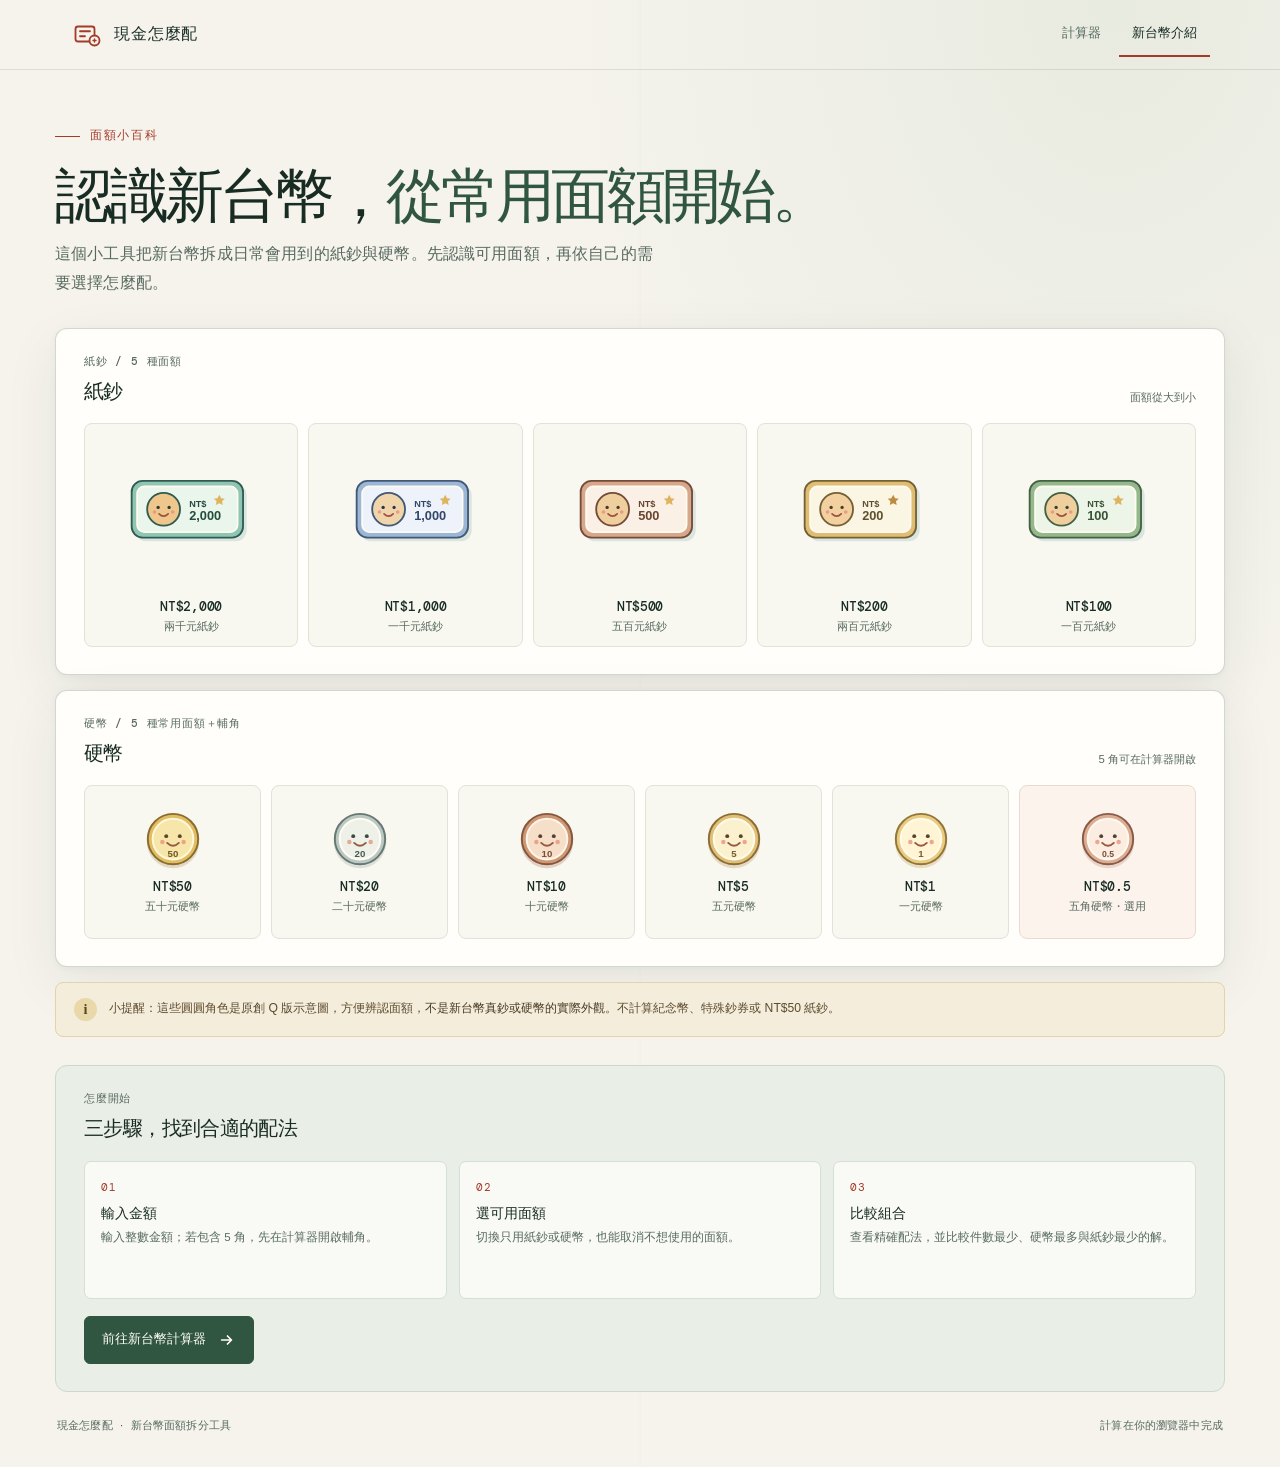
==== about.html @ b89ac7ea "Build NTD cash breakdown calculator and intro page" ====
<!doctype html>
<html lang="zh-Hant-TW">
  <head>
    <meta charset="utf-8" />
    <meta name="viewport" content="width=device-width, initial-scale=1" />
    <meta name="theme-color" content="#f5f3ec" />
    <meta name="description" content="認識這個新台幣拆鈔計算器支援的紙鈔與硬幣面額。" />
    <title>認識新台幣｜現金怎麼配</title>
    <link rel="stylesheet" href="./styles.css" />
  </head>
  <body>
    <a class="skip-link" href="#main">跳至內容</a>
    <header class="topbar">
      <a class="brand" href="./index.html" aria-label="現金怎麼配，前往計算器">
        <span class="brand-mark" aria-hidden="true">
          <svg viewBox="0 0 32 32" fill="none">
            <rect x="4.5" y="7.5" width="19" height="15" rx="2.5" stroke="currentColor" stroke-width="1.8" />
            <path d="M9 12.25h10M9 17.25h5" stroke="currentColor" stroke-width="1.8" stroke-linecap="round" />
            <circle cx="23.5" cy="21.5" r="5" fill="#f5f3ec" stroke="currentColor" stroke-width="1.8" />
            <path d="M22 21.5h3M23.5 20v3" stroke="currentColor" stroke-width="1.4" stroke-linecap="round" />
          </svg>
        </span>
        <span class="brand-name">現金怎麼配</span>
      </a>
      <nav class="top-nav" aria-label="主要導覽">
        <a class="top-nav-link" href="./index.html">計算器</a>
        <a class="top-nav-link is-current" href="./about.html" aria-current="page">新台幣介紹</a>
      </nav>
    </header>

    <main id="main" class="page-shell about-page">
      <section class="intro about-intro" aria-labelledby="about-title">
        <p class="eyebrow"><span class="eyebrow-line"></span>面額小百科</p>
        <h1 id="about-title">認識新台幣，<br class="mobile-break" /><span>從常用面額開始。</span></h1>
        <p class="intro-copy">這個小工具把新台幣拆成日常會用到的紙鈔與硬幣。先認識可用面額，再依自己的需要選擇怎麼配。</p>
      </section>

      <section class="about-section" aria-labelledby="notes-title">
        <div class="about-section-heading">
          <div><p class="section-kicker">紙鈔 / 5 種面額</p><h2 id="notes-title">紙鈔</h2></div>
          <span class="section-caption">面額從大到小</span>
        </div>
        <div class="money-card-grid note-card-grid">
          <article class="money-card note-card"><svg class="about-money-icon note-icon" aria-hidden="true"><use href="./assets/cash-icons.svg#note-2000"></use></svg><h3>NT$2,000</h3><p>兩千元紙鈔</p></article>
          <article class="money-card note-card"><svg class="about-money-icon note-icon" aria-hidden="true"><use href="./assets/cash-icons.svg#note-1000"></use></svg><h3>NT$1,000</h3><p>一千元紙鈔</p></article>
          <article class="money-card note-card"><svg class="about-money-icon note-icon" aria-hidden="true"><use href="./assets/cash-icons.svg#note-500"></use></svg><h3>NT$500</h3><p>五百元紙鈔</p></article>
          <article class="money-card note-card"><svg class="about-money-icon note-icon" aria-hidden="true"><use href="./assets/cash-icons.svg#note-200"></use></svg><h3>NT$200</h3><p>兩百元紙鈔</p></article>
          <article class="money-card note-card"><svg class="about-money-icon note-icon" aria-hidden="true"><use href="./assets/cash-icons.svg#note-100"></use></svg><h3>NT$100</h3><p>一百元紙鈔</p></article>
        </div>
      </section>

      <section class="about-section coin-section" aria-labelledby="coins-title">
        <div class="about-section-heading">
          <div><p class="section-kicker">硬幣 / 5 種常用面額＋輔角</p><h2 id="coins-title">硬幣</h2></div>
          <span class="section-caption">5 角可在計算器開啟</span>
        </div>
        <div class="money-card-grid coin-card-grid">
          <article class="money-card coin-card"><svg class="about-money-icon coin-icon" aria-hidden="true"><use href="./assets/cash-icons.svg#coin-50"></use></svg><h3>NT$50</h3><p>五十元硬幣</p></article>
          <article class="money-card coin-card"><svg class="about-money-icon coin-icon" aria-hidden="true"><use href="./assets/cash-icons.svg#coin-20"></use></svg><h3>NT$20</h3><p>二十元硬幣</p></article>
          <article class="money-card coin-card"><svg class="about-money-icon coin-icon" aria-hidden="true"><use href="./assets/cash-icons.svg#coin-10"></use></svg><h3>NT$10</h3><p>十元硬幣</p></article>
          <article class="money-card coin-card"><svg class="about-money-icon coin-icon" aria-hidden="true"><use href="./assets/cash-icons.svg#coin-5"></use></svg><h3>NT$5</h3><p>五元硬幣</p></article>
          <article class="money-card coin-card"><svg class="about-money-icon coin-icon" aria-hidden="true"><use href="./assets/cash-icons.svg#coin-1"></use></svg><h3>NT$1</h3><p>一元硬幣</p></article>
          <article class="money-card coin-card half-card"><svg class="about-money-icon coin-icon" aria-hidden="true"><use href="./assets/cash-icons.svg#coin-half"></use></svg><h3>NT$0.5</h3><p>五角硬幣・選用</p></article>
        </div>
      </section>

      <aside class="illustration-note">
        <span class="note-mark" aria-hidden="true">i</span>
        <p>小提醒：這些圓圓角色是原創 Q 版示意圖，方便辨認面額，<strong>不是新台幣真鈔或硬幣的實際外觀</strong>。不計算紀念幣、特殊鈔券或 NT$50 紙鈔。</p>
      </aside>

      <section class="guide-section" aria-labelledby="guide-title">
        <div class="about-section-heading">
          <div><p class="section-kicker">怎麼開始</p><h2 id="guide-title">三步驟，找到合適的配法</h2></div>
        </div>
        <ol class="guide-steps">
          <li><span class="step-number">01</span><h3>輸入金額</h3><p>輸入整數金額；若包含 5 角，先在計算器開啟輔角。</p></li>
          <li><span class="step-number">02</span><h3>選可用面額</h3><p>切換只用紙鈔或硬幣，也能取消不想使用的面額。</p></li>
          <li><span class="step-number">03</span><h3>比較組合</h3><p>查看精確配法，並比較件數最少、硬幣最多與紙鈔最少的解。</p></li>
        </ol>
        <a class="about-cta" href="./index.html"><span>前往新台幣計算器</span><svg viewBox="0 0 20 20" aria-hidden="true"><path d="M4 10h11M10.5 5.5 15 10l-4.5 4.5" fill="none" stroke="currentColor" stroke-width="1.8" stroke-linecap="round" stroke-linejoin="round" /></svg></a>
      </section>

      <footer class="page-footer">
        <span>現金怎麼配 <span aria-hidden="true">·</span> 新台幣面額拆分工具</span>
        <span>計算在你的瀏覽器中完成</span>
      </footer>
    </main>
  </body>
</html>
---- styles.css ----
@import url('https://fonts.googleapis.com/css2?family=DM+Mono:wght@400;500&family=IBM+Plex+Sans+TC:wght@400;500;600;700&display=swap');

:root {
  color-scheme: light;
  --paper: #f5f3ec;
  --paper-deep: #eeece3;
  --surface: #fffefa;
  --ink: #182c24;
  --ink-soft: #3c5146;
  --muted: #586a60;
  --line: #d5d9cd;
  --line-strong: #aab6a8;
  --green: #305541;
  --green-soft: #e8eee7;
  --red: #a43a28;
  --red-soft: #f7e9e4;
  --gold: #906823;
  --gold-soft: #f4eddb;
  --shadow: 0 18px 55px rgb(31 48 37 / 7%), 0 2px 8px rgb(31 48 37 / 4%);
  --body-font: 'IBM Plex Sans TC', 'Noto Sans TC', 'Microsoft JhengHei', sans-serif;
  --mono-font: 'DM Mono', ui-monospace, SFMono-Regular, Consolas, monospace;
  font-family: var(--body-font);
  font-size: 16px;
  color: var(--ink);
  background: var(--paper);
  font-synthesis: none;
  text-rendering: optimizeLegibility;
}

* { box-sizing: border-box; }

body {
  margin: 0;
  min-width: 320px;
  min-height: 100vh;
  background:
    radial-gradient(ellipse at 87% 0%, rgb(223 229 216 / 58%), transparent 35rem),
    linear-gradient(90deg, transparent 0, transparent calc(50% - 1px), rgb(57 80 63 / 2%) 50%, transparent calc(50% + 1px)),
    var(--paper);
}

button, input { font: inherit; }
button { color: inherit; }
button, label, summary { -webkit-tap-highlight-color: transparent; }
button, summary, input[type="checkbox"], input[type="radio"] { cursor: pointer; }
[hidden] { display: none !important; }

.skip-link {
  position: fixed;
  z-index: 20;
  top: 12px;
  left: 12px;
  padding: 12px 16px;
  transform: translateY(-160%);
  color: #fffefa;
  background: var(--ink);
  border-radius: 8px;
}
.skip-link:focus { transform: translateY(0); }

.topbar {
  height: 70px;
  padding: 0 clamp(20px, 5.5vw, 88px);
  display: flex;
  align-items: center;
  justify-content: space-between;
  border-bottom: 1px solid rgb(93 113 97 / 17%);
}
.brand { display: inline-flex; align-items: center; gap: 10px; color: var(--ink); text-decoration: none; }
.brand-mark { width: 34px; height: 34px; display: grid; place-items: center; color: var(--red); }
.brand-mark svg { width: 32px; height: 32px; }
.brand-name { font-size: .98rem; font-weight: 700; letter-spacing: .045em; }
.top-nav { display: flex; align-items: center; gap: 5px; }
.top-nav-link { min-height: 44px; display: inline-flex; align-items: center; padding: 0 13px; color: var(--muted); border-bottom: 2px solid transparent; text-decoration: none; font-size: .81rem; font-weight: 500; transition: color .18s ease, border-color .18s ease; }
.top-nav-link:hover { color: var(--red); }
.top-nav-link.is-current { color: var(--ink); border-bottom-color: var(--red); font-weight: 700; }
.top-nav-link:focus-visible { outline: 3px solid #9a552a; outline-offset: 1px; }
.status-dot { width: 8px; height: 8px; border-radius: 50%; background: #588065; display: inline-block; box-shadow: 0 0 0 3px rgb(88 128 101 / 13%); }

.page-shell { width: min(1170px, calc(100% - 48px)); margin: 0 auto; }
.intro { padding: 58px 0 33px; }
.eyebrow, .section-kicker {
  display: flex;
  align-items: center;
  gap: 10px;
  margin: 0;
  color: var(--red);
  font-size: .74rem;
  font-weight: 600;
  letter-spacing: .14em;
  text-transform: uppercase;
}
.eyebrow-line { width: 25px; height: 1px; background: currentColor; }
h1, h2, h3, p { margin-top: 0; }
.intro h1 { margin: 17px 0 10px; font-size: clamp(2.2rem, 5.2vw, 3.7rem); line-height: 1.17; letter-spacing: -.065em; font-weight: 600; }
.intro h1 span { color: var(--green); }
.mobile-break { display: none; }
.intro-copy { max-width: 600px; margin: 0; color: var(--muted); font-size: 1rem; line-height: 1.8; letter-spacing: .01em; }

.calculator-layout { display: grid; grid-template-columns: minmax(330px, .88fr) minmax(0, 1.32fr); gap: 20px; align-items: stretch; }
.input-panel, .results-panel { background: var(--surface); border: 1px solid rgb(160 173 155 / 48%); border-radius: 14px; box-shadow: var(--shadow); }
.input-panel { padding: 27px 29px 23px; }
.results-panel { min-height: 680px; padding: 27px 30px 28px; }
.panel-heading, .results-topline { display: flex; align-items: flex-start; justify-content: space-between; gap: 16px; }
.panel-heading { margin-bottom: 29px; }
.panel-heading .section-kicker, .results-topline .section-kicker { color: var(--muted); font-family: var(--mono-font); font-size: .66rem; letter-spacing: .08em; }
.panel-heading h2, .results-topline h2 { margin: 8px 0 0; font-size: 1.32rem; line-height: 1.35; font-weight: 600; letter-spacing: -.03em; }
.panel-index { display: inline-grid; place-items: center; min-width: 44px; height: 38px; padding: 0 8px; color: var(--green); background: var(--green-soft); border: 1px solid #cedbce; border-radius: 6px; font-family: var(--mono-font); font-size: .77rem; }

.amount-label, fieldset legend { display: block; margin-bottom: 10px; color: var(--ink-soft); font-size: .84rem; font-weight: 600; }
.amount-field { display: flex; align-items: center; min-height: 67px; padding: 0 15px; background: #fcfbf6; border: 1px solid #aab8ab; border-radius: 8px; transition: border-color .18s ease, box-shadow .18s ease, background-color .18s ease; }
.amount-field:focus-within { background: #fffefa; border-color: var(--green); box-shadow: 0 0 0 3px rgb(48 85 65 / 13%); }
.currency-prefix { margin-right: 11px; color: var(--muted); font-family: var(--mono-font); font-size: .88rem; }
.amount-field input { min-width: 0; width: 100%; padding: 10px 0; border: 0; outline: 0; color: var(--ink); background: transparent; font-family: var(--mono-font); font-size: clamp(1.55rem, 3vw, 2.05rem); font-weight: 500; letter-spacing: -.055em; font-variant-numeric: tabular-nums; }
.amount-field input::placeholder { color: #88958a; opacity: 1; }
.amount-suffix { margin-left: 8px; color: var(--muted); font-size: .87rem; }
.field-help, .field-error { margin: 8px 0 0; font-size: .75rem; line-height: 1.55; }
.field-help { color: var(--muted); }
.field-error { color: #922f23; font-weight: 600; }

.mode-fieldset { min-width: 0; margin: 25px 0 21px; padding: 0; border: 0; }
.mode-fieldset legend { padding: 0; }
.mode-options { display: grid; grid-template-columns: 1.15fr 1fr 1fr; gap: 7px; }
.mode-option { position: relative; min-height: 43px; display: grid; place-items: center; padding: 7px 6px; color: var(--ink-soft); background: #fffefa; border: 1px solid var(--line); border-radius: 7px; text-align: center; font-size: .76rem; font-weight: 500; line-height: 1.2; transition: background-color .18s ease, border-color .18s ease, color .18s ease; }
.mode-option input { position: absolute; width: 1px; height: 1px; opacity: 0; }
.mode-option:has(input:checked) { color: var(--green); background: var(--green-soft); border-color: #6a8d72; font-weight: 700; }
.mode-option:has(input:focus-visible) { outline: 3px solid #9a552a; outline-offset: 3px; }

.half-toggle-row { min-height: 64px; display: flex; align-items: center; justify-content: space-between; gap: 14px; padding: 10px 0; border-top: 1px solid #e2e4dc; border-bottom: 1px solid #e2e4dc; }
.half-coin-icon { width: 40px; height: 40px; flex: 0 0 40px; }
.half-copy { display: grid; gap: 3px; }
.toggle-title { color: var(--ink-soft); font-size: .85rem; font-weight: 600; }
.toggle-description { color: var(--muted); font-size: .72rem; }
.switch { position: relative; min-width: 48px; min-height: 44px; display: inline-flex; align-items: center; justify-content: center; }
.switch input { position: absolute; inset: 0; width: 100%; height: 100%; margin: 0; opacity: 0; }
.switch-track { width: 44px; height: 25px; display: flex; align-items: center; padding: 3px; background: #d3d9d0; border: 1px solid #87968a; border-radius: 999px; transition: background .18s ease; }
.switch-track span { width: 17px; height: 17px; background: #fffefa; border-radius: 50%; box-shadow: 0 1px 3px rgb(19 38 27 / 23%); transition: transform .18s ease; }
.switch input:checked + .switch-track { background: var(--green); border-color: var(--green); }
.switch input:checked + .switch-track span { transform: translateX(18px); }
.switch input:focus-visible + .switch-track { outline: 3px solid #9a552a; outline-offset: 3px; }

.denomination-settings { margin-top: 3px; border-bottom: 1px solid #e2e4dc; }
.denomination-settings summary { position: relative; min-height: 55px; display: flex; align-items: center; gap: 8px; padding: 7px 26px 7px 0; list-style: none; }
.denomination-settings summary::-webkit-details-marker { display: none; }
.summary-title { color: var(--ink-soft); font-size: .83rem; font-weight: 600; }
.summary-note { margin-left: auto; color: var(--muted); font-size: .7rem; white-space: nowrap; }
.chevron { position: absolute; right: 0; width: 18px; height: 18px; color: var(--muted); transition: transform .18s ease; }
.denomination-settings[open] .chevron { transform: rotate(180deg); }
.denomination-settings summary:focus-visible { outline: 3px solid #9a552a; outline-offset: 3px; border-radius: 4px; }
.denomination-content { display: grid; gap: 18px; padding: 3px 0 16px; }
.group-heading { display: flex; align-items: center; justify-content: space-between; gap: 10px; margin-bottom: 9px; }
.group-heading h3 { margin: 0; color: var(--ink); font-size: .75rem; font-weight: 600; }
.group-actions { display: flex; align-items: center; gap: 9px; }
.group-actions button { min-height: 32px; padding: 3px 2px; color: #465f4d; background: transparent; border: 0; font-size: .68rem; text-decoration: underline; text-underline-offset: 3px; }
.group-actions button:hover { color: #7d2d20; }
.denomination-grid { display: grid; grid-template-columns: repeat(3, minmax(0, 1fr)); gap: 7px; }
.denomination-chip { position: relative; min-height: 67px; display: flex; flex-direction: column; align-items: center; justify-content: center; gap: 1px; padding: 10px 4px 5px; background: #fbfaf5; border: 1px solid var(--line); border-radius: 6px; color: var(--ink-soft); font-family: var(--mono-font); font-size: .69rem; transition: border-color .18s ease, background .18s ease; }
.denomination-chip:has(input:checked) { color: var(--green); background: #f0f4ee; border-color: #9caf9e; }
.denomination-chip input { position: absolute; top: 5px; left: 5px; appearance: none; width: 13px; height: 13px; flex: 0 0 13px; margin: 0; background: #fffefa; border: 1px solid #748477; border-radius: 3px; }
.denomination-chip input:checked { background: var(--green); border-color: var(--green); }
.denomination-chip input:checked::after { display: block; width: 6px; height: 3px; margin: 3px 0 0 2px; content: ''; transform: rotate(-45deg); border: solid white; border-width: 0 0 1.6px 1.6px; }
.denomination-chip input:focus-visible { outline: 3px solid #9a552a; outline-offset: 3px; }
.money-icon { display: block; width: 42px; height: 24px; overflow: visible; }
.money-icon.coin-icon { width: 28px; height: 28px; }
.filter-hint { margin: -2px 0 0; color: var(--muted); font-size: .68rem; line-height: 1.5; }

.calculate-button { width: 100%; min-height: 51px; display: flex; align-items: center; justify-content: center; gap: 12px; margin-top: 20px; padding: 10px 18px; color: #fffefa; background: var(--green); border: 1px solid var(--green); border-radius: 7px; font-size: .89rem; font-weight: 600; letter-spacing: .03em; transition: background .18s ease, transform .18s ease, box-shadow .18s ease; }
.calculate-button svg { width: 19px; height: 19px; }
.calculate-button:hover { background: #213e2e; box-shadow: 0 5px 14px rgb(30 57 40 / 18%); }
.calculate-button:active { transform: translateY(1px); }
.calculate-button:focus-visible, .group-actions button:focus-visible { outline: 3px solid #9a552a; outline-offset: 3px; }
.privacy-note { display: flex; align-items: center; justify-content: center; gap: 6px; margin: 13px 0 0; color: var(--muted); font-size: .68rem; }
.privacy-note svg { width: 15px; height: 15px; flex: 0 0 15px; }

.results-topline { align-items: flex-start; padding-bottom: 20px; border-bottom: 1px solid #e1e4db; }
.result-status { display: inline-flex; align-items: center; gap: 8px; margin-top: 6px; color: var(--muted); font-size: .72rem; white-space: nowrap; }
.result-status .status-dot { width: 7px; height: 7px; background: #aab5a8; box-shadow: none; }
.result-status.is-ready .status-dot { background: #588065; box-shadow: 0 0 0 3px rgb(88 128 101 / 13%); }

.empty-state { display: flex; flex-direction: column; align-items: flex-start; padding: 48px 16px 35px; }
.empty-illustration { align-self: center; width: min(200px, 72%); margin: 1px auto 24px; }
.empty-illustration svg { display: block; width: 100%; height: auto; }
.empty-state h3 { margin: 0 0 8px; font-size: 1.07rem; font-weight: 600; letter-spacing: -.025em; }
.empty-state > p { max-width: 440px; margin: 0; color: var(--muted); font-size: .84rem; line-height: 1.75; }
.example-prompt { display: inline-flex; flex-wrap: wrap; align-items: center; gap: 8px; margin-top: 22px; padding: 10px 12px; color: var(--ink-soft); background: #f6f5ee; border: 1px solid #e2e4da; border-radius: 6px; font-size: .73rem; }
.example-mark { color: var(--red); font-size: .68rem; font-weight: 700; }
.example-prompt span:nth-child(2) { font-family: var(--mono-font); font-weight: 500; }
.example-prompt span:last-child { color: var(--muted); }

.result-content { animation: reveal .2s ease-out; }
@keyframes reveal { from { opacity: .72; transform: translateY(4px); } to { opacity: 1; transform: translateY(0); } }
.amount-result { display: grid; grid-template-columns: 1fr auto; align-items: end; gap: 5px 14px; padding: 22px 0 19px; border-bottom: 1px solid #e1e4db; }
.result-label { color: var(--muted); font-size: .76rem; }
.amount-result strong { grid-column: 1; color: var(--ink); font-family: var(--mono-font); font-size: clamp(1.8rem, 4.2vw, 2.45rem); font-weight: 500; letter-spacing: -.07em; line-height: 1.15; font-variant-numeric: tabular-nums; }
.combination-count { grid-column: 2; grid-row: 1 / span 2; align-self: center; padding: 8px 10px; color: #8a301f; background: var(--red-soft); border: 1px solid #ecc9bd; border-radius: 5px; font-size: .74rem; font-weight: 600; white-space: nowrap; }

.extremes { display: grid; grid-template-columns: repeat(3, minmax(0, 1fr)); gap: 8px; padding: 16px 0 22px; border-bottom: 1px solid #e1e4db; }
.extreme-card { min-width: 0; padding: 12px 11px 11px; background: #f9f8f2; border: 1px solid #e0e3d8; border-radius: 7px; }
.extreme-card.primary { background: #eef3ed; border-color: #c8d6c7; }
.extreme-label { display: flex; min-height: 28px; align-items: flex-start; gap: 6px; color: var(--muted); font-size: .67rem; line-height: 1.35; }
.extreme-label .label-mark { width: 16px; height: 16px; flex: 0 0 16px; display: grid; place-items: center; color: var(--green); background: #dae6d9; border-radius: 50%; font-size: .58rem; font-weight: 700; }
.extreme-total { margin: 7px 0 4px; color: var(--ink); font-family: var(--mono-font); font-size: 1.25rem; letter-spacing: -.06em; }
.extreme-total small { margin-left: 3px; color: var(--muted); font-family: var(--body-font); font-size: .67rem; letter-spacing: 0; }
.extreme-detail { margin: 0; color: var(--muted); font-size: .65rem; line-height: 1.5; overflow-wrap: anywhere; }

.list-heading { display: flex; align-items: flex-end; justify-content: space-between; gap: 16px; padding: 19px 0 11px; }
.list-heading h3 { margin: 0 0 4px; font-size: .91rem; font-weight: 600; }
.list-heading p { margin: 0; color: var(--muted); font-size: .68rem; }
.list-count { color: var(--muted); font-family: var(--mono-font); font-size: .7rem; white-space: nowrap; }
.combination-list { display: grid; gap: 7px; }
.combination-row { display: grid; grid-template-columns: 32px minmax(0, 1fr) auto; gap: 10px; align-items: start; padding: 11px 12px 10px 9px; background: #fffefa; border: 1px solid #e2e5dc; border-radius: 7px; }
.combination-row.best { background: #f3f6f0; border-color: #c8d6c7; }
.row-number { width: 25px; height: 25px; display: grid; place-items: center; margin-top: 1px; color: var(--muted); background: #f1f1e9; border-radius: 4px; font-family: var(--mono-font); font-size: .64rem; }
.row-body { min-width: 0; }
.row-summary { display: flex; flex-wrap: wrap; align-items: center; gap: 5px 10px; margin-bottom: 6px; }
.piece-total { color: var(--ink); font-size: .76rem; font-weight: 600; }
.piece-split { color: var(--muted); font-size: .65rem; }
.row-breakdown { display: flex; flex-wrap: wrap; gap: 5px; }
.denom-token { display: inline-flex; align-items: center; gap: 4px; min-height: 25px; padding: 3px 6px; color: #405849; background: #eef2eb; border: 1px solid #d7e0d5; border-radius: 4px; font-size: .61rem; line-height: 1.25; }
.denom-token.note { color: #8b3e28; background: #f8eee6; border-color: #ecd9c8; }
.denom-token strong { font-family: var(--mono-font); font-size: .63rem; font-weight: 500; }
.denom-token .money-icon { width: 20px; height: 12px; flex: 0 0 20px; }
.denom-token .money-icon.coin-icon { width: 16px; height: 16px; flex-basis: 16px; }
.row-value { align-self: center; color: var(--ink-soft); font-family: var(--mono-font); font-size: .73rem; white-space: nowrap; }
.truncation-note { margin: 11px 0 0; padding: 10px 12px; color: #5b4a2c; background: var(--gold-soft); border: 1px solid #e3d3aa; border-radius: 6px; font-size: .71rem; line-height: 1.55; }
.load-more-button { width: 100%; min-height: 44px; margin-top: 9px; color: var(--green); background: #f7f8f3; border: 1px solid #b8c7b7; border-radius: 6px; font-size: .76rem; font-weight: 600; transition: background .18s ease, border-color .18s ease; }
.load-more-button:hover { background: var(--green-soft); border-color: #7e9981; }
.load-more-button:focus-visible { outline: 3px solid #9a552a; outline-offset: 3px; }

.no-solution { padding: 71px 20px 30px; text-align: center; }
.no-solution-icon { width: 38px; height: 38px; display: grid; place-items: center; margin: 0 auto 14px; color: #8a301f; background: var(--red-soft); border: 1px solid #e9c7bc; border-radius: 50%; font-family: var(--mono-font); font-size: 1.1rem; }
.no-solution h3 { margin: 0 0 7px; font-size: 1rem; font-weight: 600; }
.no-solution p { max-width: 350px; margin: 0 auto; color: var(--muted); font-size: .81rem; line-height: 1.7; }

.about-intro { padding-bottom: 30px; }
.about-section { padding: 25px 28px 27px; background: var(--surface); border: 1px solid rgb(160 173 155 / 48%); border-radius: 12px; box-shadow: var(--shadow); }
.about-section + .about-section { margin-top: 15px; }
.about-section-heading { display: flex; align-items: flex-end; justify-content: space-between; gap: 16px; margin-bottom: 18px; }
.about-section-heading .section-kicker { color: var(--muted); font-family: var(--mono-font); font-size: .67rem; letter-spacing: .075em; }
.about-section-heading h2 { margin: 8px 0 0; font-size: 1.28rem; line-height: 1.35; font-weight: 600; letter-spacing: -.03em; }
.section-caption { color: var(--muted); font-size: .71rem; }
.money-card-grid { display: grid; gap: 10px; }
.note-card-grid { grid-template-columns: repeat(5, minmax(0, 1fr)); }
.coin-card-grid { grid-template-columns: repeat(6, minmax(0, 1fr)); }
.money-card { min-width: 0; min-height: 154px; display: flex; flex-direction: column; align-items: center; justify-content: center; padding: 13px 8px 12px; background: #f8f7f0; border: 1px solid #e0e3d8; border-radius: 8px; text-align: center; }
.money-card.half-card { background: #fcf3ed; border-color: #ecd9ce; }
.about-money-icon { flex: 0 0 auto; }
.about-money-icon.note-icon { width: min(100%, 126px); height: auto; margin: 0 0 10px; }
.about-money-icon.coin-icon { width: 62px; height: 62px; margin: 0 0 5px; }
.money-card h3 { margin: 1px 0 3px; color: var(--ink); font-family: var(--mono-font); font-size: .84rem; font-weight: 500; letter-spacing: -.02em; }
.money-card p { margin: 0; color: var(--muted); font-size: .7rem; line-height: 1.5; }
.illustration-note { display: flex; align-items: flex-start; gap: 12px; margin: 15px 0 0; padding: 15px 18px; color: #5d4b2d; background: var(--gold-soft); border: 1px solid #e3d3aa; border-radius: 8px; }
.illustration-note p { margin: 0; font-size: .76rem; line-height: 1.75; }
.illustration-note strong { color: #4a3a21; }
.note-mark { width: 23px; height: 23px; flex: 0 0 23px; display: grid; place-items: center; color: #594720; background: #e9d8aa; border-radius: 50%; font-family: Georgia, serif; font-size: .9rem; font-weight: 700; }
.guide-section { margin-top: 28px; padding: 25px 28px 27px; background: #e9eee6; border: 1px solid #cbd8ca; border-radius: 12px; }
.guide-section .about-section-heading { margin-bottom: 19px; }
.guide-steps { display: grid; grid-template-columns: repeat(3, minmax(0, 1fr)); gap: 12px; margin: 0; padding: 0; list-style: none; counter-reset: none; }
.guide-steps li { min-height: 138px; padding: 15px 16px; background: #f9faf5; border: 1px solid #d5dfd3; border-radius: 7px; }
.step-number { display: inline-block; margin-bottom: 11px; color: var(--red); font-family: var(--mono-font); font-size: .67rem; letter-spacing: .08em; }
.guide-steps h3 { margin: 0 0 5px; font-size: .85rem; font-weight: 600; }
.guide-steps p { margin: 0; color: var(--muted); font-size: .72rem; line-height: 1.7; }
.about-cta { min-height: 48px; display: inline-flex; align-items: center; justify-content: center; gap: 12px; margin-top: 17px; padding: 8px 17px; color: #fffefa; background: var(--green); border: 1px solid var(--green); border-radius: 6px; text-decoration: none; font-size: .79rem; font-weight: 600; transition: background .18s ease, box-shadow .18s ease; }
.about-cta:hover { background: #213e2e; box-shadow: 0 5px 14px rgb(30 57 40 / 18%); }
.about-cta svg { width: 18px; height: 18px; }
.about-cta:focus-visible { outline: 3px solid #9a552a; outline-offset: 3px; }

.page-footer { display: flex; align-items: center; justify-content: space-between; gap: 16px; padding: 26px 2px 34px; color: var(--muted); font-size: .69rem; letter-spacing: .015em; }
.page-footer span:first-child { font-weight: 500; }
.page-footer span:first-child span { padding: 0 4px; color: var(--red); }

:focus-visible { outline: 3px solid #9a552a; outline-offset: 3px; }
@media (max-width: 900px) {
  .calculator-layout { grid-template-columns: minmax(290px, .9fr) minmax(0, 1.1fr); gap: 14px; }
  .input-panel { padding: 24px 21px 20px; }
  .results-panel { padding: 24px 22px; }
  .extremes { grid-template-columns: 1fr; }
  .extreme-card { display: grid; grid-template-columns: minmax(115px, .8fr) minmax(70px, .55fr) minmax(0, 1.6fr); align-items: center; gap: 10px; }
  .extreme-label { min-height: 0; }
  .extreme-total { margin: 0; }
  .extreme-detail { text-align: right; }
  .note-card-grid { grid-template-columns: repeat(3, minmax(0, 1fr)); }
  .coin-card-grid { grid-template-columns: repeat(3, minmax(0, 1fr)); }
}
@media (max-width: 720px) {
  .topbar { height: 61px; padding: 0 20px; }
  .page-shell { width: min(100% - 32px, 540px); }
  .intro { padding: 39px 0 24px; }
  .intro h1 { margin-top: 13px; font-size: clamp(2.05rem, 10vw, 3.1rem); }
  .mobile-break { display: initial; }
  .intro-copy { max-width: 480px; font-size: .91rem; }
  .calculator-layout { grid-template-columns: 1fr; gap: 13px; }
  .input-panel { padding: 22px 21px 20px; }
  .panel-heading { margin-bottom: 23px; }
  .results-panel { min-height: 520px; padding: 22px 21px 24px; }
  .empty-state { padding: 31px 4px 28px; }
  .empty-illustration { width: 164px; margin-bottom: 19px; }
  .empty-state h3 { font-size: 1rem; }
  .empty-state > p { font-size: .81rem; }
  .amount-result { padding: 18px 0 16px; }
  .combination-count { font-size: .67rem; }
  .extremes { grid-template-columns: 1fr; gap: 7px; padding: 13px 0 18px; }
  .extreme-card { grid-template-columns: minmax(110px, .75fr) minmax(73px, .55fr) minmax(0, 1.4fr); padding: 10px; }
  .extreme-detail { font-size: .64rem; }
  .combination-row { grid-template-columns: 27px minmax(0, 1fr); gap: 7px; padding: 10px 9px; }
  .row-value { grid-column: 2; grid-row: 2; justify-self: start; margin-top: 5px; font-size: .67rem; }
  .row-summary { margin-bottom: 5px; }
  .page-footer { align-items: flex-start; flex-direction: column; gap: 6px; padding: 22px 2px 29px; }
  .about-intro { padding-bottom: 20px; }
  .about-section { padding: 20px 17px 19px; }
  .about-section-heading { align-items: flex-start; flex-direction: column; gap: 5px; margin-bottom: 14px; }
  .about-section-heading h2 { font-size: 1.17rem; }
  .section-caption { font-size: .68rem; }
  .money-card-grid { gap: 8px; }
  .money-card { min-height: 143px; padding: 10px 5px; }
  .about-money-icon.note-icon { width: min(100%, 115px); }
  .about-money-icon.coin-icon { width: 54px; height: 54px; }
  .money-card h3 { font-size: .76rem; }
  .money-card p { font-size: .65rem; }
  .illustration-note { padding: 13px 13px; }
  .guide-section { margin-top: 18px; padding: 20px 17px 19px; }
  .guide-steps { grid-template-columns: 1fr; gap: 8px; }
  .guide-steps li { min-height: 0; padding: 12px 13px; }
  .step-number { margin-bottom: 7px; }
  .about-cta { width: 100%; }
}
@media (max-width: 390px) {
  .topbar { padding: 0 16px; }
  .top-nav { gap: 0; }
  .top-nav-link { padding: 0 8px; font-size: .74rem; }
  .page-shell { width: calc(100% - 24px); }
  .input-panel, .results-panel { padding-right: 16px; padding-left: 16px; }
  .mode-options { gap: 5px; }
  .mode-option { font-size: .68rem; }
  .extreme-card { grid-template-columns: minmax(98px, .82fr) minmax(64px, .48fr) minmax(0, 1.25fr); gap: 6px; padding: 9px 7px; }
  .extreme-label { font-size: .62rem; }
  .extreme-total { font-size: 1.05rem; }
  .extreme-detail { font-size: .6rem; }
  .combination-count { padding: 7px 7px; font-size: .62rem; }
  .denomination-grid { grid-template-columns: repeat(3, minmax(0, 1fr)); }
  .note-card-grid { grid-template-columns: repeat(2, minmax(0, 1fr)); }
  .coin-card-grid { grid-template-columns: repeat(2, minmax(0, 1fr)); }
}
@media (prefers-reduced-motion: reduce) {
  *, *::before, *::after { scroll-behavior: auto !important; animation-duration: .01ms !important; animation-iteration-count: 1 !important; transition-duration: .01ms !important; }
}
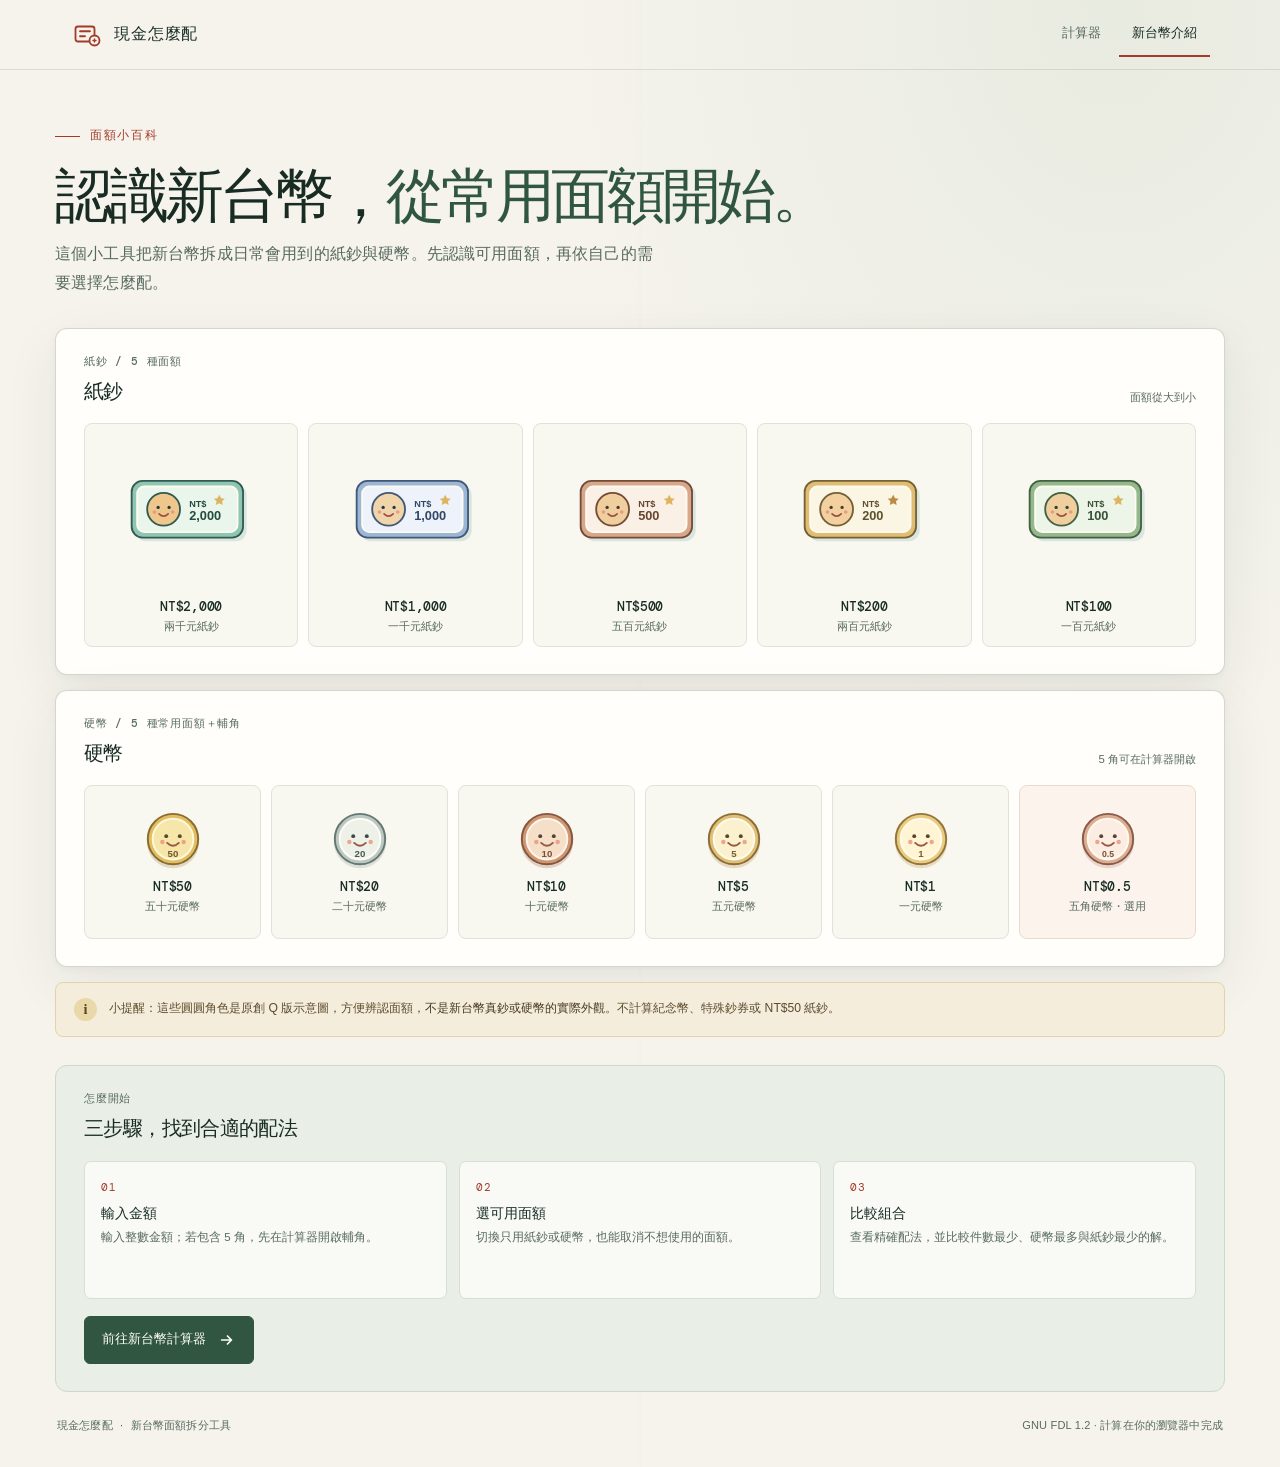
==== commit 14a81838: "Apply GNU FDL 1.2 and add license links" ====
--- a/about.html
+++ b/about.html
@@ -83,7 +83,7 @@
 
       <footer class="page-footer">
         <span>現金怎麼配 <span aria-hidden="true">·</span> 新台幣面額拆分工具</span>
-        <span>計算在你的瀏覽器中完成</span>
+        <span><a class="license-link" href="./LICENSE">GNU FDL 1.2</a><span aria-hidden="true"> · </span>計算在你的瀏覽器中完成</span>
       </footer>
     </main>
   </body>
--- a/styles.css
+++ b/styles.css
@@ -268,6 +268,8 @@
 .page-footer { display: flex; align-items: center; justify-content: space-between; gap: 16px; padding: 26px 2px 34px; color: var(--muted); font-size: .69rem; letter-spacing: .015em; }
 .page-footer span:first-child { font-weight: 500; }
 .page-footer span:first-child span { padding: 0 4px; color: var(--red); }
+.license-link { color: var(--muted); text-decoration: none; }
+.license-link:hover, .license-link:focus-visible { color: var(--red); text-decoration: underline; text-underline-offset: 3px; }
 
 :focus-visible { outline: 3px solid #9a552a; outline-offset: 3px; }
 @media (max-width: 900px) {
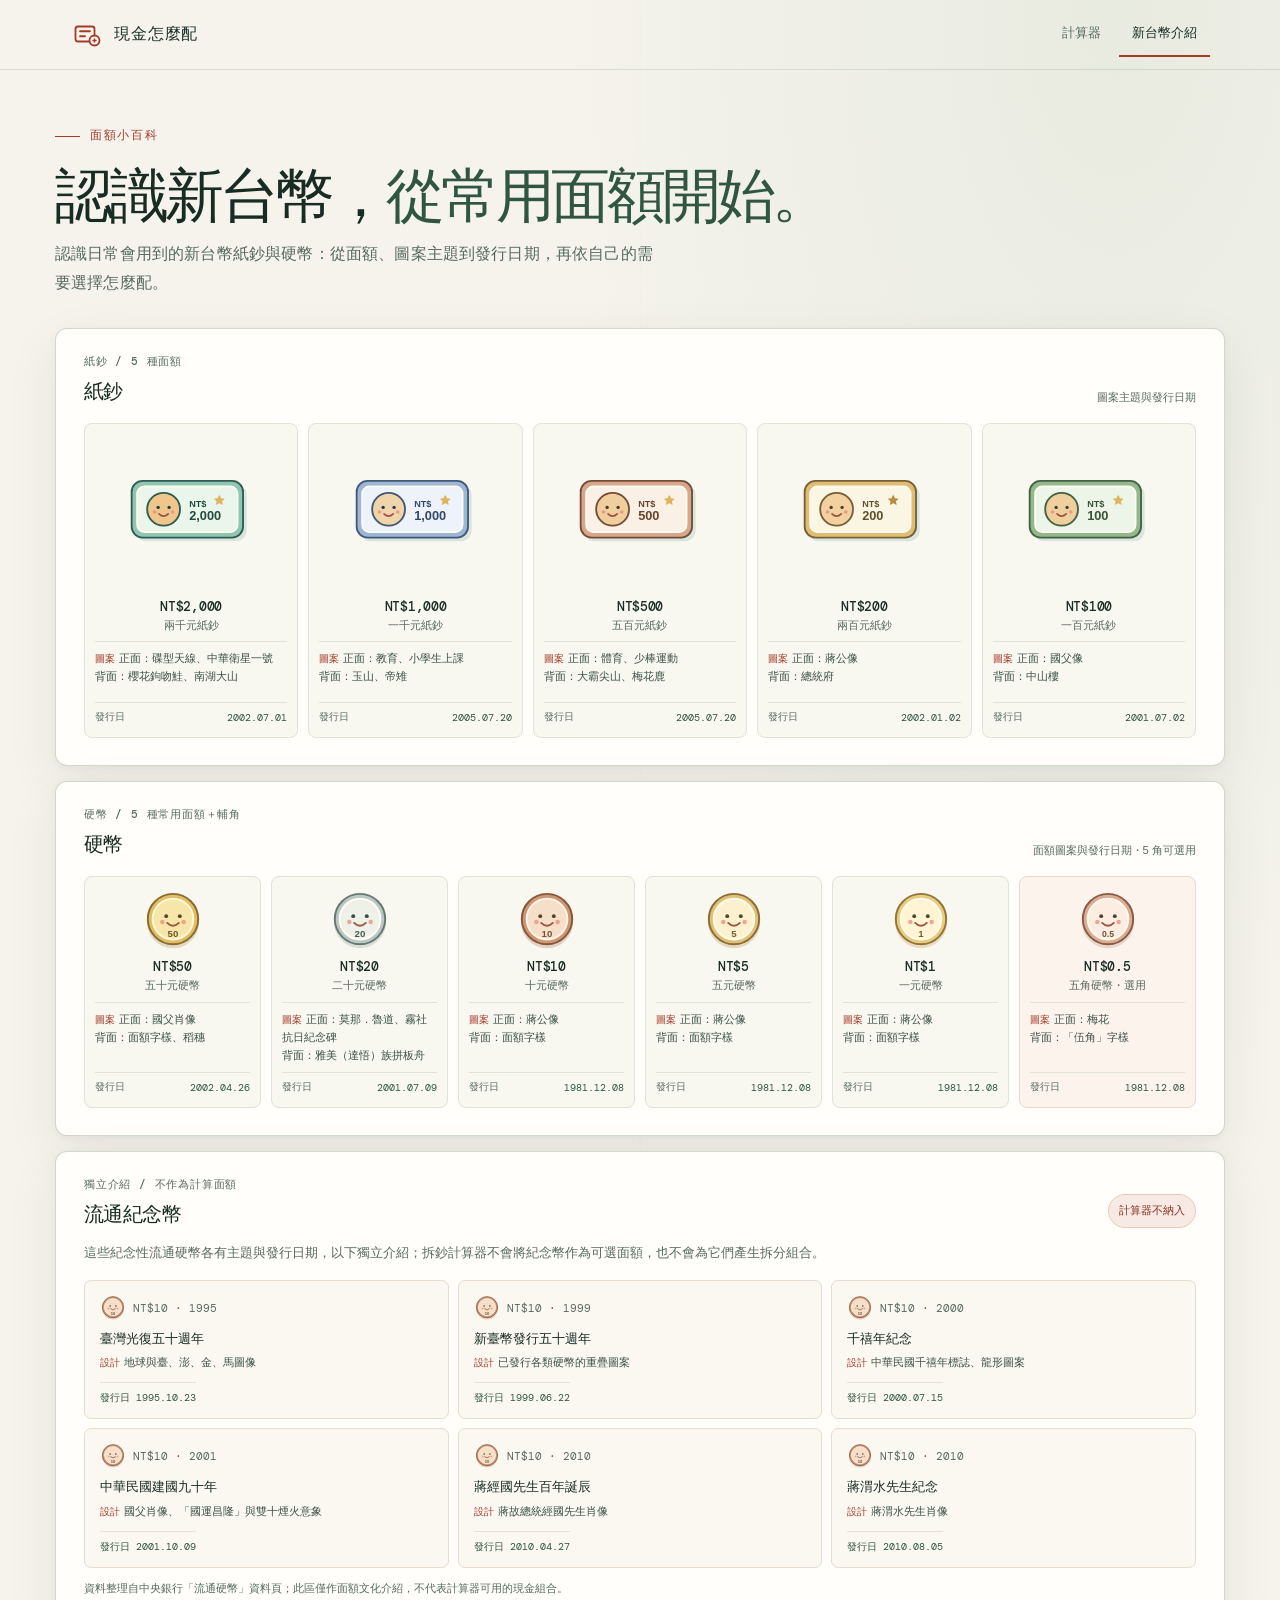
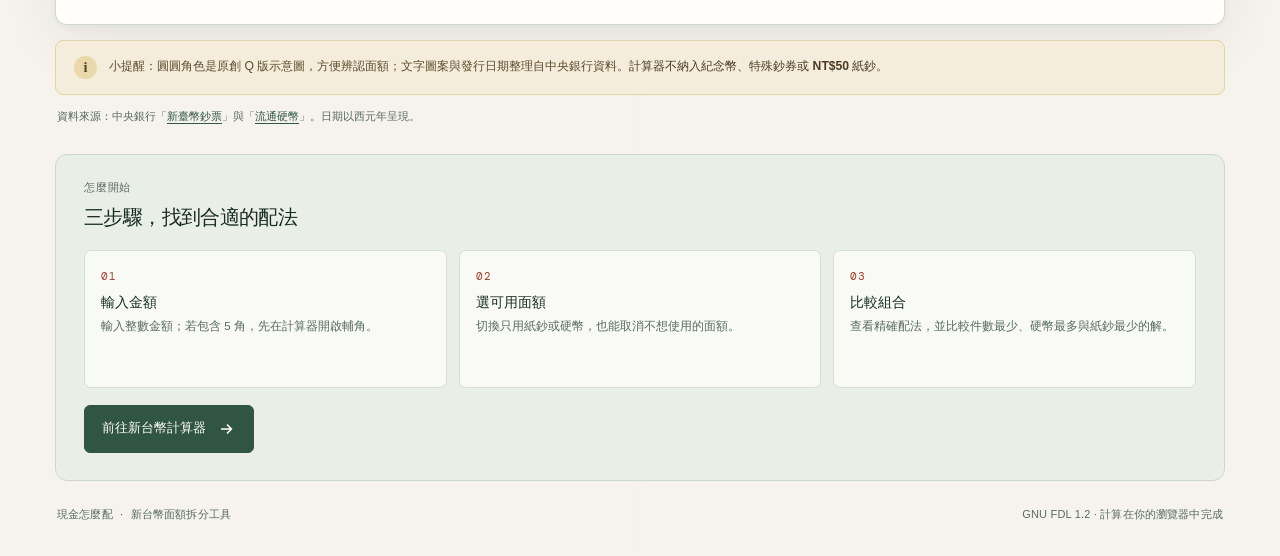
==== commit 1103b8ab: "Add denomination themes and commemorative coin guide" ====
--- a/about.html
+++ b/about.html
@@ -32,42 +32,61 @@
       <section class="intro about-intro" aria-labelledby="about-title">
         <p class="eyebrow"><span class="eyebrow-line"></span>面額小百科</p>
         <h1 id="about-title">認識新台幣，<br class="mobile-break" /><span>從常用面額開始。</span></h1>
-        <p class="intro-copy">這個小工具把新台幣拆成日常會用到的紙鈔與硬幣。先認識可用面額，再依自己的需要選擇怎麼配。</p>
+        <p class="intro-copy">認識日常會用到的新台幣紙鈔與硬幣：從面額、圖案主題到發行日期，再依自己的需要選擇怎麼配。</p>
       </section>
 
       <section class="about-section" aria-labelledby="notes-title">
         <div class="about-section-heading">
           <div><p class="section-kicker">紙鈔 / 5 種面額</p><h2 id="notes-title">紙鈔</h2></div>
-          <span class="section-caption">面額從大到小</span>
+          <span class="section-caption">圖案主題與發行日期</span>
         </div>
         <div class="money-card-grid note-card-grid">
-          <article class="money-card note-card"><svg class="about-money-icon note-icon" aria-hidden="true"><use href="./assets/cash-icons.svg#note-2000"></use></svg><h3>NT$2,000</h3><p>兩千元紙鈔</p></article>
-          <article class="money-card note-card"><svg class="about-money-icon note-icon" aria-hidden="true"><use href="./assets/cash-icons.svg#note-1000"></use></svg><h3>NT$1,000</h3><p>一千元紙鈔</p></article>
-          <article class="money-card note-card"><svg class="about-money-icon note-icon" aria-hidden="true"><use href="./assets/cash-icons.svg#note-500"></use></svg><h3>NT$500</h3><p>五百元紙鈔</p></article>
-          <article class="money-card note-card"><svg class="about-money-icon note-icon" aria-hidden="true"><use href="./assets/cash-icons.svg#note-200"></use></svg><h3>NT$200</h3><p>兩百元紙鈔</p></article>
-          <article class="money-card note-card"><svg class="about-money-icon note-icon" aria-hidden="true"><use href="./assets/cash-icons.svg#note-100"></use></svg><h3>NT$100</h3><p>一百元紙鈔</p></article>
+          <article class="money-card note-card"><svg class="about-money-icon note-icon" aria-hidden="true"><use href="./assets/cash-icons.svg#note-2000"></use></svg><h3>NT$2,000</h3><p class="money-card-kind">兩千元紙鈔</p><p class="money-design"><span>圖案</span>正面：碟型天線、中華衛星一號<br />背面：櫻花鉤吻鮭、南湖大山</p><p class="money-issue"><span>發行日</span><time datetime="2002-07-01">2002.07.01</time></p></article>
+          <article class="money-card note-card"><svg class="about-money-icon note-icon" aria-hidden="true"><use href="./assets/cash-icons.svg#note-1000"></use></svg><h3>NT$1,000</h3><p class="money-card-kind">一千元紙鈔</p><p class="money-design"><span>圖案</span>正面：教育、小學生上課<br />背面：玉山、帝雉</p><p class="money-issue"><span>發行日</span><time datetime="2005-07-20">2005.07.20</time></p></article>
+          <article class="money-card note-card"><svg class="about-money-icon note-icon" aria-hidden="true"><use href="./assets/cash-icons.svg#note-500"></use></svg><h3>NT$500</h3><p class="money-card-kind">五百元紙鈔</p><p class="money-design"><span>圖案</span>正面：體育、少棒運動<br />背面：大霸尖山、梅花鹿</p><p class="money-issue"><span>發行日</span><time datetime="2005-07-20">2005.07.20</time></p></article>
+          <article class="money-card note-card"><svg class="about-money-icon note-icon" aria-hidden="true"><use href="./assets/cash-icons.svg#note-200"></use></svg><h3>NT$200</h3><p class="money-card-kind">兩百元紙鈔</p><p class="money-design"><span>圖案</span>正面：蔣公像<br />背面：總統府</p><p class="money-issue"><span>發行日</span><time datetime="2002-01-02">2002.01.02</time></p></article>
+          <article class="money-card note-card"><svg class="about-money-icon note-icon" aria-hidden="true"><use href="./assets/cash-icons.svg#note-100"></use></svg><h3>NT$100</h3><p class="money-card-kind">一百元紙鈔</p><p class="money-design"><span>圖案</span>正面：國父像<br />背面：中山樓</p><p class="money-issue"><span>發行日</span><time datetime="2001-07-02">2001.07.02</time></p></article>
         </div>
       </section>
 
       <section class="about-section coin-section" aria-labelledby="coins-title">
         <div class="about-section-heading">
           <div><p class="section-kicker">硬幣 / 5 種常用面額＋輔角</p><h2 id="coins-title">硬幣</h2></div>
-          <span class="section-caption">5 角可在計算器開啟</span>
+          <span class="section-caption">面額圖案與發行日期・5 角可選用</span>
         </div>
         <div class="money-card-grid coin-card-grid">
-          <article class="money-card coin-card"><svg class="about-money-icon coin-icon" aria-hidden="true"><use href="./assets/cash-icons.svg#coin-50"></use></svg><h3>NT$50</h3><p>五十元硬幣</p></article>
-          <article class="money-card coin-card"><svg class="about-money-icon coin-icon" aria-hidden="true"><use href="./assets/cash-icons.svg#coin-20"></use></svg><h3>NT$20</h3><p>二十元硬幣</p></article>
-          <article class="money-card coin-card"><svg class="about-money-icon coin-icon" aria-hidden="true"><use href="./assets/cash-icons.svg#coin-10"></use></svg><h3>NT$10</h3><p>十元硬幣</p></article>
-          <article class="money-card coin-card"><svg class="about-money-icon coin-icon" aria-hidden="true"><use href="./assets/cash-icons.svg#coin-5"></use></svg><h3>NT$5</h3><p>五元硬幣</p></article>
-          <article class="money-card coin-card"><svg class="about-money-icon coin-icon" aria-hidden="true"><use href="./assets/cash-icons.svg#coin-1"></use></svg><h3>NT$1</h3><p>一元硬幣</p></article>
-          <article class="money-card coin-card half-card"><svg class="about-money-icon coin-icon" aria-hidden="true"><use href="./assets/cash-icons.svg#coin-half"></use></svg><h3>NT$0.5</h3><p>五角硬幣・選用</p></article>
+          <article class="money-card coin-card"><svg class="about-money-icon coin-icon" aria-hidden="true"><use href="./assets/cash-icons.svg#coin-50"></use></svg><h3>NT$50</h3><p class="money-card-kind">五十元硬幣</p><p class="money-design"><span>圖案</span>正面：國父肖像<br />背面：面額字樣、稻穗</p><p class="money-issue"><span>發行日</span><time datetime="2002-04-26">2002.04.26</time></p></article>
+          <article class="money-card coin-card"><svg class="about-money-icon coin-icon" aria-hidden="true"><use href="./assets/cash-icons.svg#coin-20"></use></svg><h3>NT$20</h3><p class="money-card-kind">二十元硬幣</p><p class="money-design"><span>圖案</span>正面：莫那．魯道、霧社抗日紀念碑<br />背面：雅美（達悟）族拼板舟</p><p class="money-issue"><span>發行日</span><time datetime="2001-07-09">2001.07.09</time></p></article>
+          <article class="money-card coin-card"><svg class="about-money-icon coin-icon" aria-hidden="true"><use href="./assets/cash-icons.svg#coin-10"></use></svg><h3>NT$10</h3><p class="money-card-kind">十元硬幣</p><p class="money-design"><span>圖案</span>正面：蔣公像<br />背面：面額字樣</p><p class="money-issue"><span>發行日</span><time datetime="1981-12-08">1981.12.08</time></p></article>
+          <article class="money-card coin-card"><svg class="about-money-icon coin-icon" aria-hidden="true"><use href="./assets/cash-icons.svg#coin-5"></use></svg><h3>NT$5</h3><p class="money-card-kind">五元硬幣</p><p class="money-design"><span>圖案</span>正面：蔣公像<br />背面：面額字樣</p><p class="money-issue"><span>發行日</span><time datetime="1981-12-08">1981.12.08</time></p></article>
+          <article class="money-card coin-card"><svg class="about-money-icon coin-icon" aria-hidden="true"><use href="./assets/cash-icons.svg#coin-1"></use></svg><h3>NT$1</h3><p class="money-card-kind">一元硬幣</p><p class="money-design"><span>圖案</span>正面：蔣公像<br />背面：面額字樣</p><p class="money-issue"><span>發行日</span><time datetime="1981-12-08">1981.12.08</time></p></article>
+          <article class="money-card coin-card half-card"><svg class="about-money-icon coin-icon" aria-hidden="true"><use href="./assets/cash-icons.svg#coin-half"></use></svg><h3>NT$0.5</h3><p class="money-card-kind">五角硬幣・選用</p><p class="money-design"><span>圖案</span>正面：梅花<br />背面：「伍角」字樣</p><p class="money-issue"><span>發行日</span><time datetime="1981-12-08">1981.12.08</time></p></article>
         </div>
+      </section>
+
+      <section class="about-section commemorative-section" aria-labelledby="commemorative-title">
+        <div class="about-section-heading commemorative-heading">
+          <div><p class="section-kicker">獨立介紹 / 不作為計算面額</p><h2 id="commemorative-title">流通紀念幣</h2></div>
+          <span class="not-counted-badge">計算器不納入</span>
+        </div>
+        <p class="commemorative-intro">這些紀念性流通硬幣各有主題與發行日期，以下獨立介紹；拆鈔計算器不會將紀念幣作為可選面額，也不會為它們產生拆分組合。</p>
+        <div class="commemorative-grid">
+          <article class="commemorative-card"><div class="commemorative-meta"><svg class="commemorative-coin-icon" aria-hidden="true"><use href="./assets/cash-icons.svg#coin-10"></use></svg><span>NT$10 <i>·</i> 1995</span></div><h3>臺灣光復五十週年</h3><p><span>設計</span>地球與臺、澎、金、馬圖像</p><time datetime="1995-10-23">發行日 1995.10.23</time></article>
+          <article class="commemorative-card"><div class="commemorative-meta"><svg class="commemorative-coin-icon" aria-hidden="true"><use href="./assets/cash-icons.svg#coin-10"></use></svg><span>NT$10 <i>·</i> 1999</span></div><h3>新臺幣發行五十週年</h3><p><span>設計</span>已發行各類硬幣的重疊圖案</p><time datetime="1999-06-22">發行日 1999.06.22</time></article>
+          <article class="commemorative-card"><div class="commemorative-meta"><svg class="commemorative-coin-icon" aria-hidden="true"><use href="./assets/cash-icons.svg#coin-10"></use></svg><span>NT$10 <i>·</i> 2000</span></div><h3>千禧年紀念</h3><p><span>設計</span>中華民國千禧年標誌、龍形圖案</p><time datetime="2000-07-15">發行日 2000.07.15</time></article>
+          <article class="commemorative-card"><div class="commemorative-meta"><svg class="commemorative-coin-icon" aria-hidden="true"><use href="./assets/cash-icons.svg#coin-10"></use></svg><span>NT$10 <i>·</i> 2001</span></div><h3>中華民國建國九十年</h3><p><span>設計</span>國父肖像、「國運昌隆」與雙十煙火意象</p><time datetime="2001-10-09">發行日 2001.10.09</time></article>
+          <article class="commemorative-card"><div class="commemorative-meta"><svg class="commemorative-coin-icon" aria-hidden="true"><use href="./assets/cash-icons.svg#coin-10"></use></svg><span>NT$10 <i>·</i> 2010</span></div><h3>蔣經國先生百年誕辰</h3><p><span>設計</span>蔣故總統經國先生肖像</p><time datetime="2010-04-27">發行日 2010.04.27</time></article>
+          <article class="commemorative-card"><div class="commemorative-meta"><svg class="commemorative-coin-icon" aria-hidden="true"><use href="./assets/cash-icons.svg#coin-10"></use></svg><span>NT$10 <i>·</i> 2010</span></div><h3>蔣渭水先生紀念</h3><p><span>設計</span>蔣渭水先生肖像</p><time datetime="2010-08-05">發行日 2010.08.05</time></article>
+        </div>
+        <p class="commemorative-footnote">資料整理自中央銀行「流通硬幣」資料頁；此區僅作面額文化介紹，不代表計算器可用的現金組合。</p>
       </section>
 
       <aside class="illustration-note">
         <span class="note-mark" aria-hidden="true">i</span>
-        <p>小提醒：這些圓圓角色是原創 Q 版示意圖，方便辨認面額，<strong>不是新台幣真鈔或硬幣的實際外觀</strong>。不計算紀念幣、特殊鈔券或 NT$50 紙鈔。</p>
+        <p>小提醒：圓圓角色是原創 Q 版示意圖，方便辨認面額；文字圖案與發行日期整理自中央銀行資料。<strong>計算器不納入紀念幣、特殊鈔券或 NT$50 紙鈔</strong>。</p>
       </aside>
+
+      <p class="sources-note">資料來源：中央銀行「<a href="https://www.cbc.gov.tw/public/data/issue/money/a1/t02.html" target="_blank" rel="noopener noreferrer">新臺幣鈔票</a>」與「<a href="https://www.cbc.gov.tw/public/data/issue/money/a1/t04.htm" target="_blank" rel="noopener noreferrer">流通硬幣</a>」。日期以西元年呈現。</p>
 
       <section class="guide-section" aria-labelledby="guide-title">
         <div class="about-section-heading">
--- a/styles.css
+++ b/styles.css
@@ -242,17 +242,38 @@
 .money-card-grid { display: grid; gap: 10px; }
 .note-card-grid { grid-template-columns: repeat(5, minmax(0, 1fr)); }
 .coin-card-grid { grid-template-columns: repeat(6, minmax(0, 1fr)); }
-.money-card { min-width: 0; min-height: 154px; display: flex; flex-direction: column; align-items: center; justify-content: center; padding: 13px 8px 12px; background: #f8f7f0; border: 1px solid #e0e3d8; border-radius: 8px; text-align: center; }
+.money-card { min-width: 0; min-height: 154px; display: flex; flex-direction: column; align-items: center; padding: 13px 10px 12px; background: #f8f7f0; border: 1px solid #e0e3d8; border-radius: 8px; text-align: center; }
 .money-card.half-card { background: #fcf3ed; border-color: #ecd9ce; }
 .about-money-icon { flex: 0 0 auto; }
 .about-money-icon.note-icon { width: min(100%, 126px); height: auto; margin: 0 0 10px; }
 .about-money-icon.coin-icon { width: 62px; height: 62px; margin: 0 0 5px; }
 .money-card h3 { margin: 1px 0 3px; color: var(--ink); font-family: var(--mono-font); font-size: .84rem; font-weight: 500; letter-spacing: -.02em; }
 .money-card p { margin: 0; color: var(--muted); font-size: .7rem; line-height: 1.5; }
+.money-card .money-card-kind { margin-bottom: 8px; color: var(--muted); font-size: .66rem; }
+.money-card .money-design { width: 100%; min-height: 61px; margin: 0; padding: 8px 0 7px; color: var(--ink-soft); border-top: 1px solid #e0e3d8; font-size: .68rem; line-height: 1.65; text-align: left; }
+.money-design > span, .commemorative-card p > span { margin-right: 4px; color: var(--red); font-size: .64rem; font-weight: 700; }
+.money-issue { width: 100%; display: flex; align-items: center; justify-content: space-between; gap: 5px; margin-top: auto !important; padding-top: 7px; color: var(--muted) !important; border-top: 1px solid #e0e3d8; text-align: left; }
+.money-issue > span { font-size: .62rem; }
+.money-issue time { color: var(--green); font-family: var(--mono-font); font-size: .63rem; font-variant-numeric: tabular-nums; }
+.commemorative-heading { align-items: flex-end; }
+.not-counted-badge { display: inline-flex; min-height: 34px; align-items: center; padding: 5px 10px; color: #8a301f; background: var(--red-soft); border: 1px solid #ecc9bd; border-radius: 999px; font-size: .7rem; font-weight: 700; white-space: nowrap; }
+.commemorative-intro { max-width: 820px; margin: -4px 0 16px; color: var(--muted); font-size: .79rem; line-height: 1.75; }
+.commemorative-grid { display: grid; grid-template-columns: repeat(3, minmax(0, 1fr)); gap: 9px; }
+.commemorative-card { min-width: 0; display: flex; flex-direction: column; align-items: flex-start; padding: 14px 15px 13px; background: #fbf8f1; border: 1px solid #e4ddd0; border-radius: 7px; }
+.commemorative-meta { display: flex; align-items: center; gap: 7px; color: var(--muted); font-family: var(--mono-font); font-size: .67rem; font-variant-numeric: tabular-nums; }
+.commemorative-meta i { color: var(--red); font-style: normal; }
+.commemorative-coin-icon { width: 26px; height: 26px; flex: 0 0 26px; }
+.commemorative-card h3 { margin: 9px 0 5px; color: var(--ink); font-size: .81rem; font-weight: 600; line-height: 1.45; }
+.commemorative-card p { margin: 0 0 10px; color: var(--ink-soft); font-size: .7rem; line-height: 1.65; }
+.commemorative-card time { margin-top: auto; padding-top: 8px; color: var(--green); border-top: 1px solid #e7e1d7; font-family: var(--mono-font); font-size: .65rem; font-variant-numeric: tabular-nums; }
+.commemorative-footnote { margin: 12px 0 0; color: var(--muted); font-size: .68rem; line-height: 1.6; }
 .illustration-note { display: flex; align-items: flex-start; gap: 12px; margin: 15px 0 0; padding: 15px 18px; color: #5d4b2d; background: var(--gold-soft); border: 1px solid #e3d3aa; border-radius: 8px; }
 .illustration-note p { margin: 0; font-size: .76rem; line-height: 1.75; }
 .illustration-note strong { color: #4a3a21; }
 .note-mark { width: 23px; height: 23px; flex: 0 0 23px; display: grid; place-items: center; color: #594720; background: #e9d8aa; border-radius: 50%; font-family: Georgia, serif; font-size: .9rem; font-weight: 700; }
+.sources-note { margin: 12px 2px 0; color: var(--muted); font-size: .7rem; line-height: 1.7; }
+.sources-note a { color: #315740; text-decoration: underline; text-decoration-thickness: 1px; text-underline-offset: 3px; }
+.sources-note a:hover { color: var(--red); }
 .guide-section { margin-top: 28px; padding: 25px 28px 27px; background: #e9eee6; border: 1px solid #cbd8ca; border-radius: 12px; }
 .guide-section .about-section-heading { margin-bottom: 19px; }
 .guide-steps { display: grid; grid-template-columns: repeat(3, minmax(0, 1fr)); gap: 12px; margin: 0; padding: 0; list-style: none; counter-reset: none; }
@@ -283,6 +304,7 @@
   .extreme-detail { text-align: right; }
   .note-card-grid { grid-template-columns: repeat(3, minmax(0, 1fr)); }
   .coin-card-grid { grid-template-columns: repeat(3, minmax(0, 1fr)); }
+  .commemorative-grid { grid-template-columns: repeat(2, minmax(0, 1fr)); }
 }
 @media (max-width: 720px) {
   .topbar { height: 61px; padding: 0 20px; }
@@ -314,12 +336,19 @@
   .about-section-heading h2 { font-size: 1.17rem; }
   .section-caption { font-size: .68rem; }
   .money-card-grid { gap: 8px; }
-  .money-card { min-height: 143px; padding: 10px 5px; }
+  .money-card { min-height: 143px; padding: 10px 9px; }
   .about-money-icon.note-icon { width: min(100%, 115px); }
   .about-money-icon.coin-icon { width: 54px; height: 54px; }
   .money-card h3 { font-size: .76rem; }
-  .money-card p { font-size: .65rem; }
+  .money-card p { font-size: .66rem; }
+  .money-card .money-design { font-size: .65rem; }
+  .money-issue time { font-size: .6rem; }
   .illustration-note { padding: 13px 13px; }
+  .commemorative-heading { flex-direction: row; align-items: center; }
+  .commemorative-grid { grid-template-columns: 1fr 1fr; gap: 7px; }
+  .commemorative-card { padding: 11px 10px; }
+  .commemorative-card h3 { font-size: .75rem; }
+  .commemorative-card p { font-size: .66rem; }
   .guide-section { margin-top: 18px; padding: 20px 17px 19px; }
   .guide-steps { grid-template-columns: 1fr; gap: 8px; }
   .guide-steps li { min-height: 0; padding: 12px 13px; }
@@ -342,6 +371,7 @@
   .denomination-grid { grid-template-columns: repeat(3, minmax(0, 1fr)); }
   .note-card-grid { grid-template-columns: repeat(2, minmax(0, 1fr)); }
   .coin-card-grid { grid-template-columns: repeat(2, minmax(0, 1fr)); }
+  .commemorative-grid { grid-template-columns: 1fr; }
 }
 @media (prefers-reduced-motion: reduce) {
   *, *::before, *::after { scroll-behavior: auto !important; animation-duration: .01ms !important; animation-iteration-count: 1 !important; transition-duration: .01ms !important; }
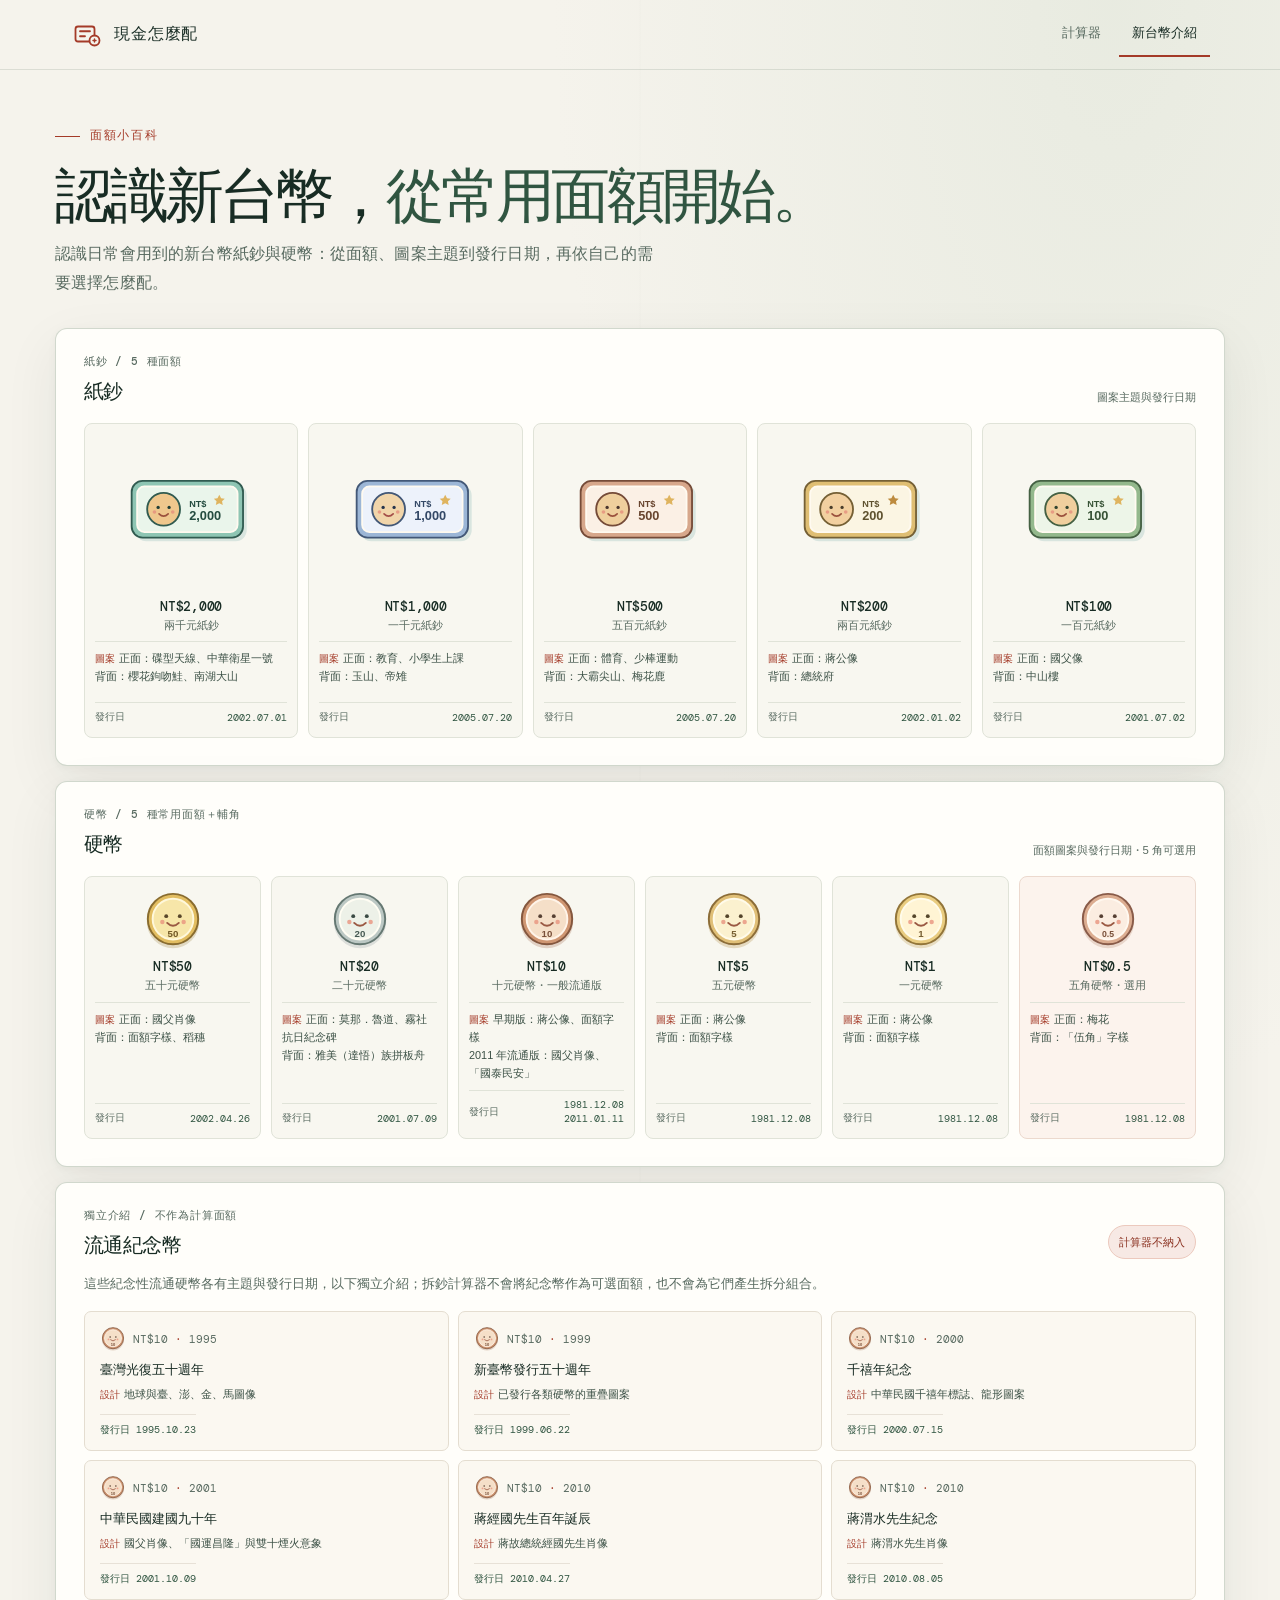
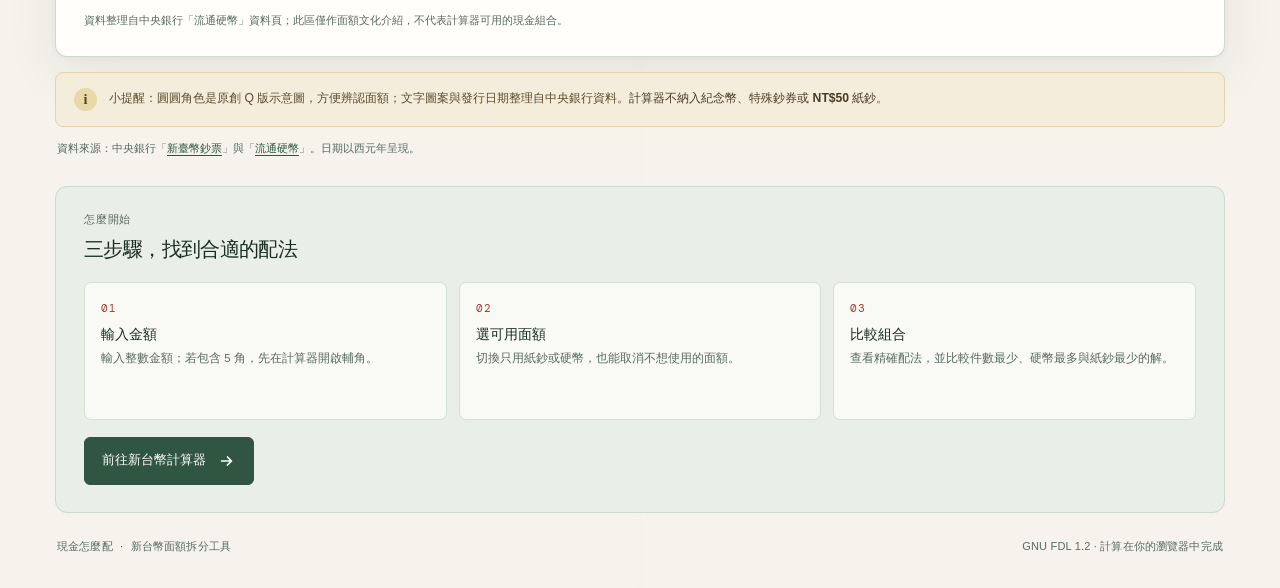
==== commit 0055ff54: "Include current  circulation coin design" ====
--- a/about.html
+++ b/about.html
@@ -57,7 +57,7 @@
         <div class="money-card-grid coin-card-grid">
           <article class="money-card coin-card"><svg class="about-money-icon coin-icon" aria-hidden="true"><use href="./assets/cash-icons.svg#coin-50"></use></svg><h3>NT$50</h3><p class="money-card-kind">五十元硬幣</p><p class="money-design"><span>圖案</span>正面：國父肖像<br />背面：面額字樣、稻穗</p><p class="money-issue"><span>發行日</span><time datetime="2002-04-26">2002.04.26</time></p></article>
           <article class="money-card coin-card"><svg class="about-money-icon coin-icon" aria-hidden="true"><use href="./assets/cash-icons.svg#coin-20"></use></svg><h3>NT$20</h3><p class="money-card-kind">二十元硬幣</p><p class="money-design"><span>圖案</span>正面：莫那．魯道、霧社抗日紀念碑<br />背面：雅美（達悟）族拼板舟</p><p class="money-issue"><span>發行日</span><time datetime="2001-07-09">2001.07.09</time></p></article>
-          <article class="money-card coin-card"><svg class="about-money-icon coin-icon" aria-hidden="true"><use href="./assets/cash-icons.svg#coin-10"></use></svg><h3>NT$10</h3><p class="money-card-kind">十元硬幣</p><p class="money-design"><span>圖案</span>正面：蔣公像<br />背面：面額字樣</p><p class="money-issue"><span>發行日</span><time datetime="1981-12-08">1981.12.08</time></p></article>
+          <article class="money-card coin-card"><svg class="about-money-icon coin-icon" aria-hidden="true"><use href="./assets/cash-icons.svg#coin-10"></use></svg><h3>NT$10</h3><p class="money-card-kind">十元硬幣・一般流通版</p><p class="money-design"><span>圖案</span>早期版：蔣公像、面額字樣<br />2011 年流通版：國父肖像、「國泰民安」</p><p class="money-issue"><span>發行日</span><span class="issue-date-list">1981.12.08<br />2011.01.11</span></p></article>
           <article class="money-card coin-card"><svg class="about-money-icon coin-icon" aria-hidden="true"><use href="./assets/cash-icons.svg#coin-5"></use></svg><h3>NT$5</h3><p class="money-card-kind">五元硬幣</p><p class="money-design"><span>圖案</span>正面：蔣公像<br />背面：面額字樣</p><p class="money-issue"><span>發行日</span><time datetime="1981-12-08">1981.12.08</time></p></article>
           <article class="money-card coin-card"><svg class="about-money-icon coin-icon" aria-hidden="true"><use href="./assets/cash-icons.svg#coin-1"></use></svg><h3>NT$1</h3><p class="money-card-kind">一元硬幣</p><p class="money-design"><span>圖案</span>正面：蔣公像<br />背面：面額字樣</p><p class="money-issue"><span>發行日</span><time datetime="1981-12-08">1981.12.08</time></p></article>
           <article class="money-card coin-card half-card"><svg class="about-money-icon coin-icon" aria-hidden="true"><use href="./assets/cash-icons.svg#coin-half"></use></svg><h3>NT$0.5</h3><p class="money-card-kind">五角硬幣・選用</p><p class="money-design"><span>圖案</span>正面：梅花<br />背面：「伍角」字樣</p><p class="money-issue"><span>發行日</span><time datetime="1981-12-08">1981.12.08</time></p></article>
--- a/styles.css
+++ b/styles.css
@@ -255,6 +255,7 @@
 .money-issue { width: 100%; display: flex; align-items: center; justify-content: space-between; gap: 5px; margin-top: auto !important; padding-top: 7px; color: var(--muted) !important; border-top: 1px solid #e0e3d8; text-align: left; }
 .money-issue > span { font-size: .62rem; }
 .money-issue time { color: var(--green); font-family: var(--mono-font); font-size: .63rem; font-variant-numeric: tabular-nums; }
+.money-issue .issue-date-list { color: var(--green); font-family: var(--mono-font); font-size: .6rem; line-height: 1.5; text-align: right; font-variant-numeric: tabular-nums; }
 .commemorative-heading { align-items: flex-end; }
 .not-counted-badge { display: inline-flex; min-height: 34px; align-items: center; padding: 5px 10px; color: #8a301f; background: var(--red-soft); border: 1px solid #ecc9bd; border-radius: 999px; font-size: .7rem; font-weight: 700; white-space: nowrap; }
 .commemorative-intro { max-width: 820px; margin: -4px 0 16px; color: var(--muted); font-size: .79rem; line-height: 1.75; }
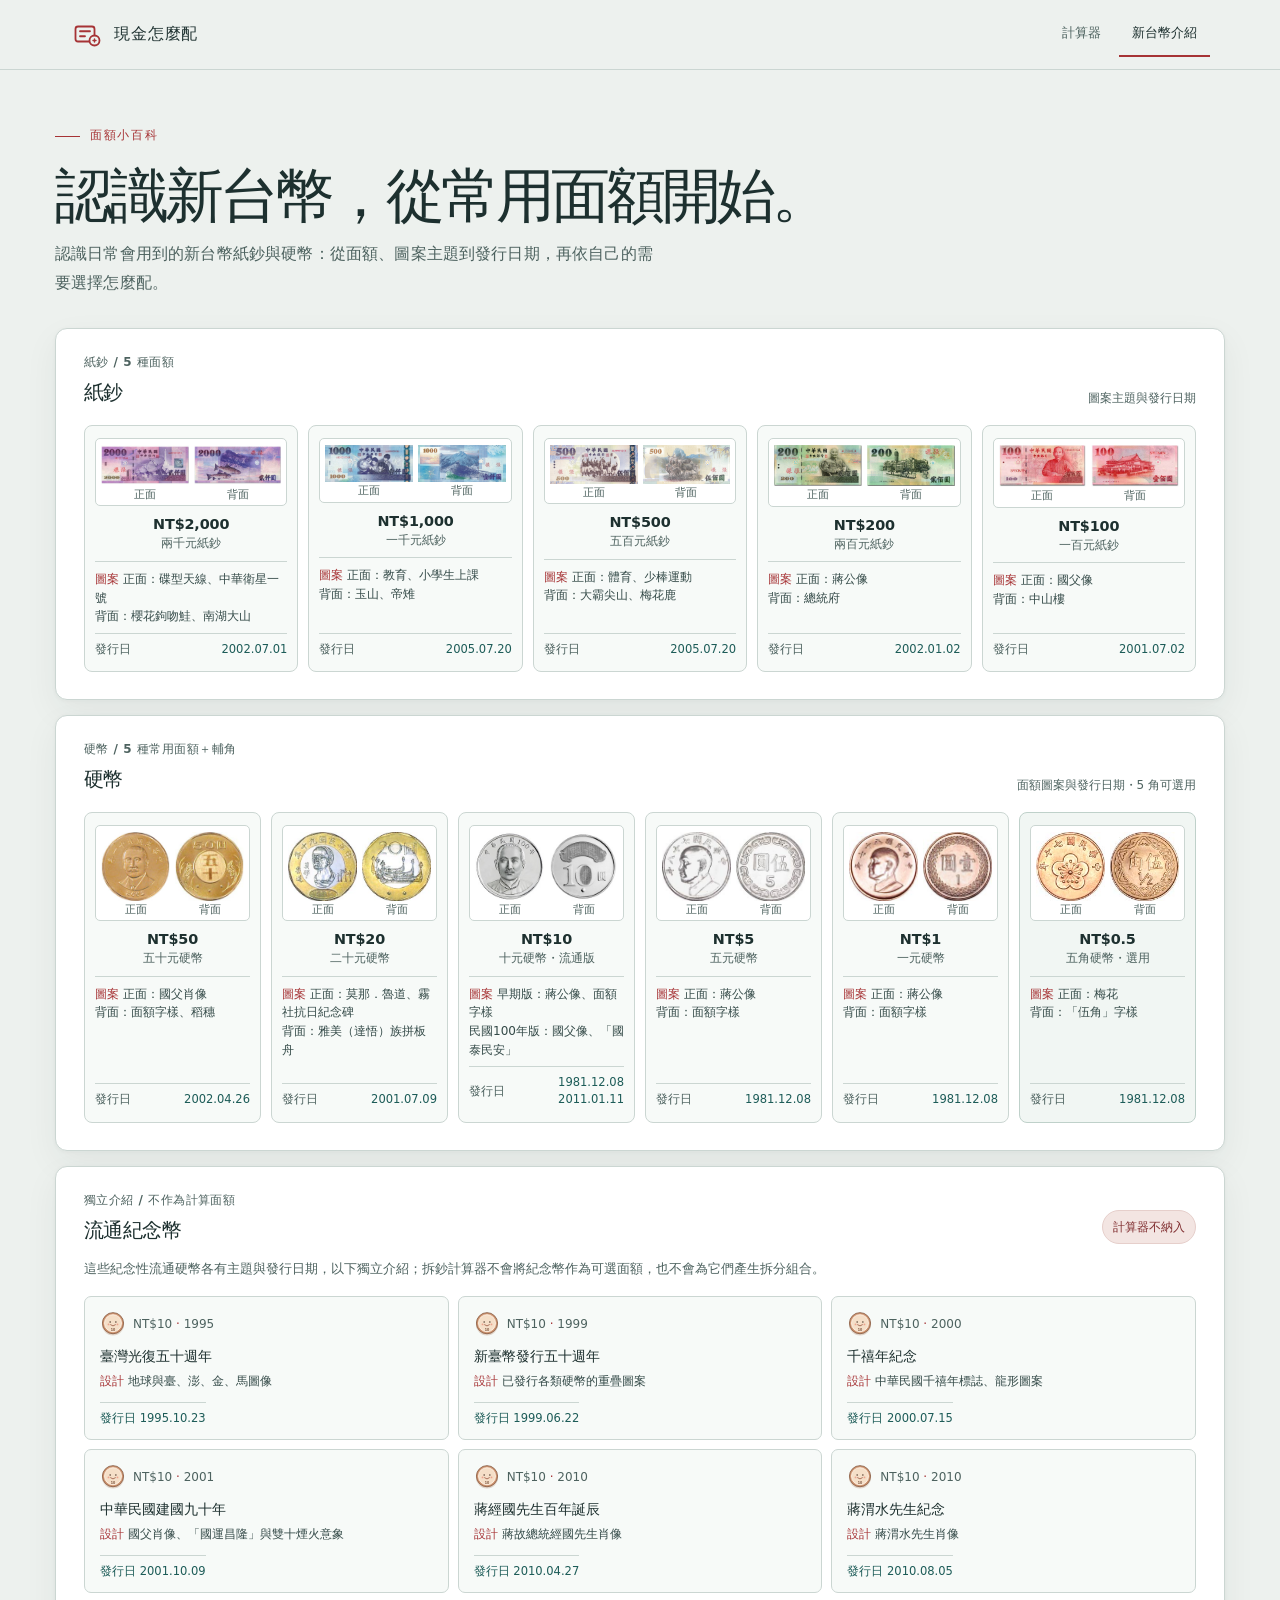
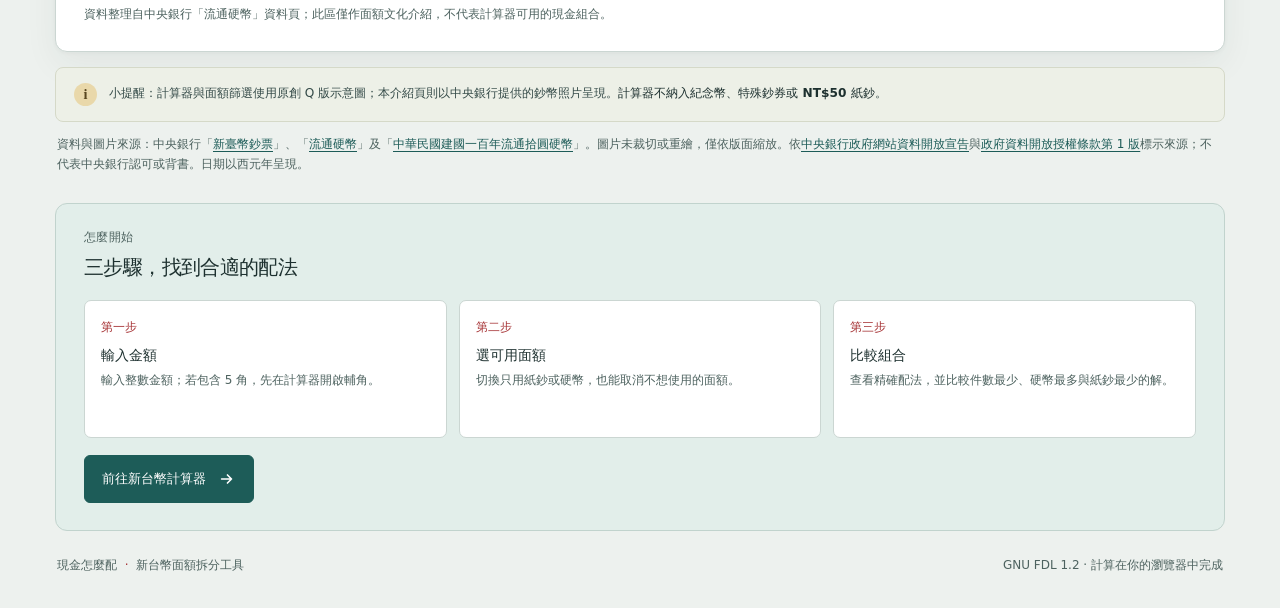
==== commit 57f6bad2: "Use CBC currency photos and refine accessible UI" ====
--- a/about.html
+++ b/about.html
@@ -3,7 +3,7 @@
   <head>
     <meta charset="utf-8" />
     <meta name="viewport" content="width=device-width, initial-scale=1" />
-    <meta name="theme-color" content="#f5f3ec" />
+    <meta name="theme-color" content="#edf1ee" />
     <meta name="description" content="認識這個新台幣拆鈔計算器支援的紙鈔與硬幣面額。" />
     <title>認識新台幣｜現金怎麼配</title>
     <link rel="stylesheet" href="./styles.css" />
@@ -16,7 +16,7 @@
           <svg viewBox="0 0 32 32" fill="none">
             <rect x="4.5" y="7.5" width="19" height="15" rx="2.5" stroke="currentColor" stroke-width="1.8" />
             <path d="M9 12.25h10M9 17.25h5" stroke="currentColor" stroke-width="1.8" stroke-linecap="round" />
-            <circle cx="23.5" cy="21.5" r="5" fill="#f5f3ec" stroke="currentColor" stroke-width="1.8" />
+            <circle cx="23.5" cy="21.5" r="5" fill="#edf1ee" stroke="currentColor" stroke-width="1.8" />
             <path d="M22 21.5h3M23.5 20v3" stroke="currentColor" stroke-width="1.4" stroke-linecap="round" />
           </svg>
         </span>
@@ -31,7 +31,7 @@
     <main id="main" class="page-shell about-page">
       <section class="intro about-intro" aria-labelledby="about-title">
         <p class="eyebrow"><span class="eyebrow-line"></span>面額小百科</p>
-        <h1 id="about-title">認識新台幣，<br class="mobile-break" /><span>從常用面額開始。</span></h1>
+        <h1 id="about-title">認識新台幣，<br class="mobile-break" />從常用面額開始。</h1>
         <p class="intro-copy">認識日常會用到的新台幣紙鈔與硬幣：從面額、圖案主題到發行日期，再依自己的需要選擇怎麼配。</p>
       </section>
 
@@ -41,11 +41,11 @@
           <span class="section-caption">圖案主題與發行日期</span>
         </div>
         <div class="money-card-grid note-card-grid">
-          <article class="money-card note-card"><svg class="about-money-icon note-icon" aria-hidden="true"><use href="./assets/cash-icons.svg#note-2000"></use></svg><h3>NT$2,000</h3><p class="money-card-kind">兩千元紙鈔</p><p class="money-design"><span>圖案</span>正面：碟型天線、中華衛星一號<br />背面：櫻花鉤吻鮭、南湖大山</p><p class="money-issue"><span>發行日</span><time datetime="2002-07-01">2002.07.01</time></p></article>
-          <article class="money-card note-card"><svg class="about-money-icon note-icon" aria-hidden="true"><use href="./assets/cash-icons.svg#note-1000"></use></svg><h3>NT$1,000</h3><p class="money-card-kind">一千元紙鈔</p><p class="money-design"><span>圖案</span>正面：教育、小學生上課<br />背面：玉山、帝雉</p><p class="money-issue"><span>發行日</span><time datetime="2005-07-20">2005.07.20</time></p></article>
-          <article class="money-card note-card"><svg class="about-money-icon note-icon" aria-hidden="true"><use href="./assets/cash-icons.svg#note-500"></use></svg><h3>NT$500</h3><p class="money-card-kind">五百元紙鈔</p><p class="money-design"><span>圖案</span>正面：體育、少棒運動<br />背面：大霸尖山、梅花鹿</p><p class="money-issue"><span>發行日</span><time datetime="2005-07-20">2005.07.20</time></p></article>
-          <article class="money-card note-card"><svg class="about-money-icon note-icon" aria-hidden="true"><use href="./assets/cash-icons.svg#note-200"></use></svg><h3>NT$200</h3><p class="money-card-kind">兩百元紙鈔</p><p class="money-design"><span>圖案</span>正面：蔣公像<br />背面：總統府</p><p class="money-issue"><span>發行日</span><time datetime="2002-01-02">2002.01.02</time></p></article>
-          <article class="money-card note-card"><svg class="about-money-icon note-icon" aria-hidden="true"><use href="./assets/cash-icons.svg#note-100"></use></svg><h3>NT$100</h3><p class="money-card-kind">一百元紙鈔</p><p class="money-design"><span>圖案</span>正面：國父像<br />背面：中山樓</p><p class="money-issue"><span>發行日</span><time datetime="2001-07-02">2001.07.02</time></p></article>
+          <article class="money-card note-card"><div class="cash-photo-pair note-photo-pair" role="group" aria-label="新臺幣二千元券正反面照片"><figure><img src="./assets/central-bank/note-2000-front.jpg" width="509" height="240" alt="新臺幣二千元券正面" loading="lazy" decoding="async" /><figcaption>正面</figcaption></figure><figure><img src="./assets/central-bank/note-2000-back.jpg" width="509" height="240" alt="新臺幣二千元券背面" loading="lazy" decoding="async" /><figcaption>背面</figcaption></figure></div><h3>NT$2,000</h3><p class="money-card-kind">兩千元紙鈔</p><p class="money-design"><span>圖案</span>正面：碟型天線、中華衛星一號<br />背面：櫻花鉤吻鮭、南湖大山</p><p class="money-issue"><span>發行日</span><time datetime="2002-07-01">2002.07.01</time></p></article>
+          <article class="money-card note-card"><div class="cash-photo-pair note-photo-pair" role="group" aria-label="新臺幣一千元券正反面照片"><figure><img src="./assets/central-bank/note-1000-front.jpg" width="509" height="220" alt="新臺幣一千元券正面" loading="lazy" decoding="async" /><figcaption>正面</figcaption></figure><figure><img src="./assets/central-bank/note-1000-back.jpg" width="509" height="220" alt="新臺幣一千元券背面" loading="lazy" decoding="async" /><figcaption>背面</figcaption></figure></div><h3>NT$1,000</h3><p class="money-card-kind">一千元紙鈔</p><p class="money-design"><span>圖案</span>正面：教育、小學生上課<br />背面：玉山、帝雉</p><p class="money-issue"><span>發行日</span><time datetime="2005-07-20">2005.07.20</time></p></article>
+          <article class="money-card note-card"><div class="cash-photo-pair note-photo-pair" role="group" aria-label="新臺幣五百元券正反面照片"><figure><img src="./assets/central-bank/note-500-front.jpg" width="509" height="228" alt="新臺幣五百元券正面" loading="lazy" decoding="async" /><figcaption>正面</figcaption></figure><figure><img src="./assets/central-bank/note-500-back.jpg" width="509" height="228" alt="新臺幣五百元券背面" loading="lazy" decoding="async" /><figcaption>背面</figcaption></figure></div><h3>NT$500</h3><p class="money-card-kind">五百元紙鈔</p><p class="money-design"><span>圖案</span>正面：體育、少棒運動<br />背面：大霸尖山、梅花鹿</p><p class="money-issue"><span>發行日</span><time datetime="2005-07-20">2005.07.20</time></p></article>
+          <article class="money-card note-card"><div class="cash-photo-pair note-photo-pair" role="group" aria-label="新臺幣二百元券正反面照片"><figure><img src="./assets/central-bank/note-200-front.jpg" width="510" height="244" alt="新臺幣二百元券正面" loading="lazy" decoding="async" /><figcaption>正面</figcaption></figure><figure><img src="./assets/central-bank/note-200-back.jpg" width="510" height="243" alt="新臺幣二百元券背面" loading="lazy" decoding="async" /><figcaption>背面</figcaption></figure></div><h3>NT$200</h3><p class="money-card-kind">兩百元紙鈔</p><p class="money-design"><span>圖案</span>正面：蔣公像<br />背面：總統府</p><p class="money-issue"><span>發行日</span><time datetime="2002-01-02">2002.01.02</time></p></article>
+          <article class="money-card note-card"><div class="cash-photo-pair note-photo-pair" role="group" aria-label="新臺幣一百元券正反面照片"><figure><img src="./assets/central-bank/note-100-front.jpg" width="509" height="249" alt="新臺幣一百元券正面" loading="lazy" decoding="async" /><figcaption>正面</figcaption></figure><figure><img src="./assets/central-bank/note-100-back.jpg" width="509" height="249" alt="新臺幣一百元券背面" loading="lazy" decoding="async" /><figcaption>背面</figcaption></figure></div><h3>NT$100</h3><p class="money-card-kind">一百元紙鈔</p><p class="money-design"><span>圖案</span>正面：國父像<br />背面：中山樓</p><p class="money-issue"><span>發行日</span><time datetime="2001-07-02">2001.07.02</time></p></article>
         </div>
       </section>
 
@@ -55,12 +55,12 @@
           <span class="section-caption">面額圖案與發行日期・5 角可選用</span>
         </div>
         <div class="money-card-grid coin-card-grid">
-          <article class="money-card coin-card"><svg class="about-money-icon coin-icon" aria-hidden="true"><use href="./assets/cash-icons.svg#coin-50"></use></svg><h3>NT$50</h3><p class="money-card-kind">五十元硬幣</p><p class="money-design"><span>圖案</span>正面：國父肖像<br />背面：面額字樣、稻穗</p><p class="money-issue"><span>發行日</span><time datetime="2002-04-26">2002.04.26</time></p></article>
-          <article class="money-card coin-card"><svg class="about-money-icon coin-icon" aria-hidden="true"><use href="./assets/cash-icons.svg#coin-20"></use></svg><h3>NT$20</h3><p class="money-card-kind">二十元硬幣</p><p class="money-design"><span>圖案</span>正面：莫那．魯道、霧社抗日紀念碑<br />背面：雅美（達悟）族拼板舟</p><p class="money-issue"><span>發行日</span><time datetime="2001-07-09">2001.07.09</time></p></article>
-          <article class="money-card coin-card"><svg class="about-money-icon coin-icon" aria-hidden="true"><use href="./assets/cash-icons.svg#coin-10"></use></svg><h3>NT$10</h3><p class="money-card-kind">十元硬幣・一般流通版</p><p class="money-design"><span>圖案</span>早期版：蔣公像、面額字樣<br />2011 年流通版：國父肖像、「國泰民安」</p><p class="money-issue"><span>發行日</span><span class="issue-date-list">1981.12.08<br />2011.01.11</span></p></article>
-          <article class="money-card coin-card"><svg class="about-money-icon coin-icon" aria-hidden="true"><use href="./assets/cash-icons.svg#coin-5"></use></svg><h3>NT$5</h3><p class="money-card-kind">五元硬幣</p><p class="money-design"><span>圖案</span>正面：蔣公像<br />背面：面額字樣</p><p class="money-issue"><span>發行日</span><time datetime="1981-12-08">1981.12.08</time></p></article>
-          <article class="money-card coin-card"><svg class="about-money-icon coin-icon" aria-hidden="true"><use href="./assets/cash-icons.svg#coin-1"></use></svg><h3>NT$1</h3><p class="money-card-kind">一元硬幣</p><p class="money-design"><span>圖案</span>正面：蔣公像<br />背面：面額字樣</p><p class="money-issue"><span>發行日</span><time datetime="1981-12-08">1981.12.08</time></p></article>
-          <article class="money-card coin-card half-card"><svg class="about-money-icon coin-icon" aria-hidden="true"><use href="./assets/cash-icons.svg#coin-half"></use></svg><h3>NT$0.5</h3><p class="money-card-kind">五角硬幣・選用</p><p class="money-design"><span>圖案</span>正面：梅花<br />背面：「伍角」字樣</p><p class="money-issue"><span>發行日</span><time datetime="1981-12-08">1981.12.08</time></p></article>
+          <article class="money-card coin-card"><div class="cash-photo-pair coin-photo-pair" role="group" aria-label="新臺幣五十元硬幣正反面照片"><figure><img src="./assets/central-bank/coin-50-front.jpg" width="160" height="160" alt="新臺幣五十元硬幣正面" loading="lazy" decoding="async" /><figcaption>正面</figcaption></figure><figure><img src="./assets/central-bank/coin-50-back.jpg" width="160" height="160" alt="新臺幣五十元硬幣背面" loading="lazy" decoding="async" /><figcaption>背面</figcaption></figure></div><h3>NT$50</h3><p class="money-card-kind">五十元硬幣</p><p class="money-design"><span>圖案</span>正面：國父肖像<br />背面：面額字樣、稻穗</p><p class="money-issue"><span>發行日</span><time datetime="2002-04-26">2002.04.26</time></p></article>
+          <article class="money-card coin-card"><div class="cash-photo-pair coin-photo-pair" role="group" aria-label="新臺幣二十元硬幣正反面照片"><figure><img src="./assets/central-bank/coin-20-front.jpg" width="180" height="180" alt="新臺幣二十元硬幣正面" loading="lazy" decoding="async" /><figcaption>正面</figcaption></figure><figure><img src="./assets/central-bank/coin-20-back.jpg" width="180" height="180" alt="新臺幣二十元硬幣背面" loading="lazy" decoding="async" /><figcaption>背面</figcaption></figure></div><h3>NT$20</h3><p class="money-card-kind">二十元硬幣</p><p class="money-design"><span>圖案</span>正面：莫那．魯道、霧社抗日紀念碑<br />背面：雅美（達悟）族拼板舟</p><p class="money-issue"><span>發行日</span><time datetime="2001-07-09">2001.07.09</time></p></article>
+          <article class="money-card coin-card"><div class="cash-photo-pair coin-photo-pair" role="group" aria-label="新臺幣十元硬幣正反面照片"><figure><img src="./assets/central-bank/coin-10-new-front.jpg" width="172" height="180" alt="中華民國100年新臺幣十元流通幣正面" loading="lazy" decoding="async" /><figcaption>正面</figcaption></figure><figure><img src="./assets/central-bank/coin-10-new-back.jpg" width="172" height="178" alt="中華民國100年新臺幣十元流通幣背面" loading="lazy" decoding="async" /><figcaption>背面</figcaption></figure></div><h3>NT$10</h3><p class="money-card-kind">十元硬幣・流通版</p><p class="money-design"><span>圖案</span>早期版：蔣公像、面額字樣<br />民國100年版：國父像、「國泰民安」</p><p class="money-issue"><span>發行日</span><span class="issue-date-list">1981.12.08<br />2011.01.11</span></p></article>
+          <article class="money-card coin-card"><div class="cash-photo-pair coin-photo-pair" role="group" aria-label="新臺幣五元硬幣正反面照片"><figure><img src="./assets/central-bank/coin-5-front.jpg" width="150" height="150" alt="新臺幣五元硬幣正面" loading="lazy" decoding="async" /><figcaption>正面</figcaption></figure><figure><img src="./assets/central-bank/coin-5-back.jpg" width="150" height="150" alt="新臺幣五元硬幣背面" loading="lazy" decoding="async" /><figcaption>背面</figcaption></figure></div><h3>NT$5</h3><p class="money-card-kind">五元硬幣</p><p class="money-design"><span>圖案</span>正面：蔣公像<br />背面：面額字樣</p><p class="money-issue"><span>發行日</span><time datetime="1981-12-08">1981.12.08</time></p></article>
+          <article class="money-card coin-card"><div class="cash-photo-pair coin-photo-pair" role="group" aria-label="新臺幣一元硬幣正反面照片"><figure><img src="./assets/central-bank/coin-1-front.jpg" width="140" height="140" alt="新臺幣一元硬幣正面" loading="lazy" decoding="async" /><figcaption>正面</figcaption></figure><figure><img src="./assets/central-bank/coin-1-back.jpg" width="140" height="140" alt="新臺幣一元硬幣背面" loading="lazy" decoding="async" /><figcaption>背面</figcaption></figure></div><h3>NT$1</h3><p class="money-card-kind">一元硬幣</p><p class="money-design"><span>圖案</span>正面：蔣公像<br />背面：面額字樣</p><p class="money-issue"><span>發行日</span><time datetime="1981-12-08">1981.12.08</time></p></article>
+          <article class="money-card coin-card half-card"><div class="cash-photo-pair coin-photo-pair" role="group" aria-label="新臺幣五角硬幣正反面照片"><figure><img src="./assets/central-bank/coin-half-front.jpg" width="120" height="120" alt="新臺幣五角硬幣正面" loading="lazy" decoding="async" /><figcaption>正面</figcaption></figure><figure><img src="./assets/central-bank/coin-half-back.jpg" width="120" height="120" alt="新臺幣五角硬幣背面" loading="lazy" decoding="async" /><figcaption>背面</figcaption></figure></div><h3>NT$0.5</h3><p class="money-card-kind">五角硬幣・選用</p><p class="money-design"><span>圖案</span>正面：梅花<br />背面：「伍角」字樣</p><p class="money-issue"><span>發行日</span><time datetime="1981-12-08">1981.12.08</time></p></article>
         </div>
       </section>
 
@@ -83,19 +83,19 @@
 
       <aside class="illustration-note">
         <span class="note-mark" aria-hidden="true">i</span>
-        <p>小提醒：圓圓角色是原創 Q 版示意圖，方便辨認面額；文字圖案與發行日期整理自中央銀行資料。<strong>計算器不納入紀念幣、特殊鈔券或 NT$50 紙鈔</strong>。</p>
+        <p>小提醒：計算器與面額篩選使用原創 Q 版示意圖；本介紹頁則以中央銀行提供的鈔幣照片呈現。<strong>計算器不納入紀念幣、特殊鈔券或 NT$50 紙鈔</strong>。</p>
       </aside>
 
-      <p class="sources-note">資料來源：中央銀行「<a href="https://www.cbc.gov.tw/public/data/issue/money/a1/t02.html" target="_blank" rel="noopener noreferrer">新臺幣鈔票</a>」與「<a href="https://www.cbc.gov.tw/public/data/issue/money/a1/t04.htm" target="_blank" rel="noopener noreferrer">流通硬幣</a>」。日期以西元年呈現。</p>
+      <p class="sources-note">資料與圖片來源：中央銀行「<a href="https://www.cbc.gov.tw/public/data/issue/money/a1/t02.html" target="_blank" rel="noopener noreferrer">新臺幣鈔票</a>」、「<a href="https://www.cbc.gov.tw/public/data/issue/money/a1/t04.htm" target="_blank" rel="noopener noreferrer">流通硬幣</a>」及「<a href="https://www.cbc.gov.tw/public/data/issue/money/A2/100th10.htm" target="_blank" rel="noopener noreferrer">中華民國建國一百年流通拾圓硬幣</a>」。圖片未裁切或重繪，僅依版面縮放。依<a href="https://www.cbc.gov.tw/tw/cp-307-36676-DE020-1.html" target="_blank" rel="noopener noreferrer">中央銀行政府網站資料開放宣告</a>與<a href="https://data.gov.tw/license" target="_blank" rel="noopener noreferrer">政府資料開放授權條款第 1 版</a>標示來源；不代表中央銀行認可或背書。日期以西元年呈現。</p>
 
       <section class="guide-section" aria-labelledby="guide-title">
         <div class="about-section-heading">
           <div><p class="section-kicker">怎麼開始</p><h2 id="guide-title">三步驟，找到合適的配法</h2></div>
         </div>
         <ol class="guide-steps">
-          <li><span class="step-number">01</span><h3>輸入金額</h3><p>輸入整數金額；若包含 5 角，先在計算器開啟輔角。</p></li>
-          <li><span class="step-number">02</span><h3>選可用面額</h3><p>切換只用紙鈔或硬幣，也能取消不想使用的面額。</p></li>
-          <li><span class="step-number">03</span><h3>比較組合</h3><p>查看精確配法，並比較件數最少、硬幣最多與紙鈔最少的解。</p></li>
+          <li><span class="step-number">第一步</span><h3>輸入金額</h3><p>輸入整數金額；若包含 5 角，先在計算器開啟輔角。</p></li>
+          <li><span class="step-number">第二步</span><h3>選可用面額</h3><p>切換只用紙鈔或硬幣，也能取消不想使用的面額。</p></li>
+          <li><span class="step-number">第三步</span><h3>比較組合</h3><p>查看精確配法，並比較件數最少、硬幣最多與紙鈔最少的解。</p></li>
         </ol>
         <a class="about-cta" href="./index.html"><span>前往新台幣計算器</span><svg viewBox="0 0 20 20" aria-hidden="true"><path d="M4 10h11M10.5 5.5 15 10l-4.5 4.5" fill="none" stroke="currentColor" stroke-width="1.8" stroke-linecap="round" stroke-linejoin="round" /></svg></a>
       </section>
--- a/styles.css
+++ b/styles.css
@@ -1,24 +1,21 @@
-@import url('https://fonts.googleapis.com/css2?family=DM+Mono:wght@400;500&family=IBM+Plex+Sans+TC:wght@400;500;600;700&display=swap');
-
 :root {
   color-scheme: light;
-  --paper: #f5f3ec;
-  --paper-deep: #eeece3;
-  --surface: #fffefa;
-  --ink: #182c24;
-  --ink-soft: #3c5146;
-  --muted: #586a60;
-  --line: #d5d9cd;
-  --line-strong: #aab6a8;
-  --green: #305541;
-  --green-soft: #e8eee7;
-  --red: #a43a28;
-  --red-soft: #f7e9e4;
-  --gold: #906823;
-  --gold-soft: #f4eddb;
-  --shadow: 0 18px 55px rgb(31 48 37 / 7%), 0 2px 8px rgb(31 48 37 / 4%);
-  --body-font: 'IBM Plex Sans TC', 'Noto Sans TC', 'Microsoft JhengHei', sans-serif;
-  --mono-font: 'DM Mono', ui-monospace, SFMono-Regular, Consolas, monospace;
+  --paper: #edf1ee;
+  --paper-deep: #e4eae6;
+  --surface: #ffffff;
+  --ink: #1d302f;
+  --ink-soft: #344a48;
+  --muted: #4d625f;
+  --line: #cbd6d2;
+  --line-strong: #82948f;
+  --green: #1d5c58;
+  --green-soft: #e2eeea;
+  --red: #a63335;
+  --red-soft: #f3e5e2;
+  --gold: #66592f;
+  --gold-soft: #edf0e7;
+  --shadow: 0 12px 34px rgb(27 48 44 / 6%), 0 1px 4px rgb(27 48 44 / 4%);
+  --body-font: system-ui, -apple-system, BlinkMacSystemFont, "Segoe UI", "Noto Sans TC", "Microsoft JhengHei", sans-serif;
   font-family: var(--body-font);
   font-size: 16px;
   color: var(--ink);
@@ -33,10 +30,7 @@
   margin: 0;
   min-width: 320px;
   min-height: 100vh;
-  background:
-    radial-gradient(ellipse at 87% 0%, rgb(223 229 216 / 58%), transparent 35rem),
-    linear-gradient(90deg, transparent 0, transparent calc(50% - 1px), rgb(57 80 63 / 2%) 50%, transparent calc(50% + 1px)),
-    var(--paper);
+  background: var(--paper);
 }
 
 button, input { font: inherit; }
@@ -52,7 +46,7 @@
   left: 12px;
   padding: 12px 16px;
   transform: translateY(-160%);
-  color: #fffefa;
+  color: #ffffff;
   background: var(--ink);
   border-radius: 8px;
 }
@@ -64,7 +58,7 @@
   display: flex;
   align-items: center;
   justify-content: space-between;
-  border-bottom: 1px solid rgb(93 113 97 / 17%);
+  border-bottom: 1px solid var(--line);
 }
 .brand { display: inline-flex; align-items: center; gap: 10px; color: var(--ink); text-decoration: none; }
 .brand-mark { width: 34px; height: 34px; display: grid; place-items: center; color: var(--red); }
@@ -74,8 +68,8 @@
 .top-nav-link { min-height: 44px; display: inline-flex; align-items: center; padding: 0 13px; color: var(--muted); border-bottom: 2px solid transparent; text-decoration: none; font-size: .81rem; font-weight: 500; transition: color .18s ease, border-color .18s ease; }
 .top-nav-link:hover { color: var(--red); }
 .top-nav-link.is-current { color: var(--ink); border-bottom-color: var(--red); font-weight: 700; }
-.top-nav-link:focus-visible { outline: 3px solid #9a552a; outline-offset: 1px; }
-.status-dot { width: 8px; height: 8px; border-radius: 50%; background: #588065; display: inline-block; box-shadow: 0 0 0 3px rgb(88 128 101 / 13%); }
+.top-nav-link:focus-visible { outline: 3px solid var(--ink); outline-offset: 3px; box-shadow: 0 0 0 3px #ffffff; }
+.status-dot { width: 8px; height: 8px; border-radius: 50%; background: var(--green); display: inline-block; box-shadow: 0 0 0 3px rgb(29 92 88 / 13%); }
 
 .page-shell { width: min(1170px, calc(100% - 48px)); margin: 0 auto; }
 .intro { padding: 58px 0 33px; }
@@ -93,207 +87,210 @@
 .eyebrow-line { width: 25px; height: 1px; background: currentColor; }
 h1, h2, h3, p { margin-top: 0; }
 .intro h1 { margin: 17px 0 10px; font-size: clamp(2.2rem, 5.2vw, 3.7rem); line-height: 1.17; letter-spacing: -.065em; font-weight: 600; }
-.intro h1 span { color: var(--green); }
 .mobile-break { display: none; }
 .intro-copy { max-width: 600px; margin: 0; color: var(--muted); font-size: 1rem; line-height: 1.8; letter-spacing: .01em; }
 
 .calculator-layout { display: grid; grid-template-columns: minmax(330px, .88fr) minmax(0, 1.32fr); gap: 20px; align-items: stretch; }
-.input-panel, .results-panel { background: var(--surface); border: 1px solid rgb(160 173 155 / 48%); border-radius: 14px; box-shadow: var(--shadow); }
+.input-panel, .results-panel { background: var(--surface); border: 1px solid var(--line); border-radius: 12px; box-shadow: var(--shadow); }
 .input-panel { padding: 27px 29px 23px; }
 .results-panel { min-height: 680px; padding: 27px 30px 28px; }
 .panel-heading, .results-topline { display: flex; align-items: flex-start; justify-content: space-between; gap: 16px; }
 .panel-heading { margin-bottom: 29px; }
-.panel-heading .section-kicker, .results-topline .section-kicker { color: var(--muted); font-family: var(--mono-font); font-size: .66rem; letter-spacing: .08em; }
+.panel-heading .section-kicker, .results-topline .section-kicker { color: var(--muted); font-size: .75rem; letter-spacing: .04em; }
 .panel-heading h2, .results-topline h2 { margin: 8px 0 0; font-size: 1.32rem; line-height: 1.35; font-weight: 600; letter-spacing: -.03em; }
-.panel-index { display: inline-grid; place-items: center; min-width: 44px; height: 38px; padding: 0 8px; color: var(--green); background: var(--green-soft); border: 1px solid #cedbce; border-radius: 6px; font-family: var(--mono-font); font-size: .77rem; }
+.panel-index { display: inline-grid; place-items: center; min-width: 44px; height: 38px; padding: 0 8px; color: var(--green); background: var(--green-soft); border: 1px solid #bfd1ca; border-radius: 6px; font-size: .77rem; }
 
 .amount-label, fieldset legend { display: block; margin-bottom: 10px; color: var(--ink-soft); font-size: .84rem; font-weight: 600; }
-.amount-field { display: flex; align-items: center; min-height: 67px; padding: 0 15px; background: #fcfbf6; border: 1px solid #aab8ab; border-radius: 8px; transition: border-color .18s ease, box-shadow .18s ease, background-color .18s ease; }
-.amount-field:focus-within { background: #fffefa; border-color: var(--green); box-shadow: 0 0 0 3px rgb(48 85 65 / 13%); }
-.currency-prefix { margin-right: 11px; color: var(--muted); font-family: var(--mono-font); font-size: .88rem; }
-.amount-field input { min-width: 0; width: 100%; padding: 10px 0; border: 0; outline: 0; color: var(--ink); background: transparent; font-family: var(--mono-font); font-size: clamp(1.55rem, 3vw, 2.05rem); font-weight: 500; letter-spacing: -.055em; font-variant-numeric: tabular-nums; }
-.amount-field input::placeholder { color: #88958a; opacity: 1; }
+.amount-field { display: flex; align-items: center; min-height: 67px; padding: 0 15px; background: #f5f8f6; border: 1px solid var(--line-strong); border-radius: 8px; transition: border-color .18s ease, box-shadow .18s ease, background-color .18s ease; }
+.amount-field:focus-within { background: var(--surface); border-color: var(--green); box-shadow: 0 0 0 3px rgb(29 92 88 / 16%); }
+.amount-field:has(input:focus-visible) { outline: 3px solid var(--ink); outline-offset: 3px; box-shadow: 0 0 0 3px #ffffff; }
+.currency-prefix { margin-right: 11px; color: var(--muted); font-variant-numeric: tabular-nums; font-size: .88rem; }
+.amount-field input { min-width: 0; width: 100%; padding: 10px 0; border: 0; outline: 0; color: var(--ink); background: transparent; font-size: clamp(1.55rem, 3vw, 2.05rem); font-weight: 500; letter-spacing: -.055em; font-variant-numeric: tabular-nums; }
+.amount-field input::placeholder { color: var(--muted); opacity: 1; }
 .amount-suffix { margin-left: 8px; color: var(--muted); font-size: .87rem; }
 .field-help, .field-error { margin: 8px 0 0; font-size: .75rem; line-height: 1.55; }
 .field-help { color: var(--muted); }
-.field-error { color: #922f23; font-weight: 600; }
+.field-error { color: #7f2c2e; font-weight: 600; }
 
 .mode-fieldset { min-width: 0; margin: 25px 0 21px; padding: 0; border: 0; }
 .mode-fieldset legend { padding: 0; }
 .mode-options { display: grid; grid-template-columns: 1.15fr 1fr 1fr; gap: 7px; }
-.mode-option { position: relative; min-height: 43px; display: grid; place-items: center; padding: 7px 6px; color: var(--ink-soft); background: #fffefa; border: 1px solid var(--line); border-radius: 7px; text-align: center; font-size: .76rem; font-weight: 500; line-height: 1.2; transition: background-color .18s ease, border-color .18s ease, color .18s ease; }
+.mode-option { position: relative; min-height: 44px; display: grid; place-items: center; padding: 7px 6px; color: var(--ink-soft); background: var(--surface); border: 1px solid var(--line); border-radius: 7px; text-align: center; font-size: .76rem; font-weight: 500; line-height: 1.2; transition: background-color .18s ease, border-color .18s ease, color .18s ease; }
 .mode-option input { position: absolute; width: 1px; height: 1px; opacity: 0; }
-.mode-option:has(input:checked) { color: var(--green); background: var(--green-soft); border-color: #6a8d72; font-weight: 700; }
-.mode-option:has(input:focus-visible) { outline: 3px solid #9a552a; outline-offset: 3px; }
-
-.half-toggle-row { min-height: 64px; display: flex; align-items: center; justify-content: space-between; gap: 14px; padding: 10px 0; border-top: 1px solid #e2e4dc; border-bottom: 1px solid #e2e4dc; }
+.mode-option:has(input:checked) { color: var(--green); background: var(--green-soft); border-color: #6f918b; font-weight: 700; }
+.mode-option:has(input:focus-visible) { outline: 3px solid var(--ink); outline-offset: 3px; box-shadow: 0 0 0 3px #ffffff; }
+
+.half-toggle-row { min-height: 64px; display: flex; align-items: center; justify-content: space-between; gap: 14px; padding: 10px 0; border-top: 1px solid var(--line); border-bottom: 1px solid var(--line); }
 .half-coin-icon { width: 40px; height: 40px; flex: 0 0 40px; }
 .half-copy { display: grid; gap: 3px; }
 .toggle-title { color: var(--ink-soft); font-size: .85rem; font-weight: 600; }
 .toggle-description { color: var(--muted); font-size: .72rem; }
 .switch { position: relative; min-width: 48px; min-height: 44px; display: inline-flex; align-items: center; justify-content: center; }
 .switch input { position: absolute; inset: 0; width: 100%; height: 100%; margin: 0; opacity: 0; }
-.switch-track { width: 44px; height: 25px; display: flex; align-items: center; padding: 3px; background: #d3d9d0; border: 1px solid #87968a; border-radius: 999px; transition: background .18s ease; }
-.switch-track span { width: 17px; height: 17px; background: #fffefa; border-radius: 50%; box-shadow: 0 1px 3px rgb(19 38 27 / 23%); transition: transform .18s ease; }
+.switch-track { width: 44px; height: 25px; display: flex; align-items: center; padding: 3px; background: #dbe3df; border: 1px solid var(--line-strong); border-radius: 999px; transition: background .18s ease; }
+.switch-track span { width: 17px; height: 17px; background: #ffffff; border-radius: 50%; box-shadow: 0 1px 3px rgb(19 38 37 / 20%); transition: transform .18s ease; }
 .switch input:checked + .switch-track { background: var(--green); border-color: var(--green); }
 .switch input:checked + .switch-track span { transform: translateX(18px); }
-.switch input:focus-visible + .switch-track { outline: 3px solid #9a552a; outline-offset: 3px; }
-
-.denomination-settings { margin-top: 3px; border-bottom: 1px solid #e2e4dc; }
+.switch input:focus-visible + .switch-track { outline: 3px solid var(--ink); outline-offset: 3px; box-shadow: 0 0 0 3px #ffffff; }
+
+.denomination-settings { margin-top: 3px; border-bottom: 1px solid var(--line); }
 .denomination-settings summary { position: relative; min-height: 55px; display: flex; align-items: center; gap: 8px; padding: 7px 26px 7px 0; list-style: none; }
 .denomination-settings summary::-webkit-details-marker { display: none; }
 .summary-title { color: var(--ink-soft); font-size: .83rem; font-weight: 600; }
-.summary-note { margin-left: auto; color: var(--muted); font-size: .7rem; white-space: nowrap; }
+.summary-note { margin-left: auto; color: var(--muted); font-size: .75rem; white-space: nowrap; }
 .chevron { position: absolute; right: 0; width: 18px; height: 18px; color: var(--muted); transition: transform .18s ease; }
 .denomination-settings[open] .chevron { transform: rotate(180deg); }
-.denomination-settings summary:focus-visible { outline: 3px solid #9a552a; outline-offset: 3px; border-radius: 4px; }
+.denomination-settings summary:focus-visible { outline: 3px solid var(--ink); outline-offset: 3px; box-shadow: 0 0 0 3px #ffffff; border-radius: 4px; }
 .denomination-content { display: grid; gap: 18px; padding: 3px 0 16px; }
 .group-heading { display: flex; align-items: center; justify-content: space-between; gap: 10px; margin-bottom: 9px; }
 .group-heading h3 { margin: 0; color: var(--ink); font-size: .75rem; font-weight: 600; }
 .group-actions { display: flex; align-items: center; gap: 9px; }
-.group-actions button { min-height: 32px; padding: 3px 2px; color: #465f4d; background: transparent; border: 0; font-size: .68rem; text-decoration: underline; text-underline-offset: 3px; }
-.group-actions button:hover { color: #7d2d20; }
+.group-actions button { min-height: 44px; padding: 3px 4px; color: var(--green); background: transparent; border: 0; font-size: .75rem; text-decoration: underline; text-underline-offset: 3px; }
+.group-actions button:hover { color: var(--red); }
 .denomination-grid { display: grid; grid-template-columns: repeat(3, minmax(0, 1fr)); gap: 7px; }
-.denomination-chip { position: relative; min-height: 67px; display: flex; flex-direction: column; align-items: center; justify-content: center; gap: 1px; padding: 10px 4px 5px; background: #fbfaf5; border: 1px solid var(--line); border-radius: 6px; color: var(--ink-soft); font-family: var(--mono-font); font-size: .69rem; transition: border-color .18s ease, background .18s ease; }
-.denomination-chip:has(input:checked) { color: var(--green); background: #f0f4ee; border-color: #9caf9e; }
-.denomination-chip input { position: absolute; top: 5px; left: 5px; appearance: none; width: 13px; height: 13px; flex: 0 0 13px; margin: 0; background: #fffefa; border: 1px solid #748477; border-radius: 3px; }
+.denomination-chip { position: relative; min-height: 67px; display: flex; flex-direction: column; align-items: center; justify-content: center; gap: 1px; padding: 10px 4px 5px; background: #f7faf8; border: 1px solid var(--line); border-radius: 6px; color: var(--ink-soft); font-variant-numeric: tabular-nums; font-size: .75rem; transition: border-color .18s ease, background .18s ease; }
+.denomination-chip:has(input:checked) { color: var(--green); background: var(--green-soft); border-color: #6f918b; }
+.denomination-chip input { position: absolute; top: 5px; left: 5px; appearance: none; width: 13px; height: 13px; flex: 0 0 13px; margin: 0; background: #ffffff; border: 1px solid #637873; border-radius: 3px; }
 .denomination-chip input:checked { background: var(--green); border-color: var(--green); }
 .denomination-chip input:checked::after { display: block; width: 6px; height: 3px; margin: 3px 0 0 2px; content: ''; transform: rotate(-45deg); border: solid white; border-width: 0 0 1.6px 1.6px; }
-.denomination-chip input:focus-visible { outline: 3px solid #9a552a; outline-offset: 3px; }
+.denomination-chip:has(input:focus-visible) { outline: 3px solid var(--ink); outline-offset: 3px; box-shadow: 0 0 0 3px #ffffff; }
 .money-icon { display: block; width: 42px; height: 24px; overflow: visible; }
 .money-icon.coin-icon { width: 28px; height: 28px; }
-.filter-hint { margin: -2px 0 0; color: var(--muted); font-size: .68rem; line-height: 1.5; }
-
-.calculate-button { width: 100%; min-height: 51px; display: flex; align-items: center; justify-content: center; gap: 12px; margin-top: 20px; padding: 10px 18px; color: #fffefa; background: var(--green); border: 1px solid var(--green); border-radius: 7px; font-size: .89rem; font-weight: 600; letter-spacing: .03em; transition: background .18s ease, transform .18s ease, box-shadow .18s ease; }
+.filter-hint { margin: -2px 0 0; color: var(--muted); font-size: .75rem; line-height: 1.5; }
+
+.calculate-button { width: 100%; min-height: 51px; display: flex; align-items: center; justify-content: center; gap: 12px; margin-top: 20px; padding: 10px 18px; color: #ffffff; background: var(--green); border: 1px solid var(--green); border-radius: 7px; font-size: .89rem; font-weight: 600; letter-spacing: .03em; transition: background .18s ease, transform .18s ease, box-shadow .18s ease; }
 .calculate-button svg { width: 19px; height: 19px; }
-.calculate-button:hover { background: #213e2e; box-shadow: 0 5px 14px rgb(30 57 40 / 18%); }
+.calculate-button:hover { background: #154844; box-shadow: 0 5px 14px rgb(23 61 58 / 16%); }
 .calculate-button:active { transform: translateY(1px); }
-.calculate-button:focus-visible, .group-actions button:focus-visible { outline: 3px solid #9a552a; outline-offset: 3px; }
-.privacy-note { display: flex; align-items: center; justify-content: center; gap: 6px; margin: 13px 0 0; color: var(--muted); font-size: .68rem; }
+.calculate-button:focus-visible, .group-actions button:focus-visible { outline: 3px solid var(--ink); outline-offset: 3px; box-shadow: 0 0 0 3px #ffffff; }
+.privacy-note { display: flex; align-items: center; justify-content: center; gap: 6px; margin: 13px 0 0; color: var(--muted); font-size: .75rem; }
 .privacy-note svg { width: 15px; height: 15px; flex: 0 0 15px; }
 
-.results-topline { align-items: flex-start; padding-bottom: 20px; border-bottom: 1px solid #e1e4db; }
+.results-topline { align-items: flex-start; padding-bottom: 20px; border-bottom: 1px solid var(--line); }
 .result-status { display: inline-flex; align-items: center; gap: 8px; margin-top: 6px; color: var(--muted); font-size: .72rem; white-space: nowrap; }
-.result-status .status-dot { width: 7px; height: 7px; background: #aab5a8; box-shadow: none; }
-.result-status.is-ready .status-dot { background: #588065; box-shadow: 0 0 0 3px rgb(88 128 101 / 13%); }
+.result-status .status-dot { width: 7px; height: 7px; background: #a1b1ad; box-shadow: none; }
+.result-status.is-ready .status-dot { background: var(--green); box-shadow: 0 0 0 3px rgb(29 92 88 / 13%); }
 
 .empty-state { display: flex; flex-direction: column; align-items: flex-start; padding: 48px 16px 35px; }
 .empty-illustration { align-self: center; width: min(200px, 72%); margin: 1px auto 24px; }
 .empty-illustration svg { display: block; width: 100%; height: auto; }
 .empty-state h3 { margin: 0 0 8px; font-size: 1.07rem; font-weight: 600; letter-spacing: -.025em; }
 .empty-state > p { max-width: 440px; margin: 0; color: var(--muted); font-size: .84rem; line-height: 1.75; }
-.example-prompt { display: inline-flex; flex-wrap: wrap; align-items: center; gap: 8px; margin-top: 22px; padding: 10px 12px; color: var(--ink-soft); background: #f6f5ee; border: 1px solid #e2e4da; border-radius: 6px; font-size: .73rem; }
-.example-mark { color: var(--red); font-size: .68rem; font-weight: 700; }
-.example-prompt span:nth-child(2) { font-family: var(--mono-font); font-weight: 500; }
+.example-prompt { display: inline-flex; flex-wrap: wrap; align-items: center; gap: 8px; margin-top: 22px; padding: 10px 12px; color: var(--ink-soft); background: #f5f8f6; border: 1px solid var(--line); border-radius: 6px; font-size: .75rem; }
+.example-mark { color: var(--red); font-size: .75rem; font-weight: 700; }
+.example-prompt span:nth-child(2) { font-variant-numeric: tabular-nums; font-weight: 500; }
 .example-prompt span:last-child { color: var(--muted); }
 
 .result-content { animation: reveal .2s ease-out; }
 @keyframes reveal { from { opacity: .72; transform: translateY(4px); } to { opacity: 1; transform: translateY(0); } }
-.amount-result { display: grid; grid-template-columns: 1fr auto; align-items: end; gap: 5px 14px; padding: 22px 0 19px; border-bottom: 1px solid #e1e4db; }
+.amount-result { display: grid; grid-template-columns: 1fr auto; align-items: end; gap: 5px 14px; padding: 22px 0 19px; border-bottom: 1px solid var(--line); }
 .result-label { color: var(--muted); font-size: .76rem; }
-.amount-result strong { grid-column: 1; color: var(--ink); font-family: var(--mono-font); font-size: clamp(1.8rem, 4.2vw, 2.45rem); font-weight: 500; letter-spacing: -.07em; line-height: 1.15; font-variant-numeric: tabular-nums; }
-.combination-count { grid-column: 2; grid-row: 1 / span 2; align-self: center; padding: 8px 10px; color: #8a301f; background: var(--red-soft); border: 1px solid #ecc9bd; border-radius: 5px; font-size: .74rem; font-weight: 600; white-space: nowrap; }
-
-.extremes { display: grid; grid-template-columns: repeat(3, minmax(0, 1fr)); gap: 8px; padding: 16px 0 22px; border-bottom: 1px solid #e1e4db; }
-.extreme-card { min-width: 0; padding: 12px 11px 11px; background: #f9f8f2; border: 1px solid #e0e3d8; border-radius: 7px; }
-.extreme-card.primary { background: #eef3ed; border-color: #c8d6c7; }
-.extreme-label { display: flex; min-height: 28px; align-items: flex-start; gap: 6px; color: var(--muted); font-size: .67rem; line-height: 1.35; }
-.extreme-label .label-mark { width: 16px; height: 16px; flex: 0 0 16px; display: grid; place-items: center; color: var(--green); background: #dae6d9; border-radius: 50%; font-size: .58rem; font-weight: 700; }
-.extreme-total { margin: 7px 0 4px; color: var(--ink); font-family: var(--mono-font); font-size: 1.25rem; letter-spacing: -.06em; }
+.amount-result strong { grid-column: 1; color: var(--ink); font-size: clamp(1.8rem, 4.2vw, 2.45rem); font-weight: 500; letter-spacing: -.07em; line-height: 1.15; font-variant-numeric: tabular-nums; }
+.combination-count { grid-column: 2; grid-row: 1 / span 2; align-self: center; padding: 8px 10px; color: #7f2c2e; background: var(--red-soft); border: 1px solid #e6cfcb; border-radius: 5px; font-size: .74rem; font-weight: 600; white-space: nowrap; }
+
+.extremes { display: grid; grid-template-columns: repeat(3, minmax(0, 1fr)); gap: 8px; padding: 16px 0 22px; border-bottom: 1px solid var(--line); }
+.extreme-card { min-width: 0; padding: 12px 11px 11px; background: #f7faf8; border: 1px solid var(--line); border-radius: 7px; }
+.extreme-card.primary { background: var(--green-soft); border-color: #b5cbc4; }
+.extreme-label { display: flex; min-height: 28px; align-items: flex-start; gap: 6px; color: var(--muted); font-size: .75rem; line-height: 1.4; }
+.extreme-label .label-mark { width: 16px; height: 16px; flex: 0 0 16px; display: grid; place-items: center; color: var(--green); background: #d2e2dd; border-radius: 50%; font-size: .58rem; font-weight: 700; }
+.extreme-total { margin: 7px 0 4px; color: var(--ink); font-variant-numeric: tabular-nums; font-size: 1.25rem; letter-spacing: -.06em; }
 .extreme-total small { margin-left: 3px; color: var(--muted); font-family: var(--body-font); font-size: .67rem; letter-spacing: 0; }
-.extreme-detail { margin: 0; color: var(--muted); font-size: .65rem; line-height: 1.5; overflow-wrap: anywhere; }
+.extreme-detail { margin: 0; color: var(--muted); font-size: .72rem; line-height: 1.5; overflow-wrap: anywhere; }
 
 .list-heading { display: flex; align-items: flex-end; justify-content: space-between; gap: 16px; padding: 19px 0 11px; }
 .list-heading h3 { margin: 0 0 4px; font-size: .91rem; font-weight: 600; }
-.list-heading p { margin: 0; color: var(--muted); font-size: .68rem; }
-.list-count { color: var(--muted); font-family: var(--mono-font); font-size: .7rem; white-space: nowrap; }
+.list-heading p { margin: 0; color: var(--muted); font-size: .75rem; }
+.list-count { color: var(--muted); font-variant-numeric: tabular-nums; font-size: .75rem; white-space: nowrap; }
 .combination-list { display: grid; gap: 7px; }
-.combination-row { display: grid; grid-template-columns: 32px minmax(0, 1fr) auto; gap: 10px; align-items: start; padding: 11px 12px 10px 9px; background: #fffefa; border: 1px solid #e2e5dc; border-radius: 7px; }
-.combination-row.best { background: #f3f6f0; border-color: #c8d6c7; }
-.row-number { width: 25px; height: 25px; display: grid; place-items: center; margin-top: 1px; color: var(--muted); background: #f1f1e9; border-radius: 4px; font-family: var(--mono-font); font-size: .64rem; }
+.combination-row { display: grid; grid-template-columns: 32px minmax(0, 1fr) auto; gap: 10px; align-items: start; padding: 11px 12px 10px 9px; background: var(--surface); border: 1px solid var(--line); border-radius: 7px; }
+.combination-row.best { background: var(--green-soft); border-color: #b5cbc4; }
+.row-number { width: 28px; height: 28px; display: grid; place-items: center; margin-top: 1px; color: var(--muted); background: #e7eeeb; border-radius: 4px; font-variant-numeric: tabular-nums; font-size: .72rem; }
 .row-body { min-width: 0; }
 .row-summary { display: flex; flex-wrap: wrap; align-items: center; gap: 5px 10px; margin-bottom: 6px; }
 .piece-total { color: var(--ink); font-size: .76rem; font-weight: 600; }
-.piece-split { color: var(--muted); font-size: .65rem; }
+.piece-split { color: var(--muted); font-size: .72rem; }
 .row-breakdown { display: flex; flex-wrap: wrap; gap: 5px; }
-.denom-token { display: inline-flex; align-items: center; gap: 4px; min-height: 25px; padding: 3px 6px; color: #405849; background: #eef2eb; border: 1px solid #d7e0d5; border-radius: 4px; font-size: .61rem; line-height: 1.25; }
-.denom-token.note { color: #8b3e28; background: #f8eee6; border-color: #ecd9c8; }
-.denom-token strong { font-family: var(--mono-font); font-size: .63rem; font-weight: 500; }
+.denom-token { display: inline-flex; align-items: center; gap: 4px; min-height: 28px; padding: 4px 7px; color: var(--ink-soft); background: var(--green-soft); border: 1px solid #c4d7d1; border-radius: 4px; font-size: .72rem; line-height: 1.25; }
+.denom-token.note { color: #7f2c2e; background: #f8eeec; border-color: #e6cfcb; }
+.denom-token strong { font-variant-numeric: tabular-nums; font-size: .72rem; font-weight: 600; }
 .denom-token .money-icon { width: 20px; height: 12px; flex: 0 0 20px; }
 .denom-token .money-icon.coin-icon { width: 16px; height: 16px; flex-basis: 16px; }
-.row-value { align-self: center; color: var(--ink-soft); font-family: var(--mono-font); font-size: .73rem; white-space: nowrap; }
-.truncation-note { margin: 11px 0 0; padding: 10px 12px; color: #5b4a2c; background: var(--gold-soft); border: 1px solid #e3d3aa; border-radius: 6px; font-size: .71rem; line-height: 1.55; }
-.load-more-button { width: 100%; min-height: 44px; margin-top: 9px; color: var(--green); background: #f7f8f3; border: 1px solid #b8c7b7; border-radius: 6px; font-size: .76rem; font-weight: 600; transition: background .18s ease, border-color .18s ease; }
-.load-more-button:hover { background: var(--green-soft); border-color: #7e9981; }
-.load-more-button:focus-visible { outline: 3px solid #9a552a; outline-offset: 3px; }
+.row-value { align-self: center; color: var(--ink-soft); font-variant-numeric: tabular-nums; font-size: .75rem; white-space: nowrap; }
+.truncation-note { margin: 11px 0 0; padding: 10px 12px; color: var(--ink-soft); background: var(--gold-soft); border: 1px solid #d5d9c8; border-radius: 6px; font-size: .75rem; line-height: 1.55; }
+.load-more-button { width: 100%; min-height: 44px; margin-top: 9px; color: var(--green); background: #f7faf8; border: 1px solid #9db3ad; border-radius: 6px; font-size: .76rem; font-weight: 600; transition: background .18s ease, border-color .18s ease; }
+.load-more-button:hover { background: var(--green-soft); border-color: #6f918b; }
+.load-more-button:focus-visible { outline: 3px solid var(--ink); outline-offset: 3px; box-shadow: 0 0 0 3px #ffffff; }
 
 .no-solution { padding: 71px 20px 30px; text-align: center; }
-.no-solution-icon { width: 38px; height: 38px; display: grid; place-items: center; margin: 0 auto 14px; color: #8a301f; background: var(--red-soft); border: 1px solid #e9c7bc; border-radius: 50%; font-family: var(--mono-font); font-size: 1.1rem; }
+.no-solution-icon { width: 38px; height: 38px; display: grid; place-items: center; margin: 0 auto 14px; color: #7f2c2e; background: var(--red-soft); border: 1px solid #e6cfcb; border-radius: 50%; font-variant-numeric: tabular-nums; font-size: 1.1rem; }
 .no-solution h3 { margin: 0 0 7px; font-size: 1rem; font-weight: 600; }
 .no-solution p { max-width: 350px; margin: 0 auto; color: var(--muted); font-size: .81rem; line-height: 1.7; }
 
 .about-intro { padding-bottom: 30px; }
-.about-section { padding: 25px 28px 27px; background: var(--surface); border: 1px solid rgb(160 173 155 / 48%); border-radius: 12px; box-shadow: var(--shadow); }
+.about-section { padding: 25px 28px 27px; background: var(--surface); border: 1px solid var(--line); border-radius: 12px; box-shadow: var(--shadow); }
 .about-section + .about-section { margin-top: 15px; }
 .about-section-heading { display: flex; align-items: flex-end; justify-content: space-between; gap: 16px; margin-bottom: 18px; }
-.about-section-heading .section-kicker { color: var(--muted); font-family: var(--mono-font); font-size: .67rem; letter-spacing: .075em; }
+.about-section-heading .section-kicker { color: var(--muted); font-size: .75rem; letter-spacing: .04em; }
 .about-section-heading h2 { margin: 8px 0 0; font-size: 1.28rem; line-height: 1.35; font-weight: 600; letter-spacing: -.03em; }
-.section-caption { color: var(--muted); font-size: .71rem; }
+.section-caption { color: var(--muted); font-size: .75rem; }
 .money-card-grid { display: grid; gap: 10px; }
 .note-card-grid { grid-template-columns: repeat(5, minmax(0, 1fr)); }
 .coin-card-grid { grid-template-columns: repeat(6, minmax(0, 1fr)); }
-.money-card { min-width: 0; min-height: 154px; display: flex; flex-direction: column; align-items: center; padding: 13px 10px 12px; background: #f8f7f0; border: 1px solid #e0e3d8; border-radius: 8px; text-align: center; }
-.money-card.half-card { background: #fcf3ed; border-color: #ecd9ce; }
-.about-money-icon { flex: 0 0 auto; }
-.about-money-icon.note-icon { width: min(100%, 126px); height: auto; margin: 0 0 10px; }
-.about-money-icon.coin-icon { width: 62px; height: 62px; margin: 0 0 5px; }
-.money-card h3 { margin: 1px 0 3px; color: var(--ink); font-family: var(--mono-font); font-size: .84rem; font-weight: 500; letter-spacing: -.02em; }
-.money-card p { margin: 0; color: var(--muted); font-size: .7rem; line-height: 1.5; }
-.money-card .money-card-kind { margin-bottom: 8px; color: var(--muted); font-size: .66rem; }
-.money-card .money-design { width: 100%; min-height: 61px; margin: 0; padding: 8px 0 7px; color: var(--ink-soft); border-top: 1px solid #e0e3d8; font-size: .68rem; line-height: 1.65; text-align: left; }
-.money-design > span, .commemorative-card p > span { margin-right: 4px; color: var(--red); font-size: .64rem; font-weight: 700; }
-.money-issue { width: 100%; display: flex; align-items: center; justify-content: space-between; gap: 5px; margin-top: auto !important; padding-top: 7px; color: var(--muted) !important; border-top: 1px solid #e0e3d8; text-align: left; }
-.money-issue > span { font-size: .62rem; }
-.money-issue time { color: var(--green); font-family: var(--mono-font); font-size: .63rem; font-variant-numeric: tabular-nums; }
-.money-issue .issue-date-list { color: var(--green); font-family: var(--mono-font); font-size: .6rem; line-height: 1.5; text-align: right; font-variant-numeric: tabular-nums; }
+.money-card { min-width: 0; min-height: 154px; display: flex; flex-direction: column; align-items: center; padding: 12px 10px 13px; background: #f7faf8; border: 1px solid var(--line); border-radius: 8px; text-align: center; }
+.money-card.half-card { background: #f1f6f3; border-color: #bfd1ca; }
+.cash-photo-pair { width: 100%; display: flex; align-items: flex-start; justify-content: center; gap: 5px; margin: 0 0 9px; padding: 6px 5px 4px; background: var(--surface); border: 1px solid var(--line); border-radius: 5px; }
+.cash-photo-pair figure { min-width: 0; flex: 1 1 0; display: flex; flex-direction: column; align-items: center; gap: 2px; margin: 0; }
+.cash-photo-pair img { display: block; width: 100%; height: auto; object-fit: contain; }
+.cash-photo-pair figcaption { color: var(--muted); font-size: .68rem; line-height: 1.25; }
+.coin-photo-pair img { width: min(100%, 74px); aspect-ratio: 1; object-fit: contain; }
+.money-card h3 { margin: 1px 0 3px; color: var(--ink); font-variant-numeric: tabular-nums; font-size: .9rem; font-weight: 650; letter-spacing: -.01em; }
+.money-card p { margin: 0; color: var(--muted); font-size: .75rem; line-height: 1.5; }
+.money-card .money-card-kind { margin-bottom: 8px; color: var(--muted); font-size: .72rem; }
+.money-card .money-design { width: 100%; min-height: 61px; margin: 0; padding: 8px 0 7px; color: var(--ink-soft); border-top: 1px solid var(--line); font-size: .75rem; line-height: 1.55; text-align: left; }
+.money-design > span, .commemorative-card p > span { margin-right: 4px; color: var(--red); font-size: .72rem; font-weight: 700; }
+.money-issue { width: 100%; display: flex; align-items: center; justify-content: space-between; gap: 5px; margin-top: auto !important; padding-top: 7px; color: var(--muted) !important; border-top: 1px solid var(--line); text-align: left; }
+.money-issue > span { font-size: .72rem; }
+.money-issue time { color: var(--green); font-size: .72rem; font-variant-numeric: tabular-nums; }
+.money-issue .issue-date-list { color: var(--green); font-size: .72rem; line-height: 1.5; text-align: right; font-variant-numeric: tabular-nums; }
 .commemorative-heading { align-items: flex-end; }
-.not-counted-badge { display: inline-flex; min-height: 34px; align-items: center; padding: 5px 10px; color: #8a301f; background: var(--red-soft); border: 1px solid #ecc9bd; border-radius: 999px; font-size: .7rem; font-weight: 700; white-space: nowrap; }
+.not-counted-badge { display: inline-flex; min-height: 34px; align-items: center; padding: 5px 10px; color: #7f2c2e; background: var(--red-soft); border: 1px solid #e6cfcb; border-radius: 999px; font-size: .75rem; font-weight: 700; white-space: nowrap; }
 .commemorative-intro { max-width: 820px; margin: -4px 0 16px; color: var(--muted); font-size: .79rem; line-height: 1.75; }
 .commemorative-grid { display: grid; grid-template-columns: repeat(3, minmax(0, 1fr)); gap: 9px; }
-.commemorative-card { min-width: 0; display: flex; flex-direction: column; align-items: flex-start; padding: 14px 15px 13px; background: #fbf8f1; border: 1px solid #e4ddd0; border-radius: 7px; }
-.commemorative-meta { display: flex; align-items: center; gap: 7px; color: var(--muted); font-family: var(--mono-font); font-size: .67rem; font-variant-numeric: tabular-nums; }
+.commemorative-card { min-width: 0; display: flex; flex-direction: column; align-items: flex-start; padding: 14px 15px 13px; background: #f7faf8; border: 1px solid var(--line); border-radius: 7px; }
+.commemorative-meta { display: flex; align-items: center; gap: 7px; color: var(--muted); font-size: .75rem; font-variant-numeric: tabular-nums; }
 .commemorative-meta i { color: var(--red); font-style: normal; }
 .commemorative-coin-icon { width: 26px; height: 26px; flex: 0 0 26px; }
-.commemorative-card h3 { margin: 9px 0 5px; color: var(--ink); font-size: .81rem; font-weight: 600; line-height: 1.45; }
-.commemorative-card p { margin: 0 0 10px; color: var(--ink-soft); font-size: .7rem; line-height: 1.65; }
-.commemorative-card time { margin-top: auto; padding-top: 8px; color: var(--green); border-top: 1px solid #e7e1d7; font-family: var(--mono-font); font-size: .65rem; font-variant-numeric: tabular-nums; }
-.commemorative-footnote { margin: 12px 0 0; color: var(--muted); font-size: .68rem; line-height: 1.6; }
-.illustration-note { display: flex; align-items: flex-start; gap: 12px; margin: 15px 0 0; padding: 15px 18px; color: #5d4b2d; background: var(--gold-soft); border: 1px solid #e3d3aa; border-radius: 8px; }
+.commemorative-card h3 { margin: 9px 0 5px; color: var(--ink); font-size: .9rem; font-weight: 600; line-height: 1.45; }
+.commemorative-card p { margin: 0 0 10px; color: var(--ink-soft); font-size: .75rem; line-height: 1.65; }
+.commemorative-card time { margin-top: auto; padding-top: 8px; color: var(--green); border-top: 1px solid var(--line); font-size: .72rem; font-variant-numeric: tabular-nums; }
+.commemorative-footnote { margin: 12px 0 0; color: var(--muted); font-size: .75rem; line-height: 1.6; }
+.illustration-note { display: flex; align-items: flex-start; gap: 12px; margin: 15px 0 0; padding: 15px 18px; color: var(--ink-soft); background: var(--gold-soft); border: 1px solid #d5d9c8; border-radius: 8px; }
 .illustration-note p { margin: 0; font-size: .76rem; line-height: 1.75; }
-.illustration-note strong { color: #4a3a21; }
+.illustration-note strong { color: var(--ink); }
 .note-mark { width: 23px; height: 23px; flex: 0 0 23px; display: grid; place-items: center; color: #594720; background: #e9d8aa; border-radius: 50%; font-family: Georgia, serif; font-size: .9rem; font-weight: 700; }
-.sources-note { margin: 12px 2px 0; color: var(--muted); font-size: .7rem; line-height: 1.7; }
-.sources-note a { color: #315740; text-decoration: underline; text-decoration-thickness: 1px; text-underline-offset: 3px; }
+.sources-note { margin: 12px 2px 0; color: var(--muted); font-size: .75rem; line-height: 1.7; }
+.sources-note a { color: var(--green); text-decoration: underline; text-decoration-thickness: 1px; text-underline-offset: 3px; }
 .sources-note a:hover { color: var(--red); }
-.guide-section { margin-top: 28px; padding: 25px 28px 27px; background: #e9eee6; border: 1px solid #cbd8ca; border-radius: 12px; }
+.guide-section { margin-top: 28px; padding: 25px 28px 27px; background: var(--green-soft); border: 1px solid #c1d3cd; border-radius: 12px; }
 .guide-section .about-section-heading { margin-bottom: 19px; }
 .guide-steps { display: grid; grid-template-columns: repeat(3, minmax(0, 1fr)); gap: 12px; margin: 0; padding: 0; list-style: none; counter-reset: none; }
-.guide-steps li { min-height: 138px; padding: 15px 16px; background: #f9faf5; border: 1px solid #d5dfd3; border-radius: 7px; }
-.step-number { display: inline-block; margin-bottom: 11px; color: var(--red); font-family: var(--mono-font); font-size: .67rem; letter-spacing: .08em; }
+.guide-steps li { min-height: 138px; padding: 15px 16px; background: var(--surface); border: 1px solid var(--line); border-radius: 7px; }
+.step-number { display: inline-block; margin-bottom: 11px; color: var(--red); font-size: .75rem; font-weight: 600; }
 .guide-steps h3 { margin: 0 0 5px; font-size: .85rem; font-weight: 600; }
-.guide-steps p { margin: 0; color: var(--muted); font-size: .72rem; line-height: 1.7; }
-.about-cta { min-height: 48px; display: inline-flex; align-items: center; justify-content: center; gap: 12px; margin-top: 17px; padding: 8px 17px; color: #fffefa; background: var(--green); border: 1px solid var(--green); border-radius: 6px; text-decoration: none; font-size: .79rem; font-weight: 600; transition: background .18s ease, box-shadow .18s ease; }
+.guide-steps p { margin: 0; color: var(--muted); font-size: .75rem; line-height: 1.7; }
+.about-cta { min-height: 48px; display: inline-flex; align-items: center; justify-content: center; gap: 12px; margin-top: 17px; padding: 8px 17px; color: #ffffff; background: var(--green); border: 1px solid var(--green); border-radius: 6px; text-decoration: none; font-size: .79rem; font-weight: 600; transition: background .18s ease, box-shadow .18s ease; }
 .about-cta:hover { background: #213e2e; box-shadow: 0 5px 14px rgb(30 57 40 / 18%); }
 .about-cta svg { width: 18px; height: 18px; }
-.about-cta:focus-visible { outline: 3px solid #9a552a; outline-offset: 3px; }
-
-.page-footer { display: flex; align-items: center; justify-content: space-between; gap: 16px; padding: 26px 2px 34px; color: var(--muted); font-size: .69rem; letter-spacing: .015em; }
+.about-cta:focus-visible { outline: 3px solid var(--ink); outline-offset: 3px; box-shadow: 0 0 0 3px #ffffff; }
+
+.page-footer { display: flex; align-items: center; justify-content: space-between; gap: 16px; padding: 26px 2px 34px; color: var(--muted); font-size: .75rem; }
 .page-footer span:first-child { font-weight: 500; }
 .page-footer span:first-child span { padding: 0 4px; color: var(--red); }
 .license-link { color: var(--muted); text-decoration: none; }
 .license-link:hover, .license-link:focus-visible { color: var(--red); text-decoration: underline; text-underline-offset: 3px; }
 
-:focus-visible { outline: 3px solid #9a552a; outline-offset: 3px; }
+a:focus-visible, button:focus-visible, summary:focus-visible { outline: 3px solid var(--ink); outline-offset: 3px; box-shadow: 0 0 0 3px #ffffff; }
+:focus-visible { outline: 3px solid var(--ink); outline-offset: 3px; box-shadow: 0 0 0 3px #ffffff; }
 @media (max-width: 900px) {
   .calculator-layout { grid-template-columns: minmax(290px, .9fr) minmax(0, 1.1fr); gap: 14px; }
   .input-panel { padding: 24px 21px 20px; }
@@ -323,33 +320,33 @@
   .empty-state h3 { font-size: 1rem; }
   .empty-state > p { font-size: .81rem; }
   .amount-result { padding: 18px 0 16px; }
-  .combination-count { font-size: .67rem; }
+  .combination-count { font-size: .72rem; }
   .extremes { grid-template-columns: 1fr; gap: 7px; padding: 13px 0 18px; }
   .extreme-card { grid-template-columns: minmax(110px, .75fr) minmax(73px, .55fr) minmax(0, 1.4fr); padding: 10px; }
-  .extreme-detail { font-size: .64rem; }
+  .extreme-detail { font-size: .72rem; }
   .combination-row { grid-template-columns: 27px minmax(0, 1fr); gap: 7px; padding: 10px 9px; }
-  .row-value { grid-column: 2; grid-row: 2; justify-self: start; margin-top: 5px; font-size: .67rem; }
+  .row-value { grid-column: 2; grid-row: 2; justify-self: start; margin-top: 5px; font-size: .72rem; }
   .row-summary { margin-bottom: 5px; }
   .page-footer { align-items: flex-start; flex-direction: column; gap: 6px; padding: 22px 2px 29px; }
   .about-intro { padding-bottom: 20px; }
   .about-section { padding: 20px 17px 19px; }
   .about-section-heading { align-items: flex-start; flex-direction: column; gap: 5px; margin-bottom: 14px; }
   .about-section-heading h2 { font-size: 1.17rem; }
-  .section-caption { font-size: .68rem; }
+  .section-caption { font-size: .72rem; }
   .money-card-grid { gap: 8px; }
   .money-card { min-height: 143px; padding: 10px 9px; }
-  .about-money-icon.note-icon { width: min(100%, 115px); }
-  .about-money-icon.coin-icon { width: 54px; height: 54px; }
-  .money-card h3 { font-size: .76rem; }
-  .money-card p { font-size: .66rem; }
-  .money-card .money-design { font-size: .65rem; }
-  .money-issue time { font-size: .6rem; }
+  .cash-photo-pair { gap: 3px; padding: 5px 4px 4px; }
+  .coin-photo-pair img { width: min(100%, 68px); }
+  .money-card h3 { font-size: .86rem; }
+  .money-card p { font-size: .75rem; }
+  .money-card .money-design { font-size: .75rem; }
+  .money-issue time, .money-issue .issue-date-list { font-size: .72rem; }
   .illustration-note { padding: 13px 13px; }
   .commemorative-heading { flex-direction: row; align-items: center; }
   .commemorative-grid { grid-template-columns: 1fr 1fr; gap: 7px; }
   .commemorative-card { padding: 11px 10px; }
-  .commemorative-card h3 { font-size: .75rem; }
-  .commemorative-card p { font-size: .66rem; }
+  .commemorative-card h3 { font-size: .86rem; }
+  .commemorative-card p { font-size: .75rem; }
   .guide-section { margin-top: 18px; padding: 20px 17px 19px; }
   .guide-steps { grid-template-columns: 1fr; gap: 8px; }
   .guide-steps li { min-height: 0; padding: 12px 13px; }
@@ -363,12 +360,12 @@
   .page-shell { width: calc(100% - 24px); }
   .input-panel, .results-panel { padding-right: 16px; padding-left: 16px; }
   .mode-options { gap: 5px; }
-  .mode-option { font-size: .68rem; }
+  .mode-option { font-size: .72rem; }
   .extreme-card { grid-template-columns: minmax(98px, .82fr) minmax(64px, .48fr) minmax(0, 1.25fr); gap: 6px; padding: 9px 7px; }
-  .extreme-label { font-size: .62rem; }
+  .extreme-label { font-size: .72rem; }
   .extreme-total { font-size: 1.05rem; }
-  .extreme-detail { font-size: .6rem; }
-  .combination-count { padding: 7px 7px; font-size: .62rem; }
+  .extreme-detail { font-size: .7rem; }
+  .combination-count { padding: 7px 7px; font-size: .72rem; }
   .denomination-grid { grid-template-columns: repeat(3, minmax(0, 1fr)); }
   .note-card-grid { grid-template-columns: repeat(2, minmax(0, 1fr)); }
   .coin-card-grid { grid-template-columns: repeat(2, minmax(0, 1fr)); }
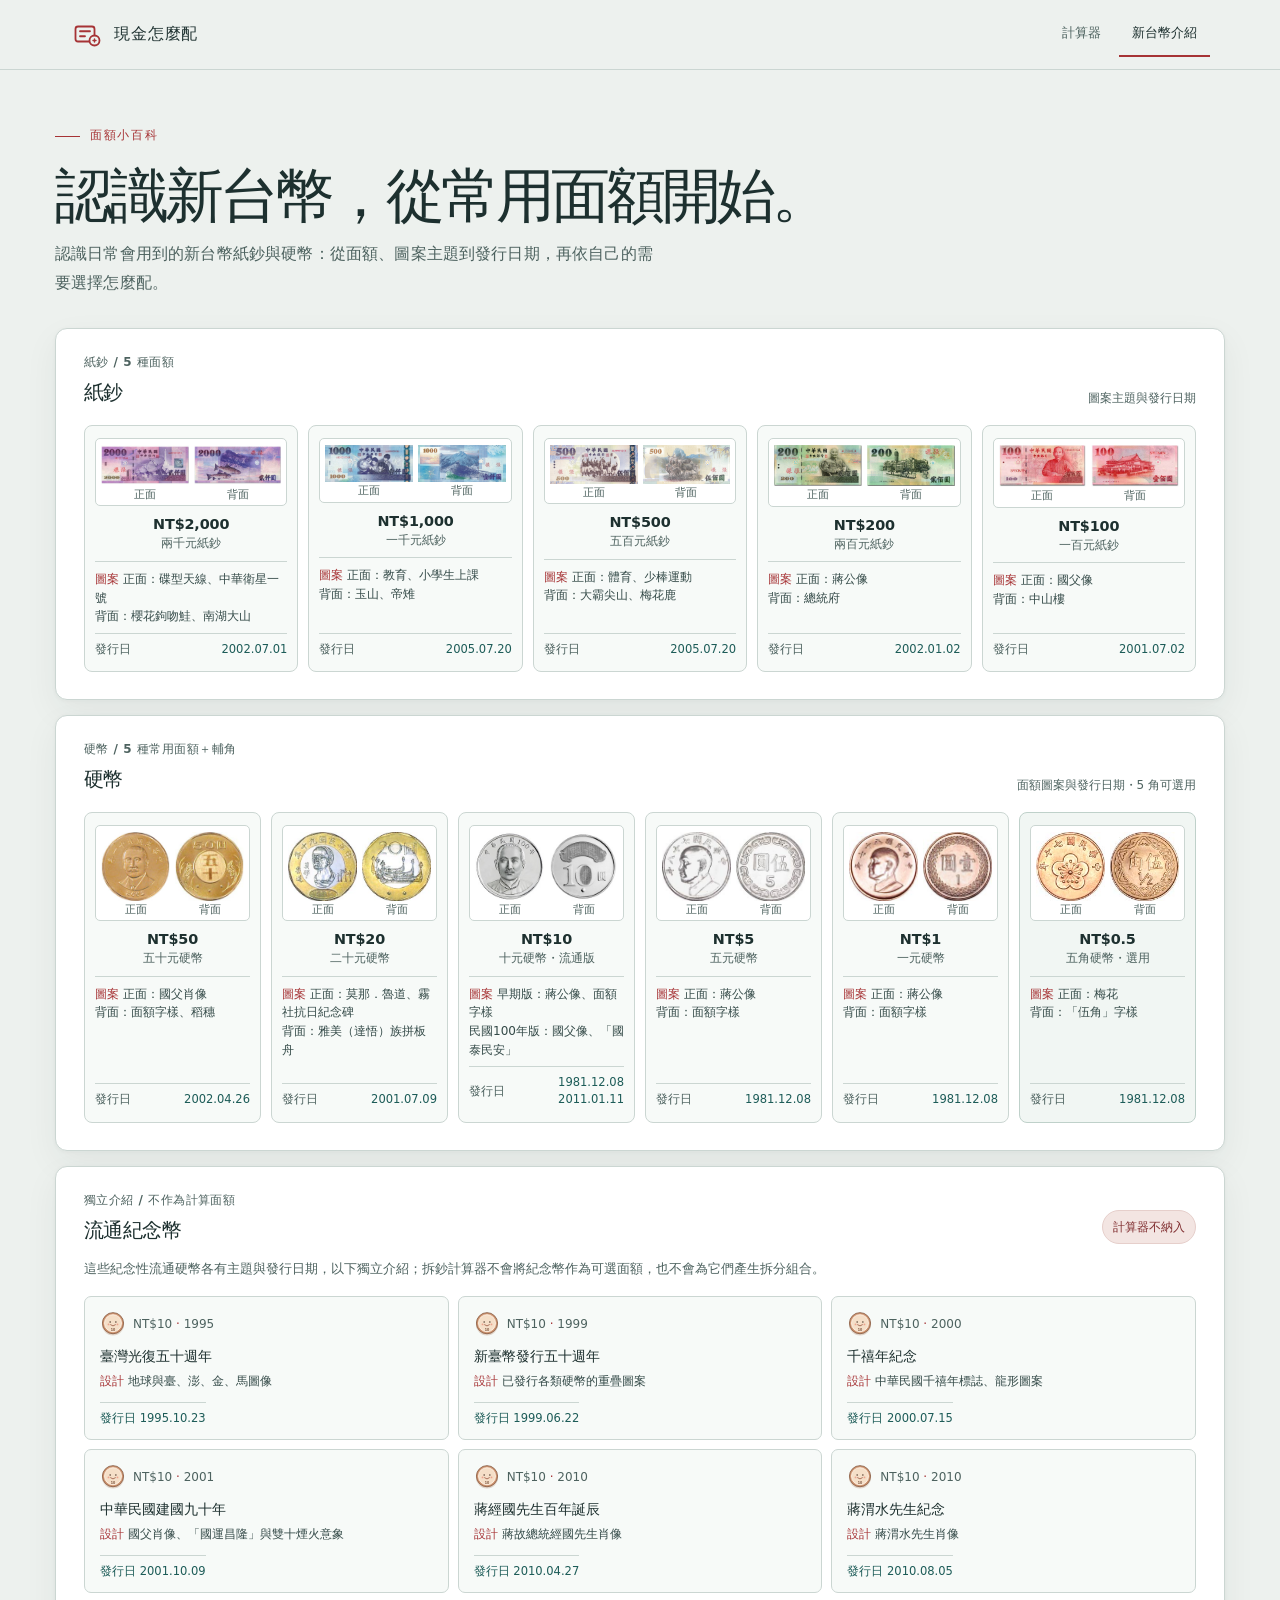
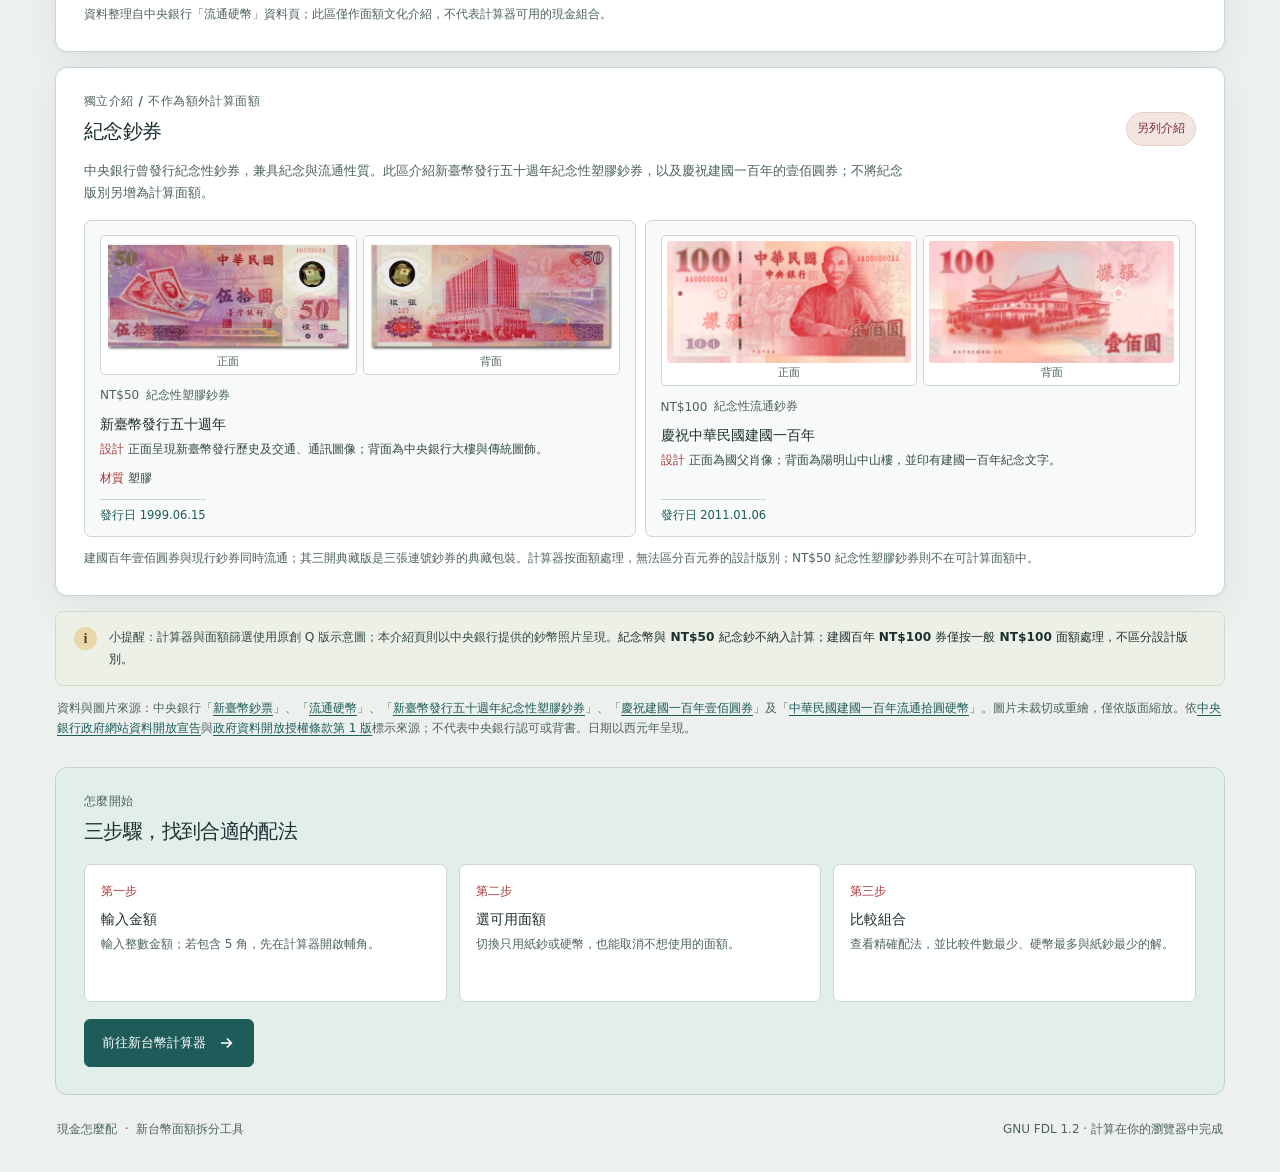
==== commit 526a8e69: "Add commemorative banknotes to the currency guide" ====
--- a/about.html
+++ b/about.html
@@ -81,12 +81,44 @@
         <p class="commemorative-footnote">資料整理自中央銀行「流通硬幣」資料頁；此區僅作面額文化介紹，不代表計算器可用的現金組合。</p>
       </section>
 
+      <section class="about-section commemorative-section" aria-labelledby="commemorative-notes-title">
+        <div class="about-section-heading commemorative-heading">
+          <div><p class="section-kicker">獨立介紹 / 不作為額外計算面額</p><h2 id="commemorative-notes-title">紀念鈔券</h2></div>
+          <span class="not-counted-badge">另列介紹</span>
+        </div>
+        <p class="commemorative-intro">中央銀行曾發行紀念性鈔券，兼具紀念與流通性質。此區介紹新臺幣發行五十週年紀念性塑膠鈔券，以及慶祝建國一百年的壹佰圓券；不將紀念版別另增為計算面額。</p>
+        <div class="commemorative-grid commemorative-note-grid">
+          <article class="commemorative-card commemorative-note-card">
+            <div class="commemorative-photo-pair" role="group" aria-label="新臺幣發行五十週年紀念性塑膠鈔券正反面">
+              <figure><img src="./assets/central-bank/commemorative-note-50-front.jpg" width="509" height="231" alt="新臺幣發行五十週年紀念性塑膠鈔券正面" loading="lazy" decoding="async" /><figcaption>正面</figcaption></figure>
+              <figure><img src="./assets/central-bank/commemorative-note-50-back.jpg" width="509" height="231" alt="新臺幣發行五十週年紀念性塑膠鈔券背面" loading="lazy" decoding="async" /><figcaption>背面</figcaption></figure>
+            </div>
+            <div class="commemorative-meta"><span>NT$50</span><span>紀念性塑膠鈔券</span></div>
+            <h3>新臺幣發行五十週年</h3>
+            <p><span>設計</span>正面呈現新臺幣發行歷史及交通、通訊圖像；背面為中央銀行大樓與傳統圖飾。</p>
+            <p><span>材質</span>塑膠</p>
+            <time datetime="1999-06-15">發行日 1999.06.15</time>
+          </article>
+          <article class="commemorative-card commemorative-note-card">
+            <div class="commemorative-photo-pair" role="group" aria-label="慶祝中華民國建國一百年壹佰圓券正反面">
+              <figure><img src="./assets/central-bank/commemorative-note-100-front.jpg" width="509" height="255" alt="慶祝中華民國建國一百年壹佰圓券正面" loading="lazy" decoding="async" /><figcaption>正面</figcaption></figure>
+              <figure><img src="./assets/central-bank/commemorative-note-100-back.jpg" width="510" height="255" alt="慶祝中華民國建國一百年壹佰圓券背面" loading="lazy" decoding="async" /><figcaption>背面</figcaption></figure>
+            </div>
+            <div class="commemorative-meta"><span>NT$100</span><span>紀念性流通鈔券</span></div>
+            <h3>慶祝中華民國建國一百年</h3>
+            <p><span>設計</span>正面為國父肖像；背面為陽明山中山樓，並印有建國一百年紀念文字。</p>
+            <time datetime="2011-01-06">發行日 2011.01.06</time>
+          </article>
+        </div>
+        <p class="commemorative-footnote">建國百年壹佰圓券與現行鈔券同時流通；其三開典藏版是三張連號鈔券的典藏包裝。計算器按面額處理，無法區分百元券的設計版別；NT$50 紀念性塑膠鈔券則不在可計算面額中。</p>
+      </section>
+
       <aside class="illustration-note">
         <span class="note-mark" aria-hidden="true">i</span>
-        <p>小提醒：計算器與面額篩選使用原創 Q 版示意圖；本介紹頁則以中央銀行提供的鈔幣照片呈現。<strong>計算器不納入紀念幣、特殊鈔券或 NT$50 紙鈔</strong>。</p>
+        <p>小提醒：計算器與面額篩選使用原創 Q 版示意圖；本介紹頁則以中央銀行提供的鈔幣照片呈現。<strong>紀念幣與 NT$50 紀念鈔不納入計算；建國百年 NT$100 券僅按一般 NT$100 面額處理，不區分設計版別。</strong></p>
       </aside>
 
-      <p class="sources-note">資料與圖片來源：中央銀行「<a href="https://www.cbc.gov.tw/public/data/issue/money/a1/t02.html" target="_blank" rel="noopener noreferrer">新臺幣鈔票</a>」、「<a href="https://www.cbc.gov.tw/public/data/issue/money/a1/t04.htm" target="_blank" rel="noopener noreferrer">流通硬幣</a>」及「<a href="https://www.cbc.gov.tw/public/data/issue/money/A2/100th10.htm" target="_blank" rel="noopener noreferrer">中華民國建國一百年流通拾圓硬幣</a>」。圖片未裁切或重繪，僅依版面縮放。依<a href="https://www.cbc.gov.tw/tw/cp-307-36676-DE020-1.html" target="_blank" rel="noopener noreferrer">中央銀行政府網站資料開放宣告</a>與<a href="https://data.gov.tw/license" target="_blank" rel="noopener noreferrer">政府資料開放授權條款第 1 版</a>標示來源；不代表中央銀行認可或背書。日期以西元年呈現。</p>
+      <p class="sources-note">資料與圖片來源：中央銀行「<a href="https://www.cbc.gov.tw/public/data/issue/money/a1/t02.html" target="_blank" rel="noopener noreferrer">新臺幣鈔票</a>」、「<a href="https://www.cbc.gov.tw/public/data/issue/money/a1/t04.htm" target="_blank" rel="noopener noreferrer">流通硬幣</a>」、「<a href="https://www.cbc.gov.tw/public/data/issue/money/a1/50-4.HTM" target="_blank" rel="noopener noreferrer">新臺幣發行五十週年紀念性塑膠鈔券</a>」、「<a href="https://www.cbc.gov.tw/public/data/issue/money/a1/100-3.HTM" target="_blank" rel="noopener noreferrer">慶祝建國一百年壹佰圓券</a>」及「<a href="https://www.cbc.gov.tw/public/data/issue/money/A2/100th10.htm" target="_blank" rel="noopener noreferrer">中華民國建國一百年流通拾圓硬幣</a>」。圖片未裁切或重繪，僅依版面縮放。依<a href="https://www.cbc.gov.tw/tw/cp-307-36676-DE020-1.html" target="_blank" rel="noopener noreferrer">中央銀行政府網站資料開放宣告</a>與<a href="https://data.gov.tw/license" target="_blank" rel="noopener noreferrer">政府資料開放授權條款第 1 版</a>標示來源；不代表中央銀行認可或背書。日期以西元年呈現。</p>
 
       <section class="guide-section" aria-labelledby="guide-title">
         <div class="about-section-heading">
--- a/styles.css
+++ b/styles.css
@@ -256,10 +256,16 @@
 .not-counted-badge { display: inline-flex; min-height: 34px; align-items: center; padding: 5px 10px; color: #7f2c2e; background: var(--red-soft); border: 1px solid #e6cfcb; border-radius: 999px; font-size: .75rem; font-weight: 700; white-space: nowrap; }
 .commemorative-intro { max-width: 820px; margin: -4px 0 16px; color: var(--muted); font-size: .79rem; line-height: 1.75; }
 .commemorative-grid { display: grid; grid-template-columns: repeat(3, minmax(0, 1fr)); gap: 9px; }
+.commemorative-note-grid { grid-template-columns: repeat(2, minmax(0, 1fr)); }
 .commemorative-card { min-width: 0; display: flex; flex-direction: column; align-items: flex-start; padding: 14px 15px 13px; background: #f7faf8; border: 1px solid var(--line); border-radius: 7px; }
 .commemorative-meta { display: flex; align-items: center; gap: 7px; color: var(--muted); font-size: .75rem; font-variant-numeric: tabular-nums; }
 .commemorative-meta i { color: var(--red); font-style: normal; }
 .commemorative-coin-icon { width: 26px; height: 26px; flex: 0 0 26px; }
+.commemorative-photo-pair { width: 100%; display: grid; grid-template-columns: repeat(2, minmax(0, 1fr)); gap: 6px; margin: 0 0 12px; }
+.commemorative-photo-pair figure { min-width: 0; margin: 0; padding: 5px; background: #fff; border: 1px solid var(--line); border-radius: 5px; }
+.commemorative-photo-pair img { display: block; width: 100%; height: auto; border-radius: 3px; }
+.commemorative-photo-pair figcaption { margin-top: 3px; color: var(--muted); font-size: .67rem; line-height: 1.3; text-align: center; }
+.commemorative-note-card .commemorative-meta { margin-bottom: 1px; }
 .commemorative-card h3 { margin: 9px 0 5px; color: var(--ink); font-size: .9rem; font-weight: 600; line-height: 1.45; }
 .commemorative-card p { margin: 0 0 10px; color: var(--ink-soft); font-size: .75rem; line-height: 1.65; }
 .commemorative-card time { margin-top: auto; padding-top: 8px; color: var(--green); border-top: 1px solid var(--line); font-size: .72rem; font-variant-numeric: tabular-nums; }
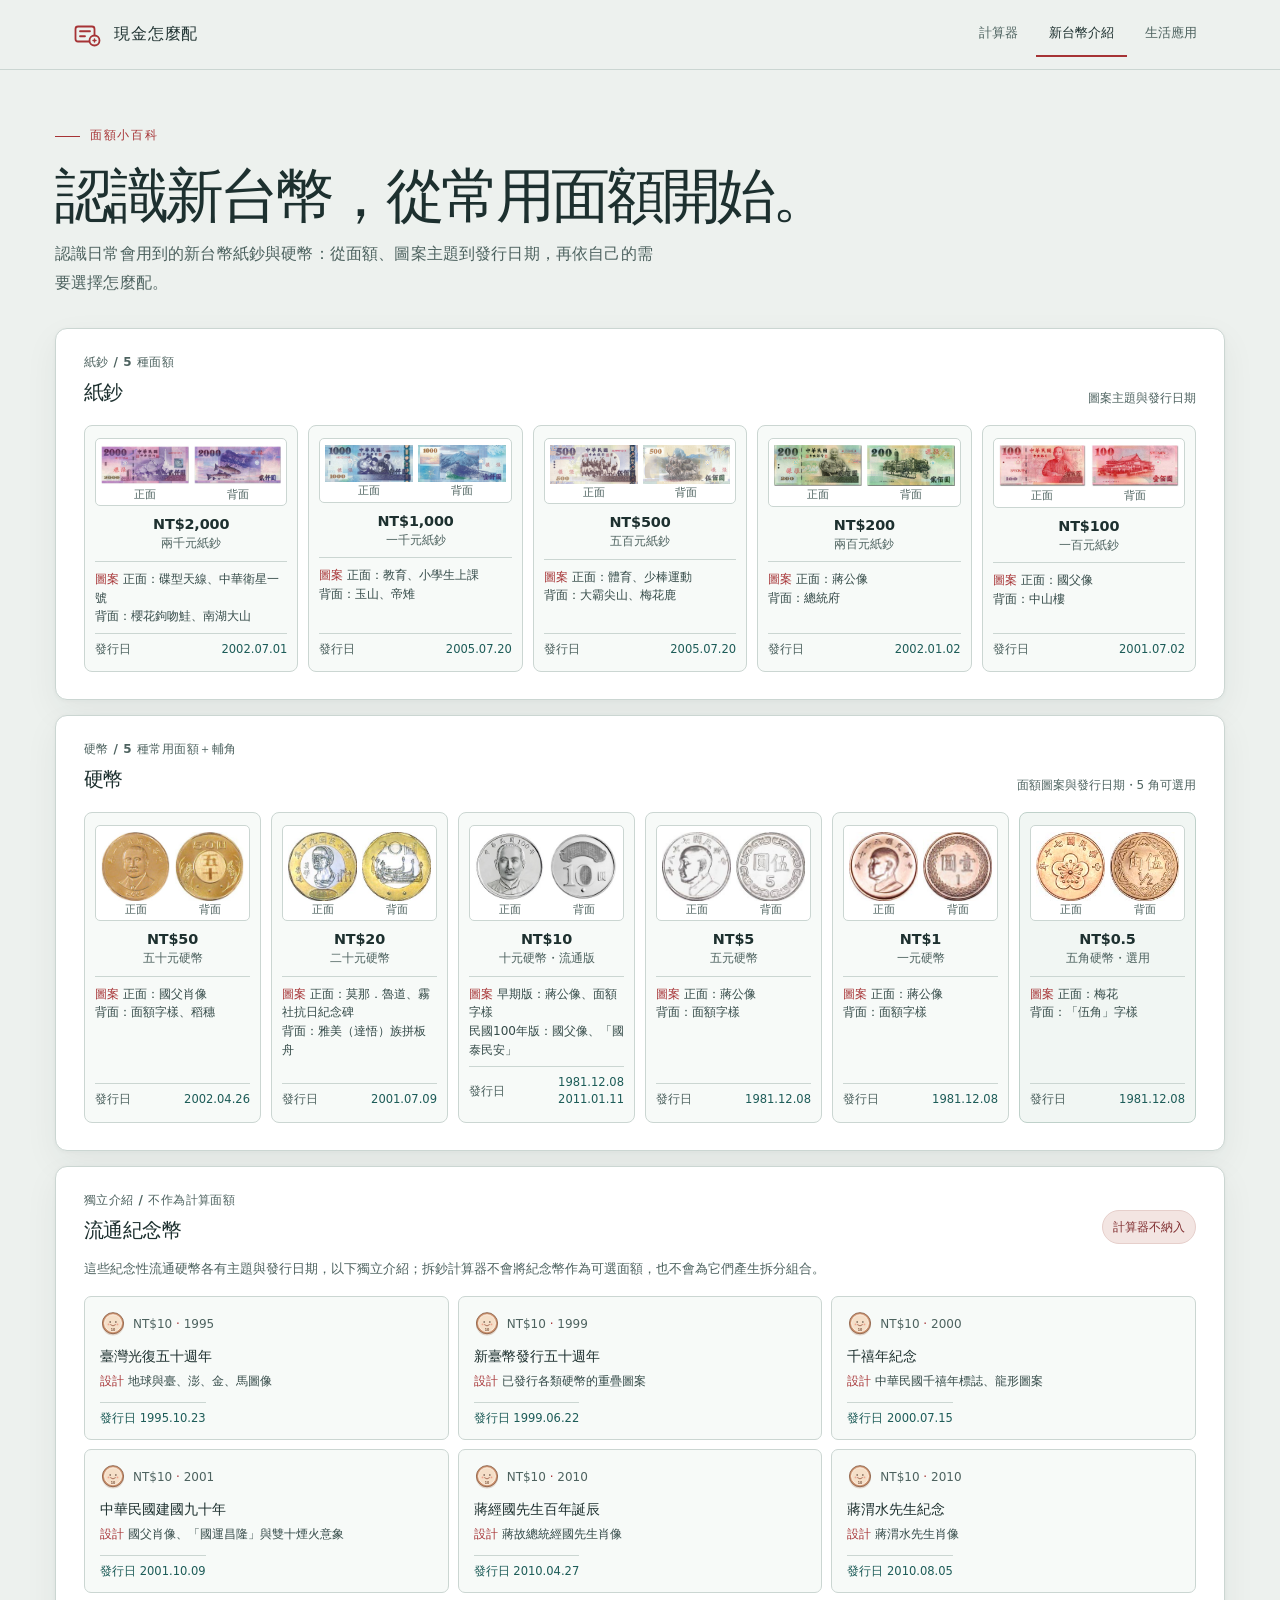
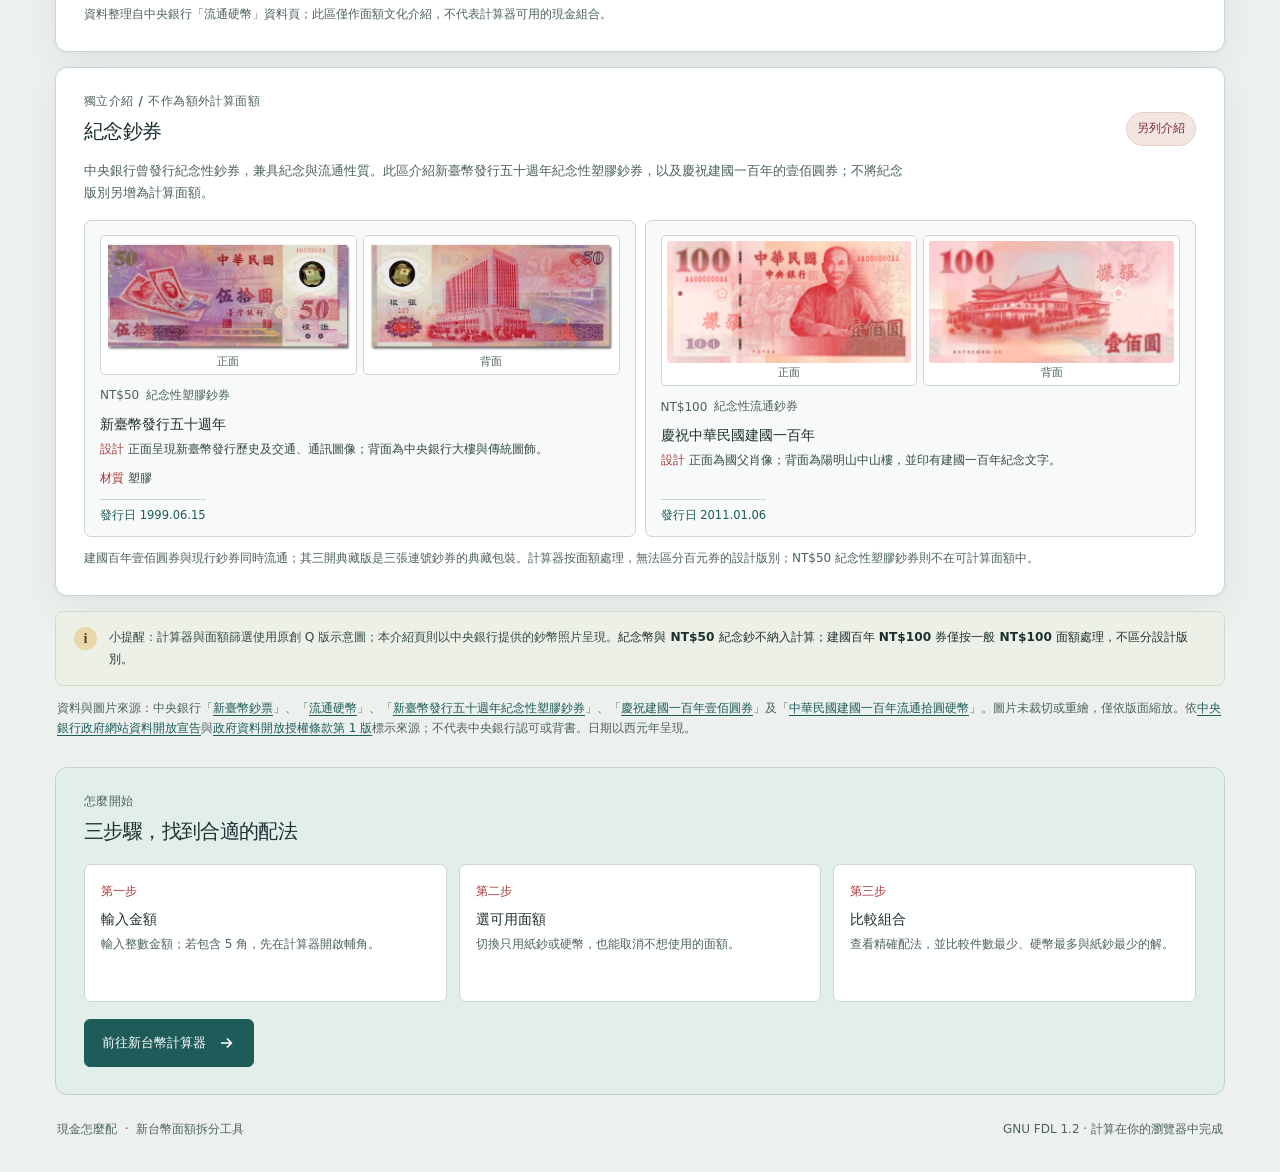
==== commit 75a4f288: "Add Grade 2 life applications page" ====
--- a/about.html
+++ b/about.html
@@ -25,6 +25,7 @@
       <nav class="top-nav" aria-label="主要導覽">
         <a class="top-nav-link" href="./index.html">計算器</a>
         <a class="top-nav-link is-current" href="./about.html" aria-current="page">新台幣介紹</a>
+        <a class="top-nav-link" href="./life-applications.html">生活應用</a>
       </nav>
     </header>
 
--- a/styles.css
+++ b/styles.css
@@ -289,6 +289,35 @@
 .about-cta svg { width: 18px; height: 18px; }
 .about-cta:focus-visible { outline: 3px solid var(--ink); outline-offset: 3px; box-shadow: 0 0 0 3px #ffffff; }
 
+.life-page .about-intro { padding-bottom: 30px; }
+.life-section { padding-bottom: 25px; }
+.activity-grid { display: grid; grid-template-columns: repeat(3, minmax(0, 1fr)); gap: 10px; }
+.activity-card { min-width: 0; min-height: 260px; display: flex; flex-direction: column; align-items: flex-start; padding: 16px 16px 13px; background: #f7faf8; border: 1px solid var(--line); border-radius: 8px; }
+.activity-topline { width: 100%; display: flex; align-items: center; justify-content: space-between; gap: 8px; margin-bottom: 12px; }
+.activity-icon { width: 38px; height: 38px; flex: 0 0 38px; display: grid; place-items: center; overflow: hidden; background: #ffffff; border: 1px solid var(--line); border-radius: 7px; }
+.activity-icon svg { width: 32px; height: 32px; }
+.activity-skill { color: var(--muted); font-size: .75rem; line-height: 1.45; text-align: right; }
+.activity-card h3 { margin: 0 0 7px; font-size: 1rem; line-height: 1.45; font-weight: 650; }
+.activity-card > p { margin: 0 0 8px; color: var(--ink-soft); font-size: .94rem; line-height: 1.7; }
+.activity-answer { width: 100%; margin-top: auto; border-top: 1px solid var(--line); }
+.activity-answer summary { min-height: 44px; display: flex; align-items: center; justify-content: space-between; gap: 10px; color: var(--green); font-size: .88rem; font-weight: 650; list-style: none; }
+.activity-answer summary::-webkit-details-marker { display: none; }
+.activity-answer summary::after { content: "+"; flex: 0 0 auto; color: var(--red); font-size: 1.15rem; font-weight: 500; }
+.activity-answer[open] summary::after { content: "−"; }
+.activity-answer > p { margin: 0 0 12px; color: var(--ink-soft); font-size: .9rem; line-height: 1.75; }
+.activity-answer strong { color: var(--ink); font-weight: 700; }
+.activity-action { min-height: 44px; display: inline-flex; align-items: center; gap: 8px; margin-top: 5px; color: var(--green); font-size: .84rem; font-weight: 650; text-decoration: underline; text-decoration-thickness: 1px; text-underline-offset: 3px; }
+.activity-action:hover { color: var(--red); }
+.life-note { margin-top: 15px; }
+.curriculum-section { margin-top: 20px; }
+.curriculum-section .about-section-heading { margin-bottom: 9px; }
+.curriculum-copy { max-width: 900px; margin: 0 0 12px; color: var(--ink-soft); font-size: .94rem; line-height: 1.8; }
+.curriculum-resources { display: grid; grid-template-columns: repeat(2, minmax(0, 1fr)); gap: 5px 22px; margin: 0; padding-left: 20px; color: var(--green); }
+.curriculum-resources li { padding-left: 3px; }
+.curriculum-resources a { min-height: 44px; display: inline-flex; align-items: center; color: var(--green); font-size: .88rem; line-height: 1.55; text-decoration-thickness: 1px; text-underline-offset: 3px; }
+.curriculum-resources a:hover { color: var(--red); }
+.curriculum-section .about-cta { margin-top: 13px; }
+
 .page-footer { display: flex; align-items: center; justify-content: space-between; gap: 16px; padding: 26px 2px 34px; color: var(--muted); font-size: .75rem; }
 .page-footer span:first-child { font-weight: 500; }
 .page-footer span:first-child span { padding: 0 4px; color: var(--red); }
@@ -298,6 +327,7 @@
 a:focus-visible, button:focus-visible, summary:focus-visible { outline: 3px solid var(--ink); outline-offset: 3px; box-shadow: 0 0 0 3px #ffffff; }
 :focus-visible { outline: 3px solid var(--ink); outline-offset: 3px; box-shadow: 0 0 0 3px #ffffff; }
 @media (max-width: 900px) {
+  .activity-grid { grid-template-columns: repeat(2, minmax(0, 1fr)); }
   .calculator-layout { grid-template-columns: minmax(290px, .9fr) minmax(0, 1.1fr); gap: 14px; }
   .input-panel { padding: 24px 21px 20px; }
   .results-panel { padding: 24px 22px; }
@@ -358,11 +388,18 @@
   .guide-steps li { min-height: 0; padding: 12px 13px; }
   .step-number { margin-bottom: 7px; }
   .about-cta { width: 100%; }
+  .activity-grid { grid-template-columns: 1fr; gap: 8px; }
+  .activity-card { min-height: 0; padding: 15px 15px 11px; }
+  .activity-answer { margin-top: 4px; }
+  .curriculum-section { margin-top: 15px; padding: 20px 17px 19px; }
+  .curriculum-resources { grid-template-columns: 1fr; gap: 0; }
 }
 @media (max-width: 390px) {
   .topbar { padding: 0 16px; }
   .top-nav { gap: 0; }
-  .top-nav-link { padding: 0 8px; font-size: .74rem; }
+  .brand-mark { width: 30px; }
+  .brand-name { font-size: .85rem; }
+  .top-nav-link { padding: 0 5px; font-size: .68rem; }
   .page-shell { width: calc(100% - 24px); }
   .input-panel, .results-panel { padding-right: 16px; padding-left: 16px; }
   .mode-options { gap: 5px; }
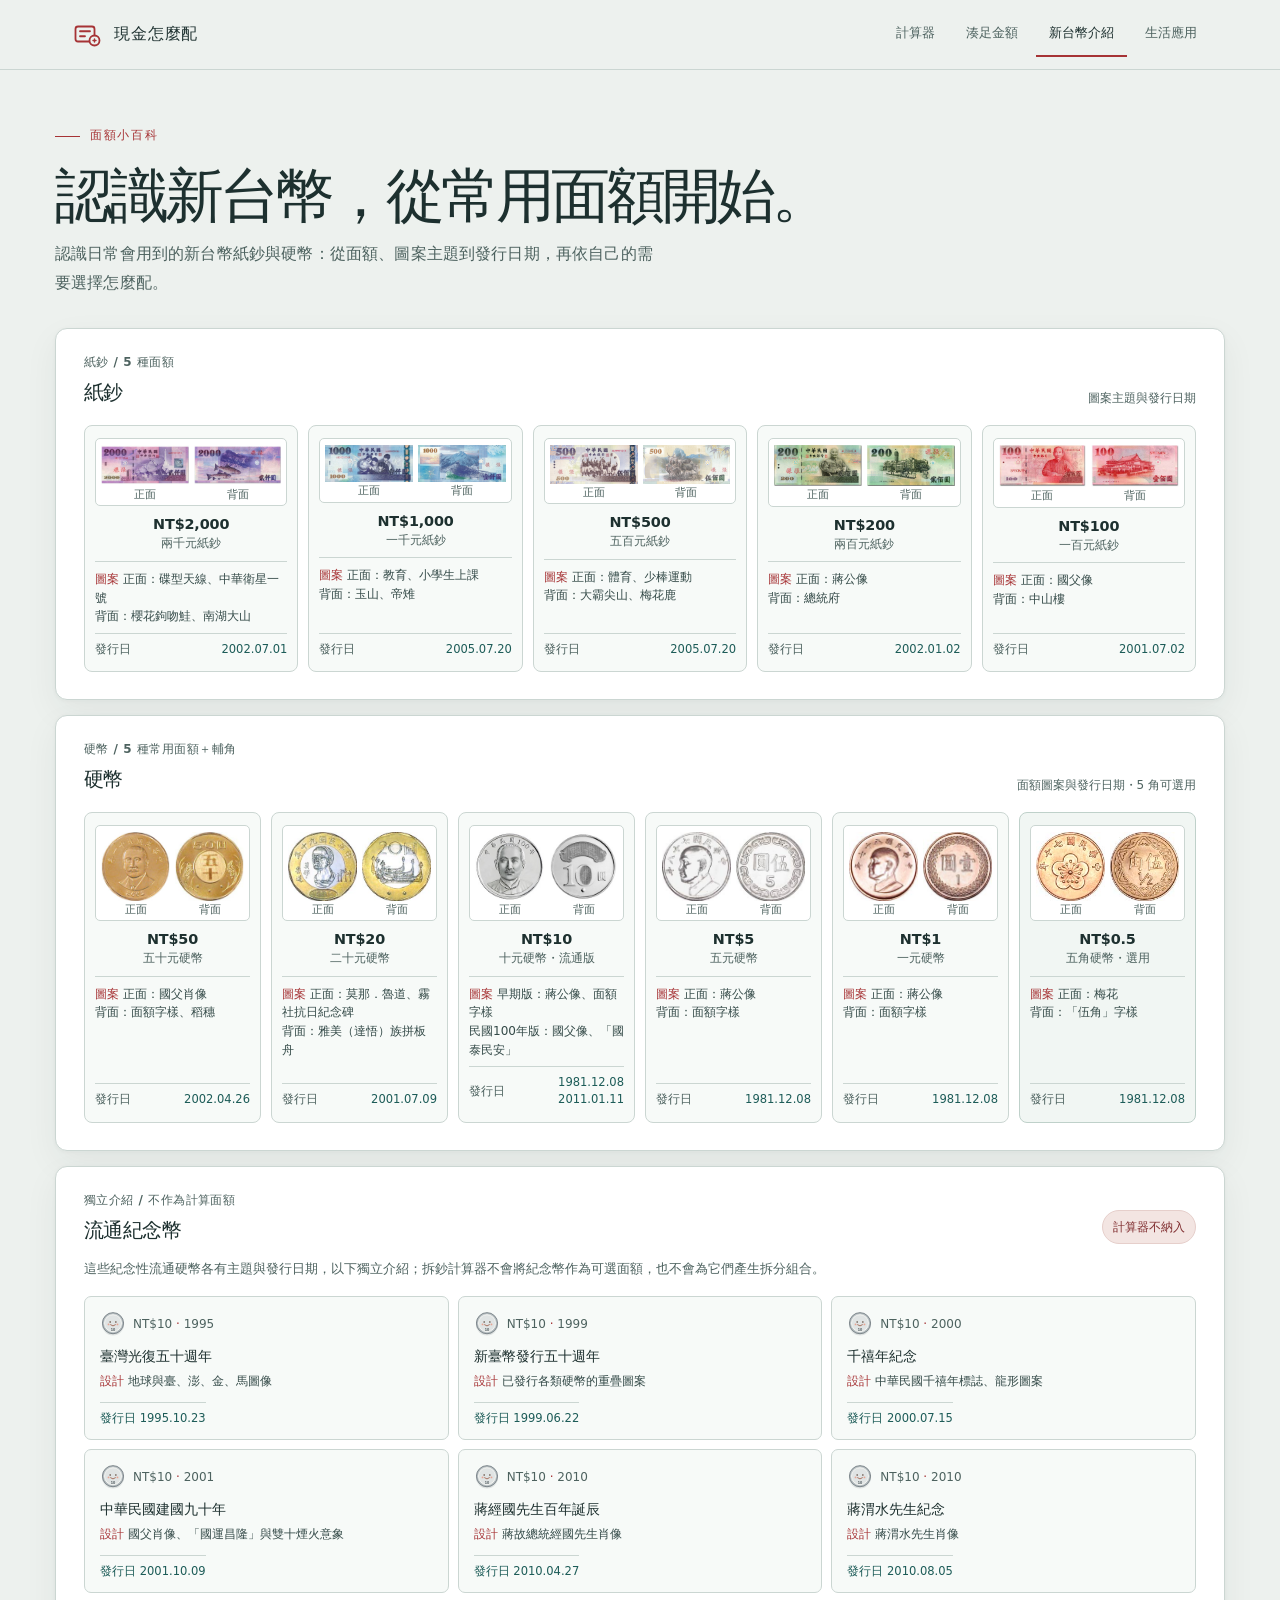
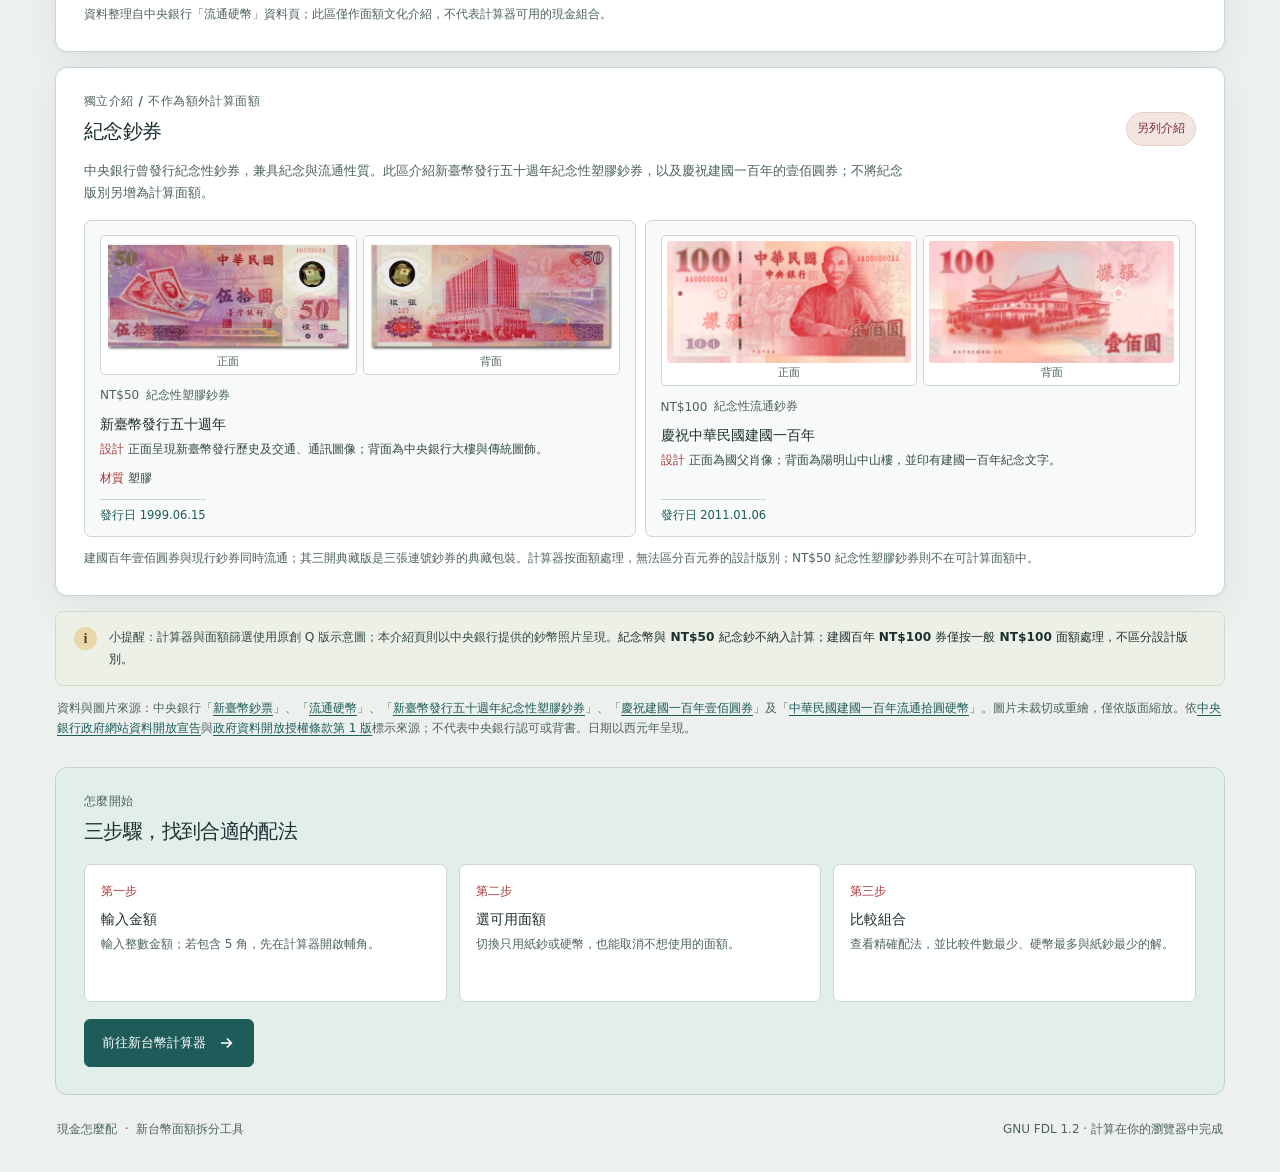
==== commit 7cdc1d95: "Add remaining cash top-up calculator" ====
--- a/about.html
+++ b/about.html
@@ -24,6 +24,7 @@
       </a>
       <nav class="top-nav" aria-label="主要導覽">
         <a class="top-nav-link" href="./index.html">計算器</a>
+        <a class="top-nav-link" href="./make-up.html">湊足金額</a>
         <a class="top-nav-link is-current" href="./about.html" aria-current="page">新台幣介紹</a>
         <a class="top-nav-link" href="./life-applications.html">生活應用</a>
       </nav>
--- a/styles.css
+++ b/styles.css
@@ -299,6 +299,8 @@
 .activity-skill { color: var(--muted); font-size: .75rem; line-height: 1.45; text-align: right; }
 .activity-card h3 { margin: 0 0 7px; font-size: 1rem; line-height: 1.45; font-weight: 650; }
 .activity-card > p { margin: 0 0 8px; color: var(--ink-soft); font-size: .94rem; line-height: 1.7; }
+.extension-intro { max-width: 900px; margin: -3px 0 15px; color: var(--ink-soft); font-size: .94rem; line-height: 1.8; }
+.extension-grid { grid-template-columns: repeat(2, minmax(0, 1fr)); }
 .activity-answer { width: 100%; margin-top: auto; border-top: 1px solid var(--line); }
 .activity-answer summary { min-height: 44px; display: flex; align-items: center; justify-content: space-between; gap: 10px; color: var(--green); font-size: .88rem; font-weight: 650; list-style: none; }
 .activity-answer summary::-webkit-details-marker { display: none; }
@@ -318,6 +320,56 @@
 .curriculum-resources a:hover { color: var(--red); }
 .curriculum-section .about-cta { margin-top: 13px; }
 
+.makeup-page .about-intro { padding-bottom: 30px; }
+.makeup-layout { align-items: start; }
+.makeup-input-panel { padding-bottom: 22px; }
+.makeup-input-panel .panel-heading { margin-bottom: 23px; }
+.makeup-method-fieldset { margin-top: 22px; margin-bottom: 18px; }
+.makeup-method-options { grid-template-columns: 1fr 1.25fr; }
+.inventory-input-panel[hidden] { display: none; }
+.amount-field-compact { min-height: 56px; }
+.amount-field-compact input { font-size: 1.45rem; }
+.count-group { min-width: 0; margin: 12px 0 0; padding: 0; border: 0; }
+.count-group legend { margin-bottom: 8px; padding: 0; color: var(--ink-soft); font-size: .79rem; font-weight: 650; }
+.count-grid { display: grid; grid-template-columns: repeat(3, minmax(0, 1fr)); gap: 7px; }
+.count-field { min-width: 0; display: grid; gap: 5px; padding: 7px 6px 6px; background: #f7faf8; border: 1px solid var(--line); border-radius: 7px; }
+.count-field label { min-width: 0; min-height: 34px; display: flex; align-items: center; justify-content: center; gap: 4px; color: var(--ink-soft); font-size: .7rem; line-height: 1.25; text-align: center; }
+.count-field label .money-icon { width: 30px; height: 18px; flex: 0 0 30px; }
+.count-field label .money-icon.coin-icon { width: 22px; height: 22px; flex-basis: 22px; }
+.count-field input { width: 100%; min-height: 44px; padding: 6px 5px; color: var(--ink); background: #ffffff; border: 1px solid var(--line-strong); border-radius: 5px; font-variant-numeric: tabular-nums; font-size: .94rem; text-align: center; }
+.count-field input:focus-visible { border-color: var(--green); }
+.count-field input:disabled { color: var(--muted); background: #edf1ee; }
+.count-field.half-count-field[hidden] { display: none; }
+.count-hint { margin: 9px 0 0; color: var(--muted); font-size: .75rem; line-height: 1.5; }
+.makeup-output-mode { margin: 19px 0 14px; }
+.makeup-output-mode .mode-options { grid-template-columns: 1.15fr 1fr 1fr; }
+.makeup-half-toggle { margin-top: 4px; }
+.makeup-rule-note { display: flex; align-items: flex-start; gap: 9px; margin-top: 12px; padding: 11px 12px; color: var(--ink-soft); background: var(--gold-soft); border: 1px solid #d5d9c8; border-radius: 7px; }
+.makeup-rule-note .note-mark { width: 20px; height: 20px; flex-basis: 20px; font-size: .8rem; }
+.makeup-rule-note p { margin: 0; font-size: .77rem; line-height: 1.6; }
+.makeup-results-panel { min-height: 570px; }
+.makeup-empty-state { padding-top: 54px; }
+.makeup-summary { display: grid; grid-template-columns: repeat(3, minmax(0, 1fr)); gap: 8px; margin: 18px 0 15px; }
+.makeup-summary > div { min-width: 0; padding: 13px 12px 12px; background: #f7faf8; border: 1px solid var(--line); border-radius: 7px; }
+.makeup-summary dt { margin: 0 0 7px; color: var(--muted); font-size: .76rem; }
+.makeup-summary dd { margin: 0; color: var(--ink); font-size: clamp(1rem, 2.2vw, 1.32rem); font-weight: 650; letter-spacing: -.035em; font-variant-numeric: tabular-nums; white-space: nowrap; }
+.makeup-summary .makeup-remaining { background: var(--green-soft); border-color: #bfd1ca; }
+.makeup-summary .makeup-remaining dd { color: var(--green); }
+.makeup-message { display: flex; align-items: flex-start; gap: 10px; margin: 12px 0 18px; padding: 14px 15px; border: 1px solid var(--line); border-radius: 7px; }
+.makeup-complete-message { color: var(--green); background: var(--green-soft); border-color: #bfd1ca; }
+.makeup-message p { margin: 0; font-size: .89rem; line-height: 1.65; }
+.complete-mark { width: 24px; height: 24px; flex: 0 0 24px; display: grid; place-items: center; color: #ffffff; background: var(--green); border-radius: 50%; font-size: .78rem; font-weight: 700; }
+.makeup-needs-more[hidden], .makeup-extremes[hidden], .makeup-solutions-section[hidden] { display: none; }
+.makeup-extremes { display: grid; grid-template-columns: repeat(3, minmax(0, 1fr)); gap: 8px; padding: 11px 0 16px; border-bottom: 1px solid var(--line); }
+.makeup-extreme-card { min-width: 0; display: grid; grid-template-columns: minmax(0, 1fr) auto; align-items: center; gap: 5px 8px; padding: 11px 10px; background: #f7faf8; border: 1px solid var(--line); border-radius: 7px; }
+.makeup-extreme-card .extreme-label { min-height: 0; color: var(--muted); font-size: .74rem; }
+.makeup-extreme-card .extreme-tag { width: 23px; height: 23px; display: grid; place-items: center; color: var(--green); background: var(--green-soft); border-radius: 50%; font-size: .62rem; font-weight: 700; }
+.makeup-extreme-card .extreme-total { grid-column: 1 / -1; margin: 0; color: var(--ink); font-size: 1.15rem; font-variant-numeric: tabular-nums; }
+.makeup-extreme-card .extreme-detail { grid-column: 1 / -1; margin: 0; color: var(--muted); font-size: .72rem; line-height: 1.5; }
+.makeup-solutions-section .list-heading { padding-top: 16px; }
+.makeup-no-solution { padding: 27px 15px 15px; }
+.makeup-no-solution p { max-width: 400px; }
+
 .page-footer { display: flex; align-items: center; justify-content: space-between; gap: 16px; padding: 26px 2px 34px; color: var(--muted); font-size: .75rem; }
 .page-footer span:first-child { font-weight: 500; }
 .page-footer span:first-child span { padding: 0 4px; color: var(--red); }
@@ -328,6 +380,7 @@
 :focus-visible { outline: 3px solid var(--ink); outline-offset: 3px; box-shadow: 0 0 0 3px #ffffff; }
 @media (max-width: 900px) {
   .activity-grid { grid-template-columns: repeat(2, minmax(0, 1fr)); }
+  .makeup-extremes { grid-template-columns: 1fr; }
   .calculator-layout { grid-template-columns: minmax(290px, .9fr) minmax(0, 1.1fr); gap: 14px; }
   .input-panel { padding: 24px 21px 20px; }
   .results-panel { padding: 24px 22px; }
@@ -348,6 +401,11 @@
   .mobile-break { display: initial; }
   .intro-copy { max-width: 480px; font-size: .91rem; }
   .calculator-layout { grid-template-columns: 1fr; gap: 13px; }
+  .makeup-summary { grid-template-columns: 1fr; gap: 6px; }
+  .makeup-summary > div { display: flex; align-items: center; justify-content: space-between; gap: 10px; padding: 11px 12px; }
+  .makeup-summary dt { margin: 0; }
+  .makeup-summary dd { font-size: 1.1rem; }
+  .makeup-empty-state { padding-top: 31px; }
   .input-panel { padding: 22px 21px 20px; }
   .panel-heading { margin-bottom: 23px; }
   .results-panel { min-height: 520px; padding: 22px 21px 24px; }
@@ -389,16 +447,25 @@
   .step-number { margin-bottom: 7px; }
   .about-cta { width: 100%; }
   .activity-grid { grid-template-columns: 1fr; gap: 8px; }
+  .extension-grid { grid-template-columns: 1fr; }
   .activity-card { min-height: 0; padding: 15px 15px 11px; }
   .activity-answer { margin-top: 4px; }
   .curriculum-section { margin-top: 15px; padding: 20px 17px 19px; }
   .curriculum-resources { grid-template-columns: 1fr; gap: 0; }
 }
+@media (max-width: 460px) {
+  .topbar { padding-right: 14px; padding-left: 14px; }
+  .brand-name { display: none; }
+  .brand { gap: 0; }
+  .top-nav { gap: 0; }
+  .top-nav-link { padding: 0 6px; font-size: .7rem; }
+}
 @media (max-width: 390px) {
   .topbar { padding: 0 16px; }
   .top-nav { gap: 0; }
+  .brand-name { display: none; }
+  .brand { gap: 0; }
   .brand-mark { width: 30px; }
-  .brand-name { font-size: .85rem; }
   .top-nav-link { padding: 0 5px; font-size: .68rem; }
   .page-shell { width: calc(100% - 24px); }
   .input-panel, .results-panel { padding-right: 16px; padding-left: 16px; }
